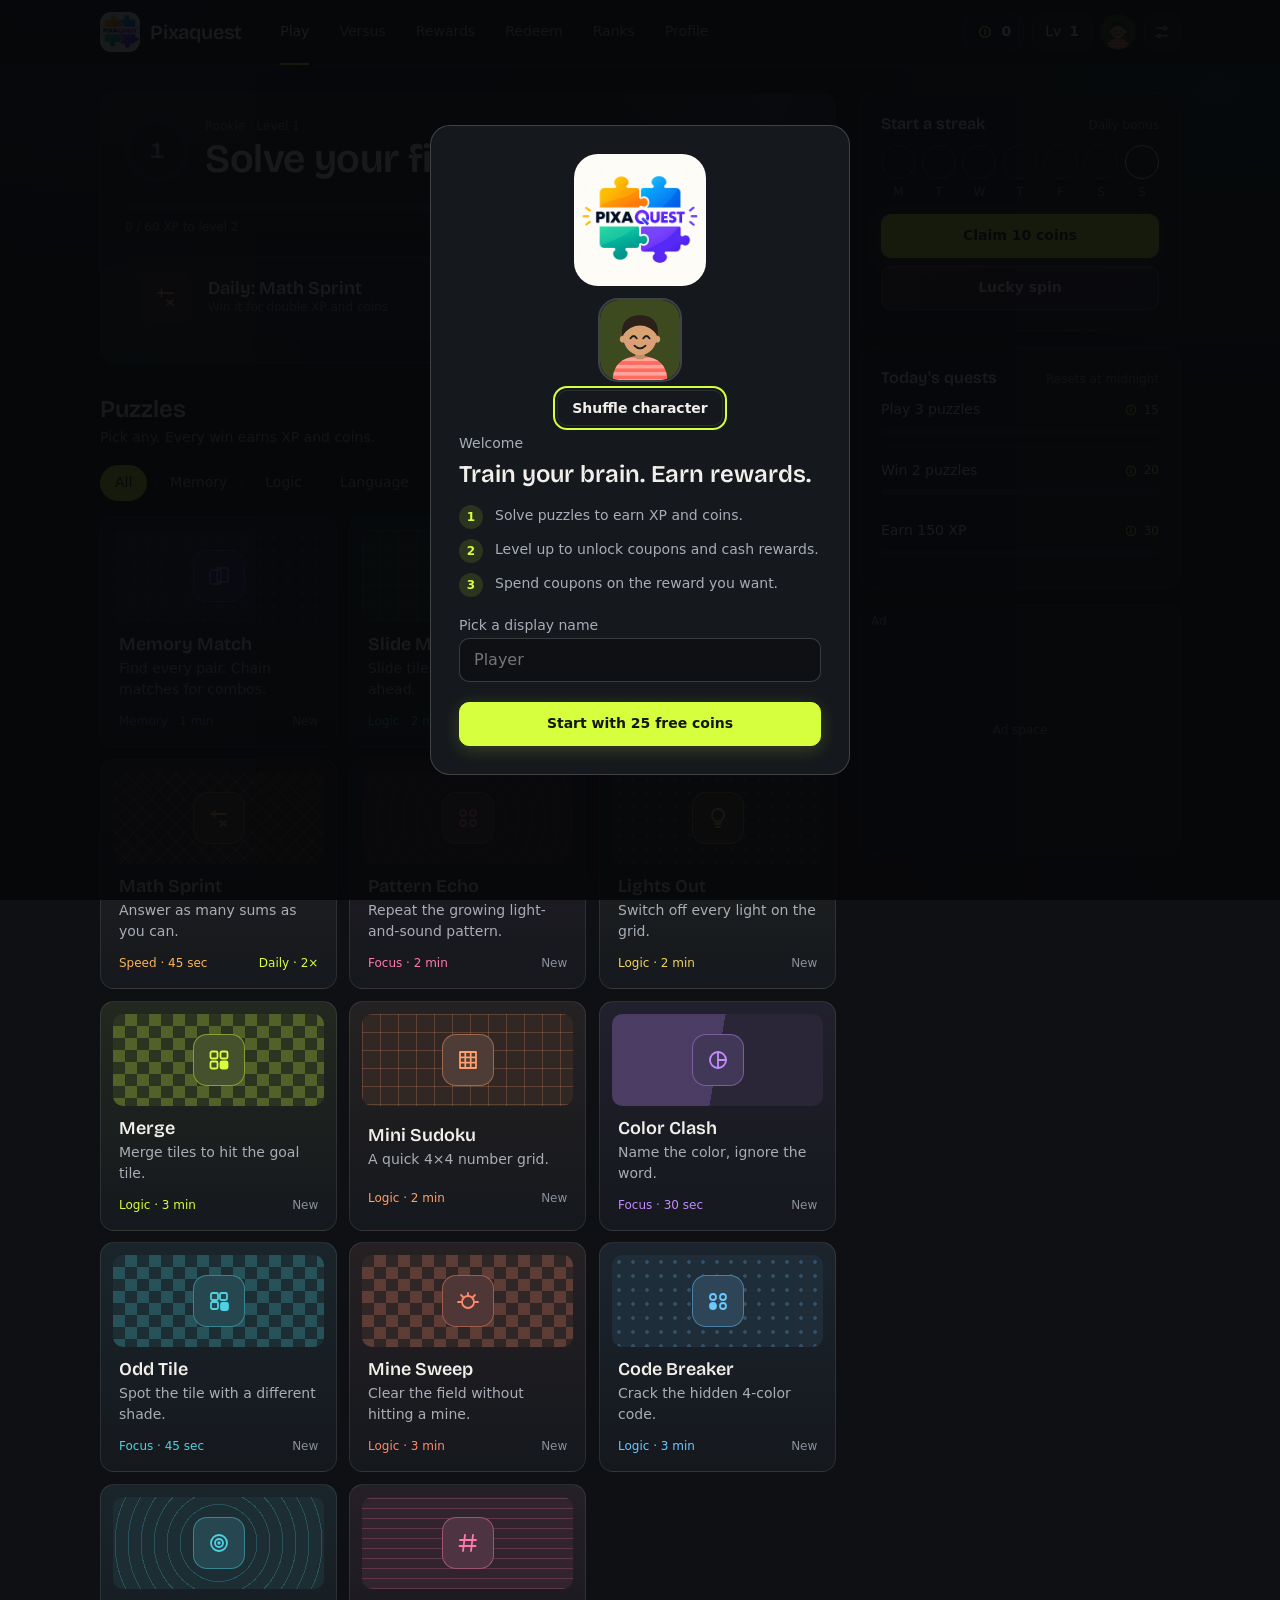
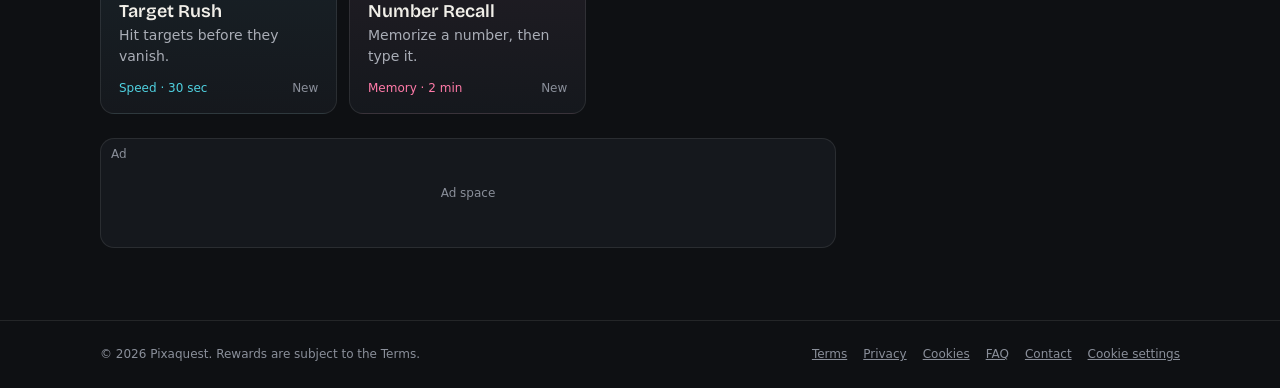
==== index.html @ 8b9768e3 "2.1 mj - 2" ====
<!doctype html>
<html lang="en">
<head>
<meta charset="utf-8">
<meta name="viewport" content="width=device-width, initial-scale=1, viewport-fit=cover">
<title>Pixaquest – Solve Puzzles, Rank Up, Earn Rewards</title>
<meta name="description" content="Six brain-sharpening puzzle games. Build a streak, climb the ranks, unlock coupons and cash milestones. Free to play.">
<meta name="theme-color" content="#0e1013">
<meta property="og:title" content="Pixaquest – Solve Puzzles, Rank Up, Earn Rewards">
<meta property="og:description" content="Daily puzzles that sharpen your mind. Level up and unlock coupons and cash milestones.">
<meta property="og:type" content="website">
<meta property="og:image" content="assets/logo-full.png">
<meta name="twitter:card" content="summary_large_image">
<link rel="icon" type="image/png" sizes="48x48" href="assets/favicon-48.png">
<link rel="apple-touch-icon" href="assets/apple-touch-icon.png">
<link rel="manifest" href="manifest.webmanifest">
<link rel="preconnect" href="https://fonts.googleapis.com">
<link rel="preconnect" href="https://fonts.gstatic.com" crossorigin>
<link rel="stylesheet" href="https://fonts.googleapis.com/css2?family=Bricolage+Grotesque:opsz,wght@12..96,500;12..96,600&display=swap">
<link rel="stylesheet" href="styles.css">
</head>
<body>
<a class="skip" href="#main">Skip to content</a>

<div class="ad rail rail-l" data-ad="rail"></div>
<div class="ad rail rail-r" data-ad="rail"></div>

<header class="top">
  <div class="wrap top-in">
    <a class="logo" href="#play" aria-label="Pixaquest home">
      <img class="logo-img" src="assets/logo-mark.png" width="40" height="40" alt="" decoding="async">
      <span>Pixaquest</span>
    </a>
    <nav class="tabs" id="tabs" aria-label="Main">
      <button data-view="play" class="on"><svg class="ic" viewBox="0 0 24 24" fill="none" stroke="currentColor" stroke-width="1.8" stroke-linejoin="round"><path d="M7 5l12 7-12 7z"/></svg>Play</button>
      <button data-view="versus"><svg class="ic" viewBox="0 0 24 24" fill="none" stroke="currentColor" stroke-width="1.8" stroke-linecap="round" stroke-linejoin="round"><path d="M5 4l9 9M19 4l-9 9M13 13l-3 3M11 13l3 3M4 20l4-4M20 20l-4-4"/></svg>Versus</button>
      <button data-view="rewards"><svg class="ic" viewBox="0 0 24 24" fill="none" stroke="currentColor" stroke-width="1.8" stroke-linejoin="round"><rect x="4" y="9" width="16" height="11" rx="2"/><path d="M12 9v11M3 6h18v3H3zM12 6c-2-3-6-2-5 0M12 6c2-3 6-2 5 0"/></svg>Rewards</button>
      <button data-view="redeem"><svg class="ic" viewBox="0 0 24 24" fill="none" stroke="currentColor" stroke-width="1.8" stroke-linejoin="round"><path d="M3 9a2 2 0 002-2V6h14v1a2 2 0 002 2v2a2 2 0 000 2v2a2 2 0 00-2 2v1H5v-1a2 2 0 00-2-2v-2a2 2 0 000-2z"/></svg>Redeem</button>
      <button data-view="ranks"><svg class="ic" viewBox="0 0 24 24" fill="none" stroke="currentColor" stroke-width="1.8" stroke-linejoin="round"><path d="M5 20V12M12 20V5M19 20V9"/></svg>Ranks</button>
      <button data-view="profile"><svg class="ic" viewBox="0 0 24 24" fill="none" stroke="currentColor" stroke-width="1.8" stroke-linejoin="round"><circle cx="12" cy="8" r="4"/><path d="M4 21c1-4 4-6 8-6s7 2 8 6"/></svg>Profile</button>
    </nav>
    <div class="chips">
      <div class="chip" id="chipCoinBox" title="Coins"><svg class="ic" viewBox="0 0 24 24" fill="none" stroke="currentColor" stroke-width="2"><circle cx="12" cy="12" r="8"/><path d="M12 8v8"/></svg><b id="chipCoins">0</b></div>
      <div class="chip" title="Level">Lv <b id="chipLvl">1</b></div>
      <button class="chip avatar-chip" id="avBtn" aria-label="Your character"></button>
      <button class="chip icon" id="setBtn" aria-label="Settings"><svg class="ic" viewBox="0 0 24 24" fill="none" stroke="currentColor" stroke-width="1.8" stroke-linecap="round"><path d="M4 7h10M18 7h2M4 17h2M10 17h10"/><circle cx="16" cy="7" r="2"/><circle cx="8" cy="17" r="2"/></svg></button>
    </div>
  </div>
</header>

<main id="main" class="wrap">

  <section id="view-play" class="view on">
    <div class="layout">
      <div>
        <div class="panel today">
          <div class="today-top">
            <div class="badge" id="lvlBadge">1</div>
            <div><p class="meta" id="heroRank">Rookie</p><h1 id="heroLine">Solve your first puzzle</h1></div>
          </div>
          <div class="bar" aria-label="XP progress"><i id="xpFill"></i></div>
          <div class="bar-meta meta"><span id="xpText"></span><span id="nextMile"></span></div>
          <div class="feat">
            <span class="gi" id="featIcon"></span>
            <div class="feat-t"><b id="featName"></b><span class="meta" id="featNote"></span></div>
            <button class="btn primary lg" id="ctaPlay">Play</button>
          </div>
        </div>

        <h2 class="h2">Puzzles</h2>
        <p class="lead">Pick any. Every win earns XP and coins.</p>
        <div class="filters" id="filters" role="group" aria-label="Filter puzzles"></div>
        <div class="grid" id="gameGrid"></div>
        <div class="ad ad-inline" data-ad="inline"></div>
      </div>

      <aside class="col-side" aria-label="Daily progress">
        <div class="panel" id="bonus"></div>
        <div class="panel" id="quests"></div>
        <div class="ad ad-side" data-ad="side"></div>
      </aside>
    </div>
  </section>

  <section id="view-versus" class="view">
    <div class="vs-hero panel">
      <p class="meta">Multiplayer</p>
      <h1>Duel your friends</h1>
      <p class="sec">Create a room, send the link, and race on the same puzzle. Win rounds, climb the room leaderboard, earn bonus XP and coins.</p>
    </div>
    <div id="vsActive"></div>
    <div class="vs-grid">
      <div class="panel"><h3>Create a room</h3><p class="sec" style="margin-bottom:16px">You become the host. Pick the game, add friends, remove anyone, and start when ready.</p><button class="btn primary" id="vsCreate">Create room</button></div>
      <div class="panel"><h3>Join a room</h3><p class="sec" style="margin-bottom:16px">Got a code or an invite link? Enter the code here.</p>
        <form id="vsJoinF" class="inline-form"><input id="vsCode" maxlength="6" placeholder="ROOM CODE" autocapitalize="characters" autocomplete="off" aria-label="Room code"><button class="btn" type="submit">Join</button></form></div>
    </div>
    <h2 class="h2">Modes</h2>
    <div class="vs-grid">
      <div class="panel"><h3>Duel</h3><p class="sec">One game, same puzzle for everyone. Highest score wins.</p></div>
      <div class="panel"><h3>Trials</h3><p class="sec">Three random games back to back. Points add up, best total wins.</p></div>
    </div>
    <p class="meta" style="margin-top:16px">Up to 6 players per room. Power-ups are disabled so every match is fair. Rooms close when the host leaves.</p>
  </section>

  <section id="view-rewards" class="view">
    <h2 class="h2">Milestone rewards</h2>
    <p class="lead">Reach the level to unlock. Coupons go to your wallet on the Redeem page. Cash rewards are reviewed before payout.</p>
    <div class="panel journey" id="journey"></div>
    <div class="miles track" id="miles"></div>

    <div class="ad ad-inline" data-ad="rewards"></div>
  </section>

  <section id="view-redeem" class="view">
    <h2 class="h2">Redeem</h2>
    <p class="lead">Coupons are worth credits. Spend a coupon on any reward you want. Leftover credit becomes coins.</p>

    <div class="panel promo">
      <h3>Have a code?</h3>
      <form id="promoF" class="inline-form"><input id="promoIn" maxlength="24" placeholder="Enter code" autocapitalize="characters" aria-label="Promo code"><button class="btn primary" type="submit">Apply</button></form>
    </div>

    <h2 class="h2">My coupons</h2>
    <div class="miles" id="wallet"></div>

    <h2 class="h2">Choose a reward</h2>
    <p class="lead">Pick a reward, then pay with any coupon that covers it.</p>
    <div class="store" id="catalog"></div>

    <h2 class="h2">Turn coins into coupons</h2>
    <p class="lead">Bigger packs give bonus credit.</p>
    <div class="store" id="store"></div>
    <div class="ad ad-inline" data-ad="rewards"></div>
  </section>

  <section id="view-ranks" class="view">
    <h2 class="h2">This week</h2>
    <p class="lead">Resets every Monday. Sample players shown until live ranks launch.</p>
    <ol class="board" id="board"></ol>
    <h2 class="h2">Rank ladder</h2>
    <div class="ladder" id="ladder"></div>
  </section>

  <section id="view-profile" class="view">
    <h2 class="h2">Profile</h2>
    <div class="panel field">
      <label for="nameIn">Display name</label>
      <input id="nameIn" maxlength="16" autocomplete="nickname">
      <div class="stats" id="profStats"></div>
    </div>
    <h2 class="h2" id="char">Your character</h2>
    <div class="panel" id="charEditor"></div>
    <h2 class="h2">Achievements</h2>
    <div class="ach" id="ach"></div>
    <h2 class="h2">Activity</h2>
    <div class="panel" id="claims"></div>
    <h2 class="h2">Best scores</h2>
    <div class="panel" id="bests"></div>
    <p style="margin-top:24px"><button class="btn ghost danger sm" id="resetBtn">Reset all progress</button></p>
  </section>
</main>

<footer class="foot">
  <div class="wrap">
    <span>© <span id="yr"></span> Pixaquest. Rewards are subject to the Terms.</span>
    <nav class="flinks" aria-label="Legal"><a href="terms.html">Terms</a><a href="privacy.html">Privacy</a><a href="privacy.html#cookies">Cookies</a><a href="faq.html">FAQ</a><a href="faq.html#contact">Contact</a><button class="link" id="cookieBtn">Cookie settings</button></nav>
  </div>
</footer>

<div class="overlay vs-ov" id="vsOv" hidden></div>

<div class="overlay" id="gameOv" hidden>
  <div class="ad gside gside-l" data-ad="gameside"></div><div class="ad gside gside-r" data-ad="gameside"></div>
  <div class="game-shell" role="dialog" aria-modal="true" aria-labelledby="gameTitle">
    <div class="game-bar">
      <h2 id="gameTitle"></h2>
      <div class="game-hud" id="gameHud"></div>
      <button class="x" id="gameClose" aria-label="Quit game"><svg class="ic" viewBox="0 0 24 24" fill="none" stroke="currentColor" stroke-width="2" stroke-linecap="round"><path d="M6 6l12 12M18 6L6 18"/></svg></button>
    </div>
    <div class="vsbar" id="vsbar" hidden></div>
    <div class="combo" id="combo" hidden><b></b><span><i></i></span></div>
    <div class="stage" id="stage"></div>
    <div class="powers" id="powers"></div>
    <div class="ad ad-game" data-ad="game"></div>
  </div>
</div>

<div class="overlay" id="modalOv" hidden>
  <div class="modal" role="dialog" aria-modal="true" id="modal"></div>
</div>

<div id="toasts" aria-live="polite"></div>
<canvas id="fx" aria-hidden="true"></canvas>

<script src="games.js" defer></script>
<script src="avatar.js" defer></script>
<script src="versus.js" defer></script>
<script src="app.js" defer></script>
</body>
</html>
---- styles.css ----
:root{
  color-scheme:dark;
  --bg:#0e1013;--s1:#15181d;--s2:#1c2027;--s3:#232832;
  --line:rgba(255,255,255,.09);--line2:rgba(255,255,255,.18);
  --tx:#f1efe9;--tx2:#a9adb6;--tx3:#8a8f9a;
  --ac:#d6ff3d;--ac-ink:#14170a;--ac-dim:rgba(214,255,61,.12);
  --bad:#ff6b5e;
  --f-ui:system-ui,-apple-system,"Segoe UI",Roboto,sans-serif;
  --f-disp:"Bricolage Grotesque",var(--f-ui);
  --r:14px;--rs:10px;
  --ease:cubic-bezier(.22,.8,.24,1);
}
*{box-sizing:border-box;margin:0}
html{scroll-behavior:smooth}
body{background:var(--bg);color:var(--tx);font:400 1rem/1.55 var(--f-ui);min-height:100vh;-webkit-tap-highlight-color:transparent;touch-action:manipulation;text-rendering:optimizeLegibility}
button{font:inherit;color:inherit;cursor:pointer;border:0;background:none;touch-action:manipulation}
input,select{font:inherit;color:inherit}
h1,h2,h3{font-family:var(--f-disp);font-weight:600;line-height:1.2}
.wrap{max-width:1120px;margin:0 auto;padding:0 20px}
.meta{font-size:.75rem;line-height:1.4;color:var(--tx3)}
.sec{font-size:.875rem;color:var(--tx2)}
.ic{width:24px;height:24px;flex:none}
.skip{position:absolute;left:-999px}.skip:focus{left:8px;top:8px;background:#fff;color:#000;padding:8px;z-index:99}
:focus-visible{outline:2px solid var(--ac);outline-offset:2px}

/* header */
.top{position:sticky;top:0;z-index:20;background:var(--bg);border-bottom:1px solid var(--line)}
.top-in{display:flex;align-items:center;gap:24px;height:64px}
.logo{display:flex;align-items:center;gap:10px;font:600 1.25rem var(--f-disp);color:var(--tx);text-decoration:none}
.logo svg{width:28px;height:28px}
.tabs{display:flex;gap:2px;flex:1}
.tabs button{position:relative;padding:0 14px;height:64px;color:var(--tx2);font-weight:500;font-size:.875rem}
.tabs button:hover{color:var(--tx)}
.tabs button.on{color:var(--tx)}
.tabs button.on:after{content:"";position:absolute;left:14px;right:14px;bottom:-1px;height:2px;background:var(--ac)}
.tabs .ic{display:none}
.chips{display:flex;gap:8px}
.chip{display:flex;align-items:center;gap:8px;height:36px;padding:0 12px;border:1px solid var(--line);border-radius:var(--rs);font-size:.875rem;font-weight:500;font-variant-numeric:tabular-nums;background:var(--s1)}
.chip .ic{width:16px;height:16px;color:var(--ac)}
.chip.bump{animation:bump .4s var(--ease)}
@keyframes bump{40%{transform:scale(1.12)}}

/* views */
.view{display:none;padding:28px 0 72px}
.view.on{display:block;animation:in .3s var(--ease)}
@keyframes in{from{opacity:0;transform:translateY(6px)}}
.layout{display:grid;grid-template-columns:minmax(0,1fr) 320px;gap:24px;align-items:start}
.col-side{display:grid;gap:16px;position:sticky;top:84px}
.h2{font-size:1.5rem;margin:32px 0 4px}
.h2:first-child{margin-top:0}
.lead{color:var(--tx2);font-size:.875rem;margin-bottom:16px}

/* panels */
.panel{background:var(--s1);border:1px solid var(--line);border-radius:var(--r);padding:20px}
.panel h3{font-size:1rem;margin-bottom:12px;display:flex;justify-content:space-between;align-items:baseline}
.panel h3 span{font:400 .75rem var(--f-ui);color:var(--tx3)}

.today{padding:24px}
.today-top{display:flex;gap:16px;align-items:center;margin-bottom:20px}
.badge{display:grid;place-items:center;width:56px;height:56px;border-radius:50%;border:2px solid var(--ac);font:600 1.5rem var(--f-disp);color:var(--ac);flex:none;font-variant-numeric:tabular-nums}
.today h1{font-size:clamp(1.5rem,3.4vw,2rem);letter-spacing:-.01em}
.bar{height:8px;border-radius:99px;background:var(--s3);overflow:hidden}
.bar i{display:block;height:100%;width:0;background:var(--ac);border-radius:99px;transition:width .7s var(--ease)}
.bar-meta{display:flex;justify-content:space-between;gap:12px;margin:8px 0 20px;flex-wrap:wrap}
.today-cta{display:flex;align-items:center;gap:16px;flex-wrap:wrap}

/* buttons: solid only */
.btn{display:inline-flex;align-items:center;justify-content:center;gap:8px;min-height:44px;padding:0 20px;border-radius:var(--rs);font-weight:600;font-size:.875rem;background:var(--s3);border:1px solid var(--line2);transition:transform .12s var(--ease),background .15s,border-color .15s}
.btn:hover{background:#2b313d}
.btn:active{transform:scale(.97)}
.btn.primary{background:var(--ac);color:var(--ac-ink);border-color:var(--ac)}
.btn.primary:hover{background:#e3ff73}
.btn.lg{min-height:52px;padding:0 28px;font-size:1rem}
.btn.sm{min-height:36px;padding:0 14px}
.btn.ghost{background:transparent;border-color:var(--line)}
.btn.ghost:hover{background:var(--s2)}
.btn.danger{color:var(--bad)}
.btn.block{width:100%}
.btn[disabled]{opacity:.4;cursor:not-allowed;transform:none}
.link{color:var(--tx3);text-decoration:underline;padding:4px;font-size:.75rem}

/* game grid */
.grid{display:grid;grid-template-columns:repeat(auto-fill,minmax(230px,1fr));gap:12px}
.gcard{text-align:left;background:var(--s1);border:1px solid var(--line);border-radius:var(--r);padding:16px;display:grid;gap:14px;transition:border-color .15s,transform .15s var(--ease),background .15s;content-visibility:auto;contain-intrinsic-size:150px}
.gcard:hover{border-color:var(--line2);background:var(--s2);transform:translateY(-2px)}
.gcard:active{transform:scale(.98)}
.gi{width:44px;height:44px;border-radius:12px;display:grid;place-items:center;color:var(--c);background:color-mix(in srgb,var(--c) 14%,transparent)}
.gcard h3{font-size:1.125rem}
.gcard p{color:var(--tx2);font-size:.875rem;margin-top:2px}
.gfoot{display:flex;justify-content:space-between;align-items:center}
.gfoot .daily-t{color:var(--ac);font-weight:500}

/* side widgets */
.week{display:grid;grid-template-columns:repeat(7,1fr);gap:6px;margin:12px 0}
.wd{display:grid;gap:4px;justify-items:center;font-size:.75rem;color:var(--tx3)}
.wd i{display:block;width:100%;aspect-ratio:1;max-width:34px;border-radius:50%;border:1px solid var(--line2)}
.wd.on i{background:var(--ac);border-color:var(--ac)}
.wd.now i{border-color:var(--tx)}
.quest{display:grid;gap:8px;padding:12px 0;border-top:1px solid var(--line)}
.quest:first-of-type{border-top:0;padding-top:0}
.q-top{display:flex;justify-content:space-between;gap:8px;align-items:center;font-size:.875rem}
.q-top b{font-weight:500}
.q-r{display:flex;align-items:center;gap:6px;color:var(--ac);font-size:.75rem;font-variant-numeric:tabular-nums}
.q-r .ic{width:14px;height:14px}
.bar.thin{height:6px}

/* ads */
.ad{border:1px solid var(--line);border-radius:var(--r);display:grid;place-items:center;color:var(--tx3);font-size:.75rem;background:var(--s1);position:relative;overflow:hidden;text-align:center;padding:18px 8px}
.ad:before{content:"Ad";position:absolute;top:6px;left:10px;font-size:.75rem;color:var(--tx3)}
.ad-inline{min-height:110px;margin:24px 0 0}
.ad-side{min-height:250px}
.ad-game{min-height:56px;margin-top:12px;padding:8px}

/* rewards */
.miles{border:1px solid var(--line);border-radius:var(--r);background:var(--s1);overflow:hidden}
.mile{display:flex;align-items:center;gap:16px;padding:16px 20px;border-top:1px solid var(--line)}
.mile:first-child{border-top:0}
.mile .mi{flex:none;width:44px;height:44px;border-radius:12px;display:grid;place-items:center;background:var(--s3);color:var(--tx2)}
.mile.cash .mi{color:var(--ac);background:var(--ac-dim)}
.mile .mt{flex:1;min-width:0}.mile .mt b{display:block;font-weight:500}.mile .mt span{color:var(--tx3);font-size:.875rem}
.mile.claimable{background:var(--ac-dim)}
.mile.claimable .mt span{color:var(--ac)}
.mile.locked .mi,.mile.locked b{opacity:.55}
.mile .lv{font-size:.75rem;color:var(--tx3);font-variant-numeric:tabular-nums;white-space:nowrap}
.store{display:grid;grid-template-columns:repeat(auto-fill,minmax(220px,1fr));gap:12px}
.deal{background:var(--s1);border:1px solid var(--line);border-radius:var(--r);padding:16px;display:grid;gap:4px}
.deal .big{font:600 1.25rem var(--f-disp);margin-bottom:12px}
.coin-t{display:inline-flex;align-items:center;gap:6px}
.coin-t .ic{width:16px;height:16px}

/* ranks */
.board{list-style:none;padding:0;border:1px solid var(--line);border-radius:var(--r);background:var(--s1);overflow:hidden}
.board li{display:flex;align-items:center;gap:16px;padding:12px 20px;border-top:1px solid var(--line)}
.board li:first-child{border-top:0}
.board li.me{background:var(--ac-dim)}
.board .pos{width:32px;color:var(--tx3);font-variant-numeric:tabular-nums}
.board li:nth-child(-n+3) .pos{color:var(--ac);font-weight:600}
.board .nm{flex:1;font-weight:500}.board .xp{color:var(--tx2);font-size:.875rem;font-variant-numeric:tabular-nums}
.ladder{display:grid;grid-template-columns:repeat(auto-fill,minmax(150px,1fr));gap:12px}
.rung{background:var(--s1);border:1px solid var(--line);border-radius:var(--r);padding:14px 16px}
.rung b{display:block;font-weight:500}.rung.cur{border-color:var(--ac)}.rung.past{opacity:.6}
.rung.cur b{color:var(--ac)}

/* profile */
.field label{display:block;font-size:.875rem;color:var(--tx2);margin-bottom:6px}
.field input,.modal form input,.modal form select{background:var(--bg);border:1px solid var(--line2);border-radius:var(--rs);padding:0 14px;height:44px;width:100%;max-width:340px}
.modal form input,.modal form select{max-width:none}
.stats{display:grid;grid-template-columns:repeat(auto-fit,minmax(120px,1fr));gap:12px;margin-top:20px}
.stats div{border:1px solid var(--line);border-radius:var(--rs);padding:12px 14px}
.stats b{display:block;font:600 1.5rem var(--f-disp);font-variant-numeric:tabular-nums}.stats span{font-size:.75rem;color:var(--tx3)}
.row{display:flex;justify-content:space-between;gap:12px;padding:10px 0;border-top:1px solid var(--line);font-size:.875rem}
.row:first-child{border-top:0}
code.cp{background:var(--bg);border:1px solid var(--line2);padding:4px 10px;border-radius:8px;color:var(--ac);letter-spacing:.06em;font-size:.875rem}

.foot{border-top:1px solid var(--line);padding:24px 0;color:var(--tx3);font-size:.75rem}
.foot .wrap{display:flex;justify-content:space-between;flex-wrap:wrap;gap:8px}

/* overlays: opaque scrim, no blur */
.overlay{position:fixed;inset:0;z-index:50;background:rgba(6,7,9,.92);display:grid;place-items:center;padding:16px;overflow:auto;animation:in .2s}
.overlay[hidden]{display:none}
.game-shell{width:100%;max-width:520px;background:var(--s1);border:1px solid var(--line2);border-radius:20px;padding:16px;margin:auto}
.game-bar{display:flex;align-items:center;gap:12px;margin-bottom:12px}
.game-bar h2{font-size:1.125rem;flex:none}
.game-hud{flex:1;display:flex;gap:6px;justify-content:flex-end;flex-wrap:wrap}
.hud{border:1px solid var(--line);padding:2px 10px;border-radius:8px;font-size:.75rem;font-variant-numeric:tabular-nums;color:var(--tx2)}
.hud.low{color:var(--bad);border-color:var(--bad)}
.x{width:40px;height:40px;border-radius:var(--rs);border:1px solid var(--line);flex:none;display:grid;place-items:center;color:var(--tx2)}
.x:hover{background:var(--s2);color:var(--tx)}
.stage{min-height:340px;display:grid;place-items:center;padding:8px 0;align-content:center}
.modal{width:100%;max-width:420px;background:var(--s1);border:1px solid var(--line2);border-radius:20px;padding:28px;margin:auto;animation:pop .3s var(--ease)}
@keyframes pop{from{transform:translateY(12px) scale(.97);opacity:0}}
.modal h2{font-size:1.5rem;margin-bottom:4px}
.modal p{color:var(--tx2);font-size:.875rem;margin:6px 0}
.modal .acts{display:grid;gap:8px;margin-top:20px}
.modal form{display:grid;gap:10px}
.modal .legal{max-height:55vh;overflow:auto}
.res-xp{font:600 3.5rem/1 var(--f-disp);color:var(--ac);margin:8px 0 2px;letter-spacing:-.02em;font-variant-numeric:tabular-nums}
.res-rows{border:1px solid var(--line);border-radius:var(--rs);margin:16px 0;overflow:hidden}
.res-rows div{display:flex;justify-content:space-between;padding:10px 14px;border-top:1px solid var(--line);font-size:.875rem}
.res-rows div:first-child{border-top:0}
.res-rows b{font-weight:600;font-variant-numeric:tabular-nums}
.lvup{border:1px solid var(--ac);background:var(--ac-dim);border-radius:var(--rs);padding:12px 14px;margin-bottom:12px;color:var(--ac);font-weight:500;font-size:.875rem}
.countdown{font:600 3rem var(--f-disp);color:var(--ac)}
.adfake{height:140px;border-radius:var(--rs);border:1px dashed var(--line2);display:grid;place-items:center;color:var(--tx3);font-size:.875rem;margin:14px 0}

#toasts{position:fixed;left:50%;top:76px;transform:translateX(-50%);z-index:90;display:grid;gap:8px;width:min(92vw,380px);pointer-events:none}
.toast{background:var(--s3);border:1px solid var(--line2);padding:10px 16px;border-radius:var(--rs);font-size:.875rem;animation:pop .25s var(--ease),out .3s 2.8s forwards}
@keyframes out{to{opacity:0;transform:translateY(-8px)}}
#fx{position:fixed;inset:0;pointer-events:none;z-index:100;width:100%;height:100%}

/* in-game */
.board-g{display:grid;gap:8px;width:min(100%,380px)}
.mem{grid-template-columns:repeat(4,1fr)}
.card3d{aspect-ratio:1;perspective:600px}
.card3d button{width:100%;height:100%;position:relative;transform-style:preserve-3d;transition:transform .35s var(--ease);border-radius:12px}
.card3d.flip button,.card3d.done button{transform:rotateY(180deg)}
.card3d span{position:absolute;inset:0;display:grid;place-items:center;border-radius:12px;backface-visibility:hidden;font-size:clamp(26px,8vw,38px)}
.card3d .f{background:var(--s3);border:1px solid var(--line2)}
.card3d .b{transform:rotateY(180deg);background:var(--s2);border:1px solid var(--line2)}
.card3d.done .b{border-color:var(--ac);background:var(--ac-dim)}
.slide{grid-template-columns:repeat(3,1fr)}
.tile{aspect-ratio:1;border-radius:14px;font:600 2rem var(--f-disp);background:var(--s3);border:1px solid var(--line2);transition:transform .12s,background .15s}
.tile:hover{background:#2b313d}.tile:active{transform:scale(.94)}
.tile.empty{background:transparent;border:1px dashed var(--line);pointer-events:none}
.tile.ok{background:var(--ac);color:var(--ac-ink);border-color:var(--ac)}
.lights{grid-template-columns:repeat(5,1fr);gap:6px}
.lt{aspect-ratio:1;border-radius:10px;background:var(--s3);border:1px solid var(--line2);transition:background .15s,border-color .15s}
.lt.on{background:var(--ac);border-color:var(--ac)}
.pads{display:grid;grid-template-columns:1fr 1fr;gap:12px;width:min(100%,320px)}
.pad{aspect-ratio:1;border-radius:18px;opacity:.4;transition:opacity .1s,transform .1s;background:var(--c)}
.pad.lit{opacity:1;transform:scale(.96)}
.pad:disabled{cursor:default}
.q{font:600 clamp(2.5rem,10vw,3.5rem) var(--f-disp);text-align:center;margin:8px 0 20px;font-variant-numeric:tabular-nums}
.shake{animation:shake .3s}
@keyframes shake{25%{transform:translateX(-8px)}75%{transform:translateX(8px)}}
.ans{width:180px!important;text-align:center;font-size:1.75rem!important;margin:0 auto;display:block;height:56px!important}
.letters{display:flex;gap:8px;justify-content:center;flex-wrap:wrap;margin:14px 0}
.lett{width:46px;height:54px;border-radius:10px;background:var(--s3);border:1px solid var(--line2);font:600 1.5rem var(--f-disp);text-transform:uppercase}
.lett.slot{background:var(--bg);border-style:dashed;display:grid;place-items:center}
.lett.used{opacity:.25}
.lett.good{background:var(--ac);color:var(--ac-ink);border-color:var(--ac)}
.hint{color:var(--tx3);text-align:center;font-size:.875rem;margin-top:12px}
.center{text-align:center;display:grid;gap:10px;justify-items:center}

@media (max-width:900px){
  .layout{grid-template-columns:1fr}
  .col-side{position:static}
  .ad-side{min-height:100px}
}
@media (max-width:760px){
  .wrap{padding:0 16px}
  body{padding-bottom:calc(64px + env(safe-area-inset-bottom))}
  .top-in{height:56px}
  .tabs{position:fixed;left:0;right:0;bottom:0;z-index:30;background:var(--bg);border-top:1px solid var(--line);padding-bottom:env(safe-area-inset-bottom);justify-content:space-around}
  .tabs button{flex:1;height:64px;display:grid;place-items:center;align-content:center;gap:2px;padding:0;font-size:.75rem}
  .tabs button.on:after{left:30%;right:30%;top:-1px;bottom:auto}
  .tabs .ic{display:block;width:22px;height:22px}
  .view{padding-top:20px}
  .today{padding:20px}
  .grid{grid-template-columns:1fr 1fr;gap:10px}
  .gcard{padding:14px}
  .gcard p{display:none}
  .mile{padding:14px 16px}
  #toasts{top:64px}
}
@media (max-width:380px){.grid{grid-template-columns:1fr}}
@media (prefers-reduced-motion:reduce){*{animation:none!important;transition:none!important}}

/* ---- filters, forms, redeem ---- */
.filters{display:flex;gap:8px;flex-wrap:wrap;margin-bottom:16px}
.filters button{height:36px;padding:0 14px;border-radius:99px;border:1px solid var(--line);font-size:.875rem;font-weight:500;color:var(--tx2)}
.filters button:hover{border-color:var(--line2);color:var(--tx)}
.filters button.on{background:var(--tx);color:var(--bg);border-color:var(--tx)}
.inline-form{display:flex;gap:8px;flex-wrap:wrap}
.inline-form input{flex:1;min-width:180px;max-width:320px;height:44px;padding:0 14px;background:var(--bg);border:1px solid var(--line2);border-radius:var(--rs);text-transform:uppercase;letter-spacing:.06em}
.promo{margin-bottom:8px}
.mile .val{font:600 1rem var(--f-disp);color:var(--ac);white-space:nowrap;font-variant-numeric:tabular-nums}
.mile.used{opacity:.5}
.empty{padding:28px 20px;text-align:center;color:var(--tx2);font-size:.875rem}
.empty b{display:block;color:var(--tx);font-weight:500;margin-bottom:4px}
.deal.off{opacity:.55}
.deal .cost{color:var(--ac);font-weight:600;font-size:.875rem}
.pick{display:grid;gap:8px;margin-top:16px;text-align:left}
.pick button{display:flex;justify-content:space-between;align-items:center;gap:12px;text-align:left;border:1px solid var(--line2);border-radius:var(--rs);padding:12px 14px;background:var(--s2)}
.pick button:hover:not([disabled]){border-color:var(--ac)}
.pick button[disabled]{opacity:.4;cursor:not-allowed}
.pick small{color:var(--tx3);display:block}

/* ---- side ads ---- */
.rail,.gside{display:none;position:fixed;width:160px;height:600px;padding:0;z-index:5}
.gside{z-index:49;top:50%;margin-top:-300px}
.rail{top:84px}
@media (min-width:1500px){
  .rail{display:grid}
  .rail-l{left:calc(50% - 560px - 184px)}.rail-r{left:calc(50% + 560px + 24px)}
}
@media (min-width:1000px){
  .gside{display:grid}
  .gside-l{left:calc(50% - 260px - 184px)}.gside-r{left:calc(50% + 260px + 24px)}
}
@media (min-width:1000px) and (max-height:700px){.gside{height:400px;margin-top:-200px}}

/* ---- 2048 / sudoku / odd tile ---- */
.m2048{grid-template-columns:repeat(4,1fr);background:var(--s2);padding:8px;border-radius:14px;border:1px solid var(--line)}
.mt2{aspect-ratio:1;border-radius:10px;background:var(--s3);display:grid;place-items:center;font:600 clamp(1.125rem,5vw,1.75rem) var(--f-disp);transition:background .1s}
.sdk{grid-template-columns:repeat(4,1fr);gap:4px;width:min(100%,300px)}
.sc{aspect-ratio:1;border-radius:10px;background:var(--s3);border:1px solid var(--line2);font:600 1.5rem var(--f-disp)}
.sc.fx{background:var(--s1);color:var(--tx2)}
.sc.sel{border-color:var(--ac);background:var(--ac-dim)}
.sc.bad{color:var(--bad);border-color:var(--bad)}
.sdk-pad{display:flex;gap:8px;margin-top:16px;flex-wrap:wrap;justify-content:center}
.sdk-pad .btn{min-width:48px;padding:0 14px}
.ot{aspect-ratio:1;border-radius:8px;border:0;transition:transform .1s}
.ot:active{transform:scale(.92)}

/* ---- consent banner ---- */
.consent{position:fixed;left:16px;right:16px;bottom:16px;z-index:80;max-width:560px;margin:0 auto;background:var(--s2);border:1px solid var(--line2);border-radius:var(--r);padding:16px;display:grid;gap:12px;font-size:.875rem;color:var(--tx2);animation:pop .3s var(--ease)}
.consent .acts{display:flex;gap:8px;flex-wrap:wrap}
@media (max-width:760px){.consent{bottom:calc(76px + env(safe-area-inset-bottom))}}
.flinks{display:flex;gap:16px;flex-wrap:wrap;align-items:center}
.flinks a,.flinks .link{color:var(--tx3);font-size:.75rem;text-decoration:underline;padding:0}

/* ---- doc pages ---- */
.doc{max-width:720px;padding-top:40px;padding-bottom:72px}
.doc h1{font-size:2rem;margin-bottom:4px}
.doc h2{font-size:1.25rem;margin:32px 0 8px}
.doc p,.doc li{color:var(--tx2);margin:8px 0}
.doc ul{padding-left:20px}
.doc a{color:var(--ac)}
.doc .meta{margin-bottom:24px}
.doc table{width:100%;border-collapse:collapse;font-size:.875rem;margin:12px 0}
.doc th,.doc td{text-align:left;padding:10px 12px;border:1px solid var(--line);color:var(--tx2)}
.doc th{color:var(--tx);font-weight:500;background:var(--s1)}
.doc details{border:1px solid var(--line);border-radius:var(--rs);padding:12px 16px;margin:8px 0;background:var(--s1)}
.doc summary{cursor:pointer;color:var(--tx);font-weight:500}
.doc .note{border:1px solid var(--line2);background:var(--s1);border-radius:var(--rs);padding:12px 16px;font-size:.875rem}

/* ---- next-level polish ---- */
.chip.icon{width:36px;padding:0;justify-content:center;color:var(--tx2)}
.chip.icon:hover{color:var(--tx);border-color:var(--line2)}
.chip.icon .ic{width:18px;height:18px;color:inherit}
.feat{display:flex;align-items:center;gap:16px;padding:14px;border:1px solid var(--line);border-radius:var(--r);background:var(--s2);flex-wrap:wrap}
.feat .gi{width:52px;height:52px}
.feat-t{flex:1;min-width:140px;display:grid}
.feat-t b{font:600 1.125rem var(--f-disp)}
.journey{margin-bottom:12px}
.journey .bar-meta{margin:8px 0 0}
.journey b{font:600 1.125rem var(--f-disp)}
.track .mile{position:relative}
.track .node{width:14px;height:14px;border-radius:50%;border:2px solid var(--line2);flex:none;background:var(--bg);z-index:1}
.track .mile.done .node{background:var(--ac);border-color:var(--ac)}
.track .mile.claimable .node{border-color:var(--ac);box-shadow:0 0 0 4px var(--ac-dim)}
.track .mile:not(:last-child)::after{content:"";position:absolute;left:26px;top:calc(50% + 9px);height:calc(100% - 18px);width:2px;background:var(--line)}
.track .mile.done::after{background:var(--ac)!important}
.ach{display:grid;grid-template-columns:repeat(auto-fill,minmax(170px,1fr));gap:12px}
.ach div{border:1px solid var(--line);border-radius:var(--r);padding:14px 16px;background:var(--s1)}
.ach b{display:block;font-weight:500}
.ach span{font-size:.75rem;color:var(--tx3)}
.ach .got{border-color:var(--ac)}
.ach .got b{color:var(--ac)}
.ach .lock{opacity:.55}
.cd{font:600 7rem/1 var(--f-disp);color:var(--ac);text-align:center;min-height:200px;display:grid;place-items:center}
.cd.pulse{animation:cdp .55s var(--ease)}
@keyframes cdp{from{transform:scale(1.6);opacity:0}to{transform:scale(1);opacity:1}}
.stars{display:flex;gap:6px;justify-content:center;margin:4px 0 8px}
.stars svg{width:28px;height:28px;color:var(--line2)}
.stars svg.on{color:var(--ac);animation:starp .4s var(--ease) both}
.stars svg:nth-child(2).on{animation-delay:.15s}.stars svg:nth-child(3).on{animation-delay:.3s}
@keyframes starp{from{transform:scale(0) rotate(-40deg)}to{transform:none}}
.tag-best{display:inline-block;color:var(--ac-ink);background:var(--ac);font-size:.75rem;font-weight:600;padding:2px 8px;border-radius:99px;margin-left:8px;vertical-align:middle}
.lu-badge{display:grid;place-items:center;width:120px;height:120px;margin:0 auto 12px;border-radius:50%;border:3px solid var(--ac);font:600 3.5rem var(--f-disp);color:var(--ac);animation:pop .5s var(--ease)}
.modal.c{text-align:center}
.sw{width:46px;height:26px;border-radius:99px;background:var(--s3);border:1px solid var(--line2);position:relative;flex:none;transition:background .15s}
.sw:after{content:"";position:absolute;top:2px;left:2px;width:20px;height:20px;border-radius:50%;background:var(--tx2);transition:transform .15s var(--ease),background .15s}
.sw.on{background:var(--ac);border-color:var(--ac)}
.sw.on:after{transform:translateX(20px);background:var(--ac-ink)}
.setrow{display:flex;justify-content:space-between;align-items:center;gap:12px;padding:14px 0;border-top:1px solid var(--line)}
.setrow:first-of-type{border-top:0}
.setrow small{display:block;color:var(--tx3)}
.welcome ul{list-style:none;padding:0;margin:16px 0;display:grid;gap:10px}
.welcome li{display:flex;gap:12px;align-items:flex-start;color:var(--tx2);font-size:.875rem}
.welcome li b{flex:none;width:24px;height:24px;border-radius:50%;background:var(--ac-dim);color:var(--ac);display:grid;place-items:center;font-size:.75rem}
.welcome input{width:100%;height:44px;padding:0 14px;background:var(--bg);border:1px solid var(--line2);border-radius:var(--rs)}

/* ---- aesthetic pass ---- */
@property --p{syntax:'<number>';initial-value:0;inherits:false}
.badge{--p:0;position:relative;width:64px;height:64px;border:0;background:conic-gradient(var(--ac) calc(var(--p)*1%),var(--s3) 0);transition:--p .8s var(--ease)}
.badge:before{content:"";z-index:-1;position:absolute;inset:5px;border-radius:50%;background:var(--s1)}
.badge{isolation:isolate}
.badge{font-size:1.5rem}
.badge::after{content:none}
.today{background:linear-gradient(180deg,color-mix(in srgb,var(--ac) 5%,var(--s1)),var(--s1) 55%)}
.today h1{font-size:clamp(1.75rem,4vw,2.5rem)}
.gcard{padding:12px 12px 16px;gap:12px}
.gcard>span:not(.art){padding:0 6px}
.art{display:grid;place-items:center;height:92px;border-radius:10px;position:relative;overflow:hidden;background-color:color-mix(in srgb,var(--c) 12%,var(--s1));--pc:color-mix(in srgb,var(--c) 22%,transparent)}
.art .gi{width:52px;height:52px;border-radius:14px;background:color-mix(in srgb,var(--c) 22%,var(--s2));border:1px solid color-mix(in srgb,var(--c) 45%,transparent);transition:transform .25s var(--ease)}
.gcard:hover .art .gi{transform:scale(1.1) rotate(-4deg)}
.art-dots{background-image:radial-gradient(var(--pc) 1.6px,transparent 2px);background-size:14px 14px}
.art-grid{background-image:linear-gradient(var(--pc) 1px,transparent 1px),linear-gradient(90deg,var(--pc) 1px,transparent 1px);background-size:18px 18px}
.art-stripes{background-image:repeating-linear-gradient(-45deg,var(--pc) 0 2px,transparent 2px 12px)}
.art-cross{background-image:repeating-linear-gradient(45deg,var(--pc) 0 1px,transparent 1px 12px),repeating-linear-gradient(-45deg,var(--pc) 0 1px,transparent 1px 12px)}
.art-rings{background-image:repeating-radial-gradient(circle at 50% 50%,transparent 0 12px,var(--pc) 12px 13px)}
.art-check{background-image:conic-gradient(var(--pc) 25%,transparent 0 50%,var(--pc) 0 75%,transparent 0);background-size:24px 24px}
.art-lines{background-image:repeating-linear-gradient(0deg,var(--pc) 0 1px,transparent 1px 10px)}
.art-split{background-image:linear-gradient(100deg,var(--pc) 50%,transparent 50%)}
.game-shell{border-color:color-mix(in srgb,var(--c,#d6ff3d) 35%,var(--line2));background:linear-gradient(180deg,color-mix(in srgb,var(--c,#d6ff3d) 8%,var(--s1)),var(--s1) 40%)}
.game-bar h2{font-size:1.25rem}
.ftx{position:fixed;z-index:110;pointer-events:none;font:600 1.125rem var(--f-disp);color:var(--ac);translate:-50% -50%;animation:fl .9s var(--ease) forwards;text-shadow:0 1px 8px rgba(0,0,0,.6)}
@keyframes fl{from{opacity:1;transform:translateY(0) scale(.8)}20%{transform:translateY(-8px) scale(1.15)}to{opacity:0;transform:translateY(-48px) scale(1)}}
::view-transition-old(root),::view-transition-new(root){animation-duration:.18s}

/* slide board */
.slide-board{position:relative;width:min(100%,360px);aspect-ratio:1}
.tile2{position:absolute;left:0;top:0;width:33.333%;height:33.333%;padding:4px;translate:calc(var(--x,0)*100%) calc(var(--y,0)*100%);transition:translate .16s var(--ease)}
.tile2 i{display:grid;place-items:center;width:100%;height:100%;border-radius:14px;font:600 2rem var(--f-disp);font-style:normal;background:hsl(var(--h) 38% 28%);border:1px solid hsl(var(--h) 45% 45%);transition:background .2s}
.tile2:active i{transform:scale(.94)}
.tile2.ok i{background:var(--ac);color:var(--ac-ink);border-color:var(--ac)}
.mt2.pp{animation:pp .2s var(--ease)}
@keyframes pp{from{transform:scale(.6)}60%{transform:scale(1.1)}}

/* mine sweep */
.sweep{grid-template-columns:repeat(8,1fr);gap:3px;width:min(100%,340px)}
.mc{aspect-ratio:1;border-radius:6px;background:var(--s3);border:1px solid var(--line2);font:600 1rem var(--f-disp);color:var(--tx)}
.mc:hover:not(.open){background:#2b313d}
.mc.open{background:var(--s1);border-color:var(--line)}
.mc.boom{background:var(--bad);color:#fff}
.mc[data-n="1"]{color:#5aa9ff}.mc[data-n="2"]{color:#3dd6a5}.mc[data-n="3"]{color:#ff6b5e}.mc[data-n="4"]{color:#c28bff}.mc[data-n="5"]{color:#ffb454}.mc[data-n="6"],.mc[data-n="7"],.mc[data-n="8"]{color:#f2d45c}

/* code breaker */
.cb-board{display:grid;gap:6px;width:min(100%,320px)}
.cb-row{display:flex;gap:10px;align-items:center;padding:5px 8px;border-radius:12px;border:1px solid transparent}
.cb-row.cur{border-color:var(--line2);background:var(--s2)}
.cb-dot{width:34px;height:34px;border-radius:50%;flex:none;border:1px solid var(--line2)}
.cb-dot.slot{background:var(--bg);border-style:dashed}.cb-dot.slot.f{border-style:solid}
.cb-dot.ghost{background:var(--s2);border-color:var(--line)}
.cb-pal{display:flex;gap:10px;margin-top:14px;flex-wrap:wrap;justify-content:center}
.cb-dot.pick{width:42px;height:42px;transition:transform .12s}.cb-dot.pick:hover{transform:scale(1.1)}.cb-dot.pick:active{transform:scale(.92)}
.pegs{margin-left:auto;display:grid;grid-template-columns:repeat(2,12px);gap:4px}
.pegs i{width:12px;height:12px;border-radius:50%;border:1px solid var(--line2)}
.pegs i.ex{background:var(--ac);border-color:var(--ac)}.pegs i.pa{border-color:var(--ac)}

/* target rush */
.arena{position:relative;width:min(100%,380px);aspect-ratio:1;background:var(--s2);border:1px solid var(--line);border-radius:14px;overflow:hidden;touch-action:manipulation;cursor:crosshair}
.tg{position:absolute;border-radius:50%;background:#4fd1e0;border:0;animation:tgin .15s var(--ease)}
.tg i{position:absolute;inset:0;border:3px solid #fff;border-radius:50%;animation:ring var(--d) linear forwards;pointer-events:none}
@keyframes ring{from{transform:scale(2.2);opacity:.15}to{transform:scale(1);opacity:.9}}
@keyframes tgin{from{transform:scale(0)}}
@media (max-width:760px){.art{height:72px}.art .gi{width:44px;height:44px}.gcard>span:not(.art){padding:0 4px}}

/* ---- colour + crazy interactive pass ---- */
:root{--pink:#ff7aa8;--blue:#5aa9ff;--violet:#8b7bff;--orange:#ffb454;--teal:#3dd6a5;--red:#ff6b5e}
body{background:radial-gradient(900px 500px at 8% -5%,rgba(139,123,255,.16),transparent 60%),radial-gradient(800px 500px at 95% 10%,rgba(61,214,165,.12),transparent 60%),radial-gradient(900px 600px at 50% 105%,rgba(255,122,168,.10),transparent 60%),var(--bg);background-attachment:fixed}
.top{background:rgba(14,16,19,.96)}
.badge{background:conic-gradient(var(--rc,var(--ac)) calc(var(--p)*1%),var(--s3) 0);color:var(--rc,var(--ac))}
.today{position:relative;overflow:hidden}
.today:before,.today:after{content:"";position:absolute;width:360px;height:360px;border-radius:50%;pointer-events:none;opacity:.5;animation:drift 14s ease-in-out infinite alternate}
.today:before{right:-120px;top:-160px;background:radial-gradient(circle,rgba(139,123,255,.35),transparent 65%)}
.today:after{left:-140px;bottom:-200px;background:radial-gradient(circle,rgba(61,214,165,.28),transparent 65%);animation-delay:-6s}
.today>*{position:relative;z-index:1}
@keyframes drift{to{transform:translate(40px,30px) scale(1.15)}}
.bar i{background:linear-gradient(90deg,var(--teal),var(--ac))}
.quest:nth-of-type(1) .bar i{background:var(--blue)}.quest:nth-of-type(2) .bar i{background:var(--pink)}.quest:nth-of-type(3) .bar i{background:var(--orange)}
.wd.on i{background:var(--ac)}
.gcard{background:linear-gradient(180deg,color-mix(in srgb,var(--c) 7%,var(--s1)),var(--s1))}
.gcard:hover{border-color:var(--c);box-shadow:0 8px 28px color-mix(in srgb,var(--c) 22%,transparent)}
.gcard .gfoot span:first-child{color:var(--c)}
.filters button.on{background:var(--ac);color:var(--ac-ink);border-color:var(--ac)}
.rung{border-left:3px solid var(--rc,var(--line))}
.rung.cur{background:color-mix(in srgb,var(--rc) 10%,var(--s1));border-color:var(--rc)}
.rung.cur b{color:var(--rc)}
.mile.coupon .mi{color:var(--orange);background:rgba(255,180,84,.12)}
.mile.coins .mi{color:#f2d45c;background:rgba(242,212,92,.12)}
.mile.cash .mi{color:var(--teal);background:rgba(61,214,165,.14)}
.btn.primary{box-shadow:0 4px 18px rgba(214,255,61,.18)}
.spinbtn{margin-top:8px;background:linear-gradient(90deg,rgba(255,122,168,.18),rgba(139,123,255,.18));border-color:rgba(255,122,168,.4)}
.spinbtn[disabled]{background:var(--s3)}

/* in-game chrome */
.combo{display:flex;align-items:center;gap:10px;margin:0 auto 6px;max-width:380px;color:hsl(var(--h,90) 85% 62%)}
.combo[hidden]{display:none}
.combo b{font:600 .875rem var(--f-disp);white-space:nowrap}
.combo span{flex:1;height:6px;border-radius:99px;background:var(--s3);overflow:hidden}
.combo i{display:block;height:100%;background:currentColor;border-radius:99px;transition:width .25s var(--ease)}
.combo.hit b{animation:chit .3s var(--ease)}
@keyframes chit{from{transform:scale(1.4)}}
.powers{display:flex;gap:8px;flex-wrap:wrap;justify-content:center;margin-top:12px}
.powers:empty{display:none}
.pw{display:flex;gap:8px;align-items:center;height:36px;padding:0 12px;border-radius:99px;border:1px solid var(--line2);background:var(--s2);font-size:.75rem;font-weight:500}
.pw b{color:var(--ac);font-weight:600;padding-left:8px;border-left:1px solid var(--line2)}
.pw:hover{border-color:var(--ac)}.pw:active{transform:scale(.95)}
.flash{position:absolute;inset:0;border-radius:inherit;pointer-events:none;opacity:0;animation:fl2 .5s ease-out;z-index:3}
@keyframes fl2{0%{opacity:.45}100%{opacity:0}}
.game-shell{position:relative;overflow:hidden}
.hint-pulse,.tile2.hint i,.lt.hint,.ot.hint{animation:hp .5s ease-in-out infinite alternate}
.tile2.hint i{outline:3px solid var(--ac)}
.lt.hint{outline:3px solid var(--ac);outline-offset:1px}
.ot.hint{outline:3px solid #fff;outline-offset:2px}
@keyframes hp{to{transform:scale(1.08)}}

/* difficulty chips + wheel */
.diff{display:grid;grid-template-columns:repeat(3,1fr);gap:8px;margin:16px 0 8px}
.dch{display:grid;gap:2px;padding:10px 6px;border:1px solid var(--line2);border-radius:var(--rs);background:var(--s2);text-align:center}
.dch b{font-weight:600}.dch span{font-size:.75rem;color:var(--tx3)}
.dch.on{border-color:var(--ac);background:var(--ac-dim)}.dch.on span{color:var(--ac)}
.wheel-wrap{position:relative;width:260px;height:260px;margin:18px auto 8px}
.wheel{position:absolute;inset:0;border-radius:50%;border:4px solid var(--s3)}
.wheel span{position:absolute;left:50%;top:50%;font:600 .875rem var(--f-disp);color:#14170a;transform:translate(-50%,-50%) rotate(var(--a)) translateY(-92px)}
.pointer{position:absolute;left:50%;top:-8px;width:0;height:0;margin-left:-11px;border-left:11px solid transparent;border-right:11px solid transparent;border-top:20px solid var(--tx);z-index:2}

/* logo */
.logo-img{width:40px;height:40px;border-radius:11px;display:block;object-fit:cover;background:#fffdf7}
.logo{gap:10px}
.logo span{letter-spacing:-.01em}
.welcome .wlogo{display:block;width:132px;height:132px;margin:0 auto 12px;border-radius:24px;background:#fffdf7;object-fit:cover}
.foot .flogo{width:24px;height:24px;border-radius:7px;vertical-align:middle;margin-right:8px}

/* ---- avatars ---- */
.avsvg{display:block;border-radius:24%}
.chip.avatar-chip{padding:0;width:36px;justify-content:center;overflow:hidden;border-radius:50%}
.chip.avatar-chip:hover{border-color:var(--ac)}
.chip.avatar-chip .avsvg{width:100%;height:100%;border-radius:0}
.lav,.vsav{flex:none;display:block;line-height:0}
.board li .lav{width:36px}
.obav{display:flex;justify-content:center;margin:4px 0 8px}
.obav .avsvg{border:2px solid var(--line2)}
.avedit{display:grid;grid-template-columns:200px 1fr;gap:24px;align-items:start}
.avbig{display:grid;gap:12px;justify-items:center;position:sticky;top:84px}
.avbig .avsvg{border:2px solid var(--line2);max-width:100%;height:auto}
.avctl{display:grid;gap:16px}
.avg h4{font:500 .75rem var(--f-ui);color:var(--tx3);margin-bottom:8px;text-transform:uppercase;letter-spacing:.06em}
.avrow{display:flex;flex-wrap:wrap;gap:8px}
.avopt{position:relative;width:52px;height:52px;border-radius:12px;border:2px solid var(--line);background:var(--s2);display:grid;place-items:center;overflow:hidden;transition:border-color .15s,transform .12s}
.avopt .avsvg{width:44px;height:44px}
.avopt:hover:not([disabled]){border-color:var(--line2);transform:translateY(-1px)}
.avopt.on{border-color:var(--ac);box-shadow:0 0 0 2px var(--ac-dim)}
.avopt[disabled]{cursor:not-allowed}
.avopt[disabled]>:not(.lk){opacity:.35}
.avopt .lk{position:absolute;inset:0;display:grid;place-items:center;align-content:center;color:var(--tx);font-size:.75rem;gap:0}
.avopt .lk i{font-style:normal;font-size:.75rem;line-height:1}
.sw2{width:30px;height:30px;border-radius:50%;display:block;border:2px solid rgba(255,255,255,.15)}
@media (max-width:760px){.avedit{grid-template-columns:1fr}.avbig{position:static}}

/* ---- versus ---- */
.vs-hero{margin-bottom:16px;background:linear-gradient(180deg,color-mix(in srgb,var(--pink) 8%,var(--s1)),var(--s1))}
.vs-hero h1{font-size:clamp(1.75rem,4vw,2.5rem);margin:4px 0 8px}
.vs-grid{display:grid;grid-template-columns:repeat(auto-fit,minmax(260px,1fr));gap:16px;margin:16px 0}
.vsban{display:flex;justify-content:space-between;align-items:center;gap:12px;margin-bottom:16px;border-color:var(--ac)}
.vs-ov{z-index:45}
.vs-shell{width:100%;max-width:560px;background:var(--s1);border:1px solid var(--line2);border-radius:20px;padding:20px;margin:auto}
.vs-head{display:flex;justify-content:space-between;align-items:flex-start;gap:12px;flex-wrap:wrap;margin-bottom:12px}
.vs-head h2{font-size:1.5rem}
.vscode{font-family:var(--f-disp);color:var(--ac);letter-spacing:.12em}
.vs-actions{display:flex;gap:8px;flex-wrap:wrap}
.vslink{margin-bottom:16px;overflow:hidden}
.vslink code{display:block;font-size:.75rem;color:var(--tx2);background:var(--bg);border:1px solid var(--line);border-radius:var(--rs);padding:8px 12px;overflow-x:auto;white-space:nowrap}
.vsplayers{list-style:none;padding:0;display:grid;gap:8px;margin-bottom:16px}
.vsp{display:flex;align-items:center;gap:12px;padding:10px 12px;border:1px solid var(--line);border-radius:var(--r);background:var(--s2)}
.vsp.me{border-color:var(--ac)}
.vsp.empty{border-style:dashed;background:transparent;opacity:.7}
.vsp .nm{flex:1;display:grid;font-weight:500;min-width:0}
.vsp .nm small,.vsr .nm small{font-weight:400;font-size:.75rem;color:var(--tx3)}
.vsp .nm em{font-style:normal;font-size:.75rem;color:var(--ac-ink);background:var(--ac);border-radius:99px;padding:0 8px;margin-left:8px}
.vsp .nm em.you{background:var(--s3);color:var(--tx2)}
.vsav.ph{width:56px;height:56px;border-radius:14px;border:2px dashed var(--line2)}
.vsc{margin-bottom:16px}
.vsseg{display:grid;grid-template-columns:1fr 1fr;gap:8px;margin-bottom:12px}
.vsseg button{display:grid;gap:0;padding:10px;border:1px solid var(--line2);border-radius:var(--rs);background:var(--s2);font-weight:600}
.vsseg button small{font-weight:400;color:var(--tx3);font-size:.75rem}
.vsseg button.on{border-color:var(--ac);background:var(--ac-dim)}
.vsseg button[disabled]:not(.on){opacity:.5}
.vsrow{display:flex;justify-content:space-between;align-items:center;gap:12px;padding:10px 0;border-top:1px solid var(--line);font-size:.875rem;flex-wrap:wrap}
.vsrow>span:first-child{color:var(--tx2)}
.vsrow select{height:40px;border-radius:var(--rs);background:var(--bg);border:1px solid var(--line2);padding:0 12px;min-width:160px}
.vsgames{display:flex;gap:8px;flex-wrap:wrap;align-items:center;justify-content:flex-end}
.vsgames b{font-weight:500;background:var(--s3);padding:2px 10px;border-radius:99px;font-size:.75rem}
.vsdiff{display:flex;gap:6px}
.vsdiff button{height:34px;padding:0 12px;border-radius:99px;border:1px solid var(--line2);font-size:.75rem;font-weight:500}
.vsdiff button.on{background:var(--ac);color:var(--ac-ink);border-color:var(--ac)}
.vsdiff button[disabled]:not(.on){opacity:.5}
.vsrows{list-style:none;padding:0;border:1px solid var(--line);border-radius:var(--r);margin:16px 0;overflow:hidden;text-align:left}
.vsr{display:flex;align-items:center;gap:12px;padding:10px 14px;border-top:1px solid var(--line)}
.vsr:first-child{border-top:0;background:var(--ac-dim)}
.vsr.me{box-shadow:inset 3px 0 0 var(--ac)}
.vsr .pos{width:18px;color:var(--tx3);font-variant-numeric:tabular-nums}
.vsr .nm{flex:1;display:grid;font-weight:500;min-width:0}
.vsr .sc{font:600 1.125rem var(--f-disp);font-variant-numeric:tabular-nums}
.vsr .pt{display:grid;text-align:right;color:var(--ac);font-weight:600;min-width:52px}
.vsr .pt small{font-weight:400;color:var(--tx3);font-size:.75rem}
.vsbar{display:flex;gap:8px;overflow-x:auto;margin-bottom:10px;padding-bottom:2px}
.vsbar[hidden]{display:none}
.vsb{display:grid;grid-template-columns:auto 1fr;grid-template-rows:auto auto;column-gap:8px;align-items:center;padding:6px 10px;border:1px solid var(--line);border-radius:12px;background:var(--s2);min-width:112px;flex:none}
.vsb .vsav{grid-row:1/3}
.vsb .nm{font-size:.75rem;font-weight:500;white-space:nowrap;max-width:90px;overflow:hidden;text-overflow:ellipsis}
.vsb small{font-size:.75rem;color:var(--tx3);white-space:nowrap}
.vsb.me{border-color:var(--ac)}
.vsb.done small{color:var(--ac)}
.board .lav+.nm{margin-left:0}
.vsp .nrow{display:flex;gap:6px;align-items:center;flex-wrap:wrap}.vsp .nm em{margin-left:0}
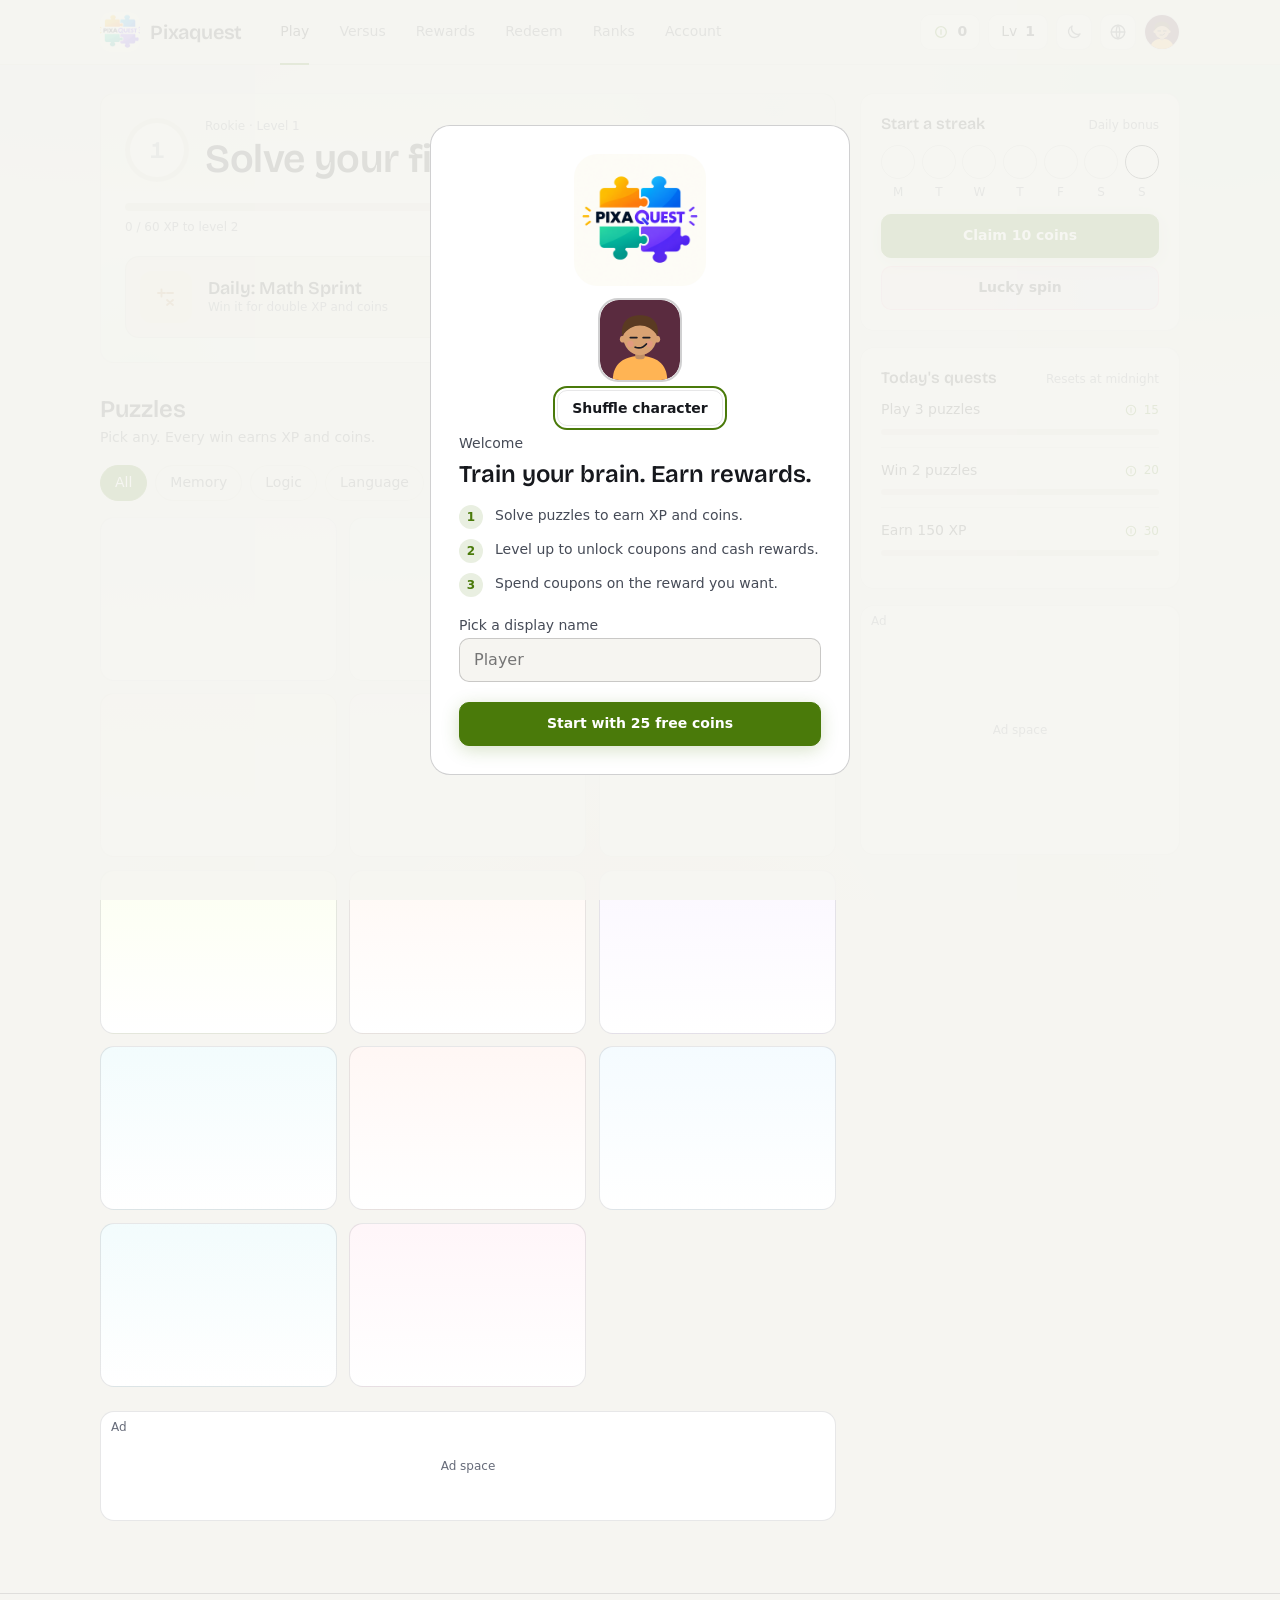
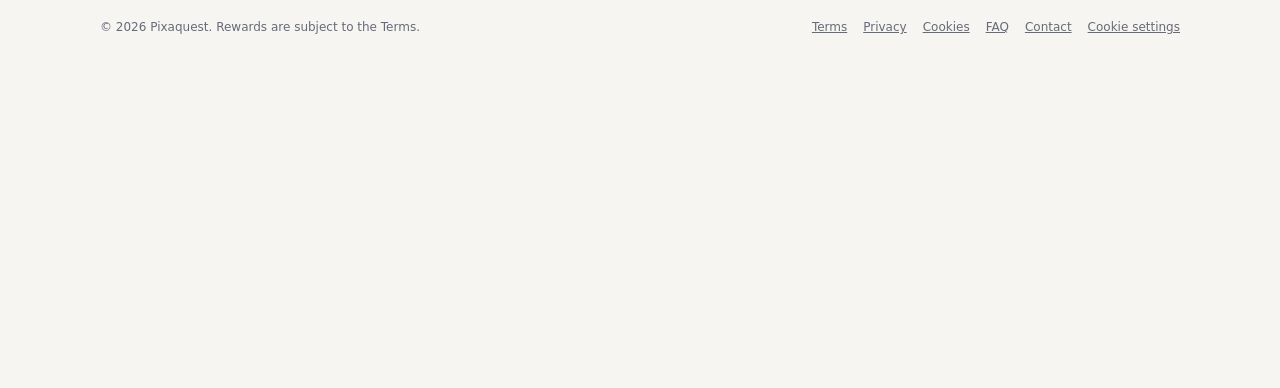
==== commit b040f6f3: "2.1 mj - 4" ====
--- a/index.html
+++ b/index.html
@@ -5,6 +5,7 @@
 <meta name="viewport" content="width=device-width, initial-scale=1, viewport-fit=cover">
 <title>Pixaquest – Solve Puzzles, Rank Up, Earn Rewards</title>
 <meta name="description" content="Six brain-sharpening puzzle games. Build a streak, climb the ranks, unlock coupons and cash milestones. Free to play.">
+<meta name="color-scheme" content="dark light">
 <meta name="theme-color" content="#0e1013">
 <meta property="og:title" content="Pixaquest – Solve Puzzles, Rank Up, Earn Rewards">
 <meta property="og:description" content="Daily puzzles that sharpen your mind. Level up and unlock coupons and cash milestones.">
@@ -18,32 +19,37 @@
 <link rel="preconnect" href="https://fonts.gstatic.com" crossorigin>
 <link rel="stylesheet" href="https://fonts.googleapis.com/css2?family=Bricolage+Grotesque:opsz,wght@12..96,500;12..96,600&display=swap">
 <link rel="stylesheet" href="styles.css">
+<script src="theme.js"></script>
 </head>
 <body>
-<a class="skip" href="#main">Skip to content</a>
+<a class="skip" href="#main" data-i18n="skip">Skip to content</a>
 
 <div class="ad rail rail-l" data-ad="rail"></div>
 <div class="ad rail rail-r" data-ad="rail"></div>
 
 <header class="top">
   <div class="wrap top-in">
-    <a class="logo" href="#play" aria-label="Pixaquest home">
+    <a class="logo" href="#play" aria-label="Pixaquest">
       <img class="logo-img" src="assets/logo-mark.png" width="40" height="40" alt="" decoding="async">
       <span>Pixaquest</span>
     </a>
-    <nav class="tabs" id="tabs" aria-label="Main">
-      <button data-view="play" class="on"><svg class="ic" viewBox="0 0 24 24" fill="none" stroke="currentColor" stroke-width="1.8" stroke-linejoin="round"><path d="M7 5l12 7-12 7z"/></svg>Play</button>
-      <button data-view="versus"><svg class="ic" viewBox="0 0 24 24" fill="none" stroke="currentColor" stroke-width="1.8" stroke-linecap="round" stroke-linejoin="round"><path d="M5 4l9 9M19 4l-9 9M13 13l-3 3M11 13l3 3M4 20l4-4M20 20l-4-4"/></svg>Versus</button>
-      <button data-view="rewards"><svg class="ic" viewBox="0 0 24 24" fill="none" stroke="currentColor" stroke-width="1.8" stroke-linejoin="round"><rect x="4" y="9" width="16" height="11" rx="2"/><path d="M12 9v11M3 6h18v3H3zM12 6c-2-3-6-2-5 0M12 6c2-3 6-2 5 0"/></svg>Rewards</button>
-      <button data-view="redeem"><svg class="ic" viewBox="0 0 24 24" fill="none" stroke="currentColor" stroke-width="1.8" stroke-linejoin="round"><path d="M3 9a2 2 0 002-2V6h14v1a2 2 0 002 2v2a2 2 0 000 2v2a2 2 0 00-2 2v1H5v-1a2 2 0 00-2-2v-2a2 2 0 000-2z"/></svg>Redeem</button>
-      <button data-view="ranks"><svg class="ic" viewBox="0 0 24 24" fill="none" stroke="currentColor" stroke-width="1.8" stroke-linejoin="round"><path d="M5 20V12M12 20V5M19 20V9"/></svg>Ranks</button>
-      <button data-view="profile"><svg class="ic" viewBox="0 0 24 24" fill="none" stroke="currentColor" stroke-width="1.8" stroke-linejoin="round"><circle cx="12" cy="8" r="4"/><path d="M4 21c1-4 4-6 8-6s7 2 8 6"/></svg>Profile</button>
+    <nav class="tabs" id="tabs" aria-label="Main" data-i18n-attr="aria-label:nav.main">
+      <button data-view="play" class="on"><svg class="ic" viewBox="0 0 24 24" fill="none" stroke="currentColor" stroke-width="1.8" stroke-linejoin="round"><path d="M7 5l12 7-12 7z"/></svg><span data-i18n="nav.play">Play</span></button>
+      <button data-view="versus"><svg class="ic" viewBox="0 0 24 24" fill="none" stroke="currentColor" stroke-width="1.8" stroke-linecap="round" stroke-linejoin="round"><path d="M5 4l9 9M19 4l-9 9M13 13l-3 3M11 13l3 3M4 20l4-4M20 20l-4-4"/></svg><span data-i18n="nav.versus">Versus</span></button>
+      <button data-view="rewards"><svg class="ic" viewBox="0 0 24 24" fill="none" stroke="currentColor" stroke-width="1.8" stroke-linejoin="round"><rect x="4" y="9" width="16" height="11" rx="2"/><path d="M12 9v11M3 6h18v3H3zM12 6c-2-3-6-2-5 0M12 6c2-3 6-2 5 0"/></svg><span data-i18n="nav.rewards">Rewards</span></button>
+      <button data-view="redeem"><svg class="ic" viewBox="0 0 24 24" fill="none" stroke="currentColor" stroke-width="1.8" stroke-linejoin="round"><path d="M3 9a2 2 0 002-2V6h14v1a2 2 0 002 2v2a2 2 0 000 2v2a2 2 0 00-2 2v1H5v-1a2 2 0 00-2-2v-2a2 2 0 000-2z"/></svg><span data-i18n="nav.redeem">Redeem</span></button>
+      <button data-view="ranks"><svg class="ic" viewBox="0 0 24 24" fill="none" stroke="currentColor" stroke-width="1.8" stroke-linejoin="round"><path d="M5 20V12M12 20V5M19 20V9"/></svg><span data-i18n="nav.ranks">Ranks</span></button>
+      <button data-view="profile"><svg class="ic" viewBox="0 0 24 24" fill="none" stroke="currentColor" stroke-width="1.8" stroke-linejoin="round"><circle cx="12" cy="8" r="4"/><path d="M4 21c1-4 4-6 8-6s7 2 8 6"/></svg><span data-i18n="nav.account">Account</span></button>
     </nav>
     <div class="chips">
-      <div class="chip" id="chipCoinBox" title="Coins"><svg class="ic" viewBox="0 0 24 24" fill="none" stroke="currentColor" stroke-width="2"><circle cx="12" cy="12" r="8"/><path d="M12 8v8"/></svg><b id="chipCoins">0</b></div>
-      <div class="chip" title="Level">Lv <b id="chipLvl">1</b></div>
-      <button class="chip avatar-chip" id="avBtn" aria-label="Your character"></button>
-      <button class="chip icon" id="setBtn" aria-label="Settings"><svg class="ic" viewBox="0 0 24 24" fill="none" stroke="currentColor" stroke-width="1.8" stroke-linecap="round"><path d="M4 7h10M18 7h2M4 17h2M10 17h10"/><circle cx="16" cy="7" r="2"/><circle cx="8" cy="17" r="2"/></svg></button>
+      <div class="chip" id="chipCoinBox" data-i18n-attr="title:chip.coins" title="Coins"><svg class="ic" viewBox="0 0 24 24" fill="none" stroke="currentColor" stroke-width="2"><circle cx="12" cy="12" r="8"/><path d="M12 8v8"/></svg><b id="chipCoins">0</b></div>
+      <div class="chip chip-lvl" data-i18n-attr="title:chip.level" title="Level"><span data-i18n="chip.lv">Lv</span> <b id="chipLvl">1</b></div>
+      <button class="chip icon" id="themeBtn" aria-label="Theme" data-i18n-attr="aria-label:theme.toggle;title:theme.toggle">
+        <svg class="ic ic-sun" viewBox="0 0 24 24" fill="none" stroke="currentColor" stroke-width="1.8" stroke-linecap="round"><circle cx="12" cy="12" r="4"/><path d="M12 3v2M12 19v2M3 12h2M19 12h2M5.6 5.6L7 7M17 17l1.4 1.4M5.6 18.4L7 17M17 7l1.4-1.4"/></svg>
+        <svg class="ic ic-moon" viewBox="0 0 24 24" fill="none" stroke="currentColor" stroke-width="1.8" stroke-linecap="round" stroke-linejoin="round"><path d="M20 14.5A8 8 0 019.5 4 8 8 0 1020 14.5z"/></svg>
+      </button>
+      <button class="chip icon" id="langBtn" aria-label="Language" data-i18n-attr="aria-label:lang.title;title:lang.title"><svg class="ic" viewBox="0 0 24 24" fill="none" stroke="currentColor" stroke-width="1.8" stroke-linecap="round" stroke-linejoin="round"><circle cx="12" cy="12" r="9"/><path d="M3 12h18M12 3c3 3 3 15 0 18M12 3c-3 3-3 15 0 18"/></svg></button>
+      <button class="chip avatar-chip" id="avBtn" aria-label="Account" data-i18n-attr="aria-label:nav.account"></button>
     </div>
   </div>
 </header>
@@ -58,23 +64,23 @@
             <div class="badge" id="lvlBadge">1</div>
             <div><p class="meta" id="heroRank">Rookie</p><h1 id="heroLine">Solve your first puzzle</h1></div>
           </div>
-          <div class="bar" aria-label="XP progress"><i id="xpFill"></i></div>
+          <div class="bar" role="img" aria-label="XP" data-i18n-attr="aria-label:xp.progress"><i id="xpFill"></i></div>
           <div class="bar-meta meta"><span id="xpText"></span><span id="nextMile"></span></div>
           <div class="feat">
             <span class="gi" id="featIcon"></span>
             <div class="feat-t"><b id="featName"></b><span class="meta" id="featNote"></span></div>
-            <button class="btn primary lg" id="ctaPlay">Play</button>
+            <button class="btn primary lg" id="ctaPlay" data-i18n="play">Play</button>
           </div>
         </div>
 
-        <h2 class="h2">Puzzles</h2>
-        <p class="lead">Pick any. Every win earns XP and coins.</p>
-        <div class="filters" id="filters" role="group" aria-label="Filter puzzles"></div>
+        <h2 class="h2" data-i18n="play.puzzles">Puzzles</h2>
+        <p class="lead" data-i18n="play.lead">Pick any. Every win earns XP and coins.</p>
+        <div class="filters" id="filters" role="group" aria-label="Filter puzzles" data-i18n-attr="aria-label:play.filter"></div>
         <div class="grid" id="gameGrid"></div>
         <div class="ad ad-inline" data-ad="inline"></div>
       </div>
 
-      <aside class="col-side" aria-label="Daily progress">
+      <aside class="col-side" aria-label="Daily progress" data-i18n-attr="aria-label:play.daily">
         <div class="panel" id="bonus"></div>
         <div class="panel" id="quests"></div>
         <div class="ad ad-side" data-ad="side"></div>
@@ -84,27 +90,27 @@
 
   <section id="view-versus" class="view">
     <div class="vs-hero panel">
-      <p class="meta">Multiplayer</p>
-      <h1>Duel your friends</h1>
-      <p class="sec">Create a room, send the link, and race on the same puzzle. Win rounds, climb the room leaderboard, earn bonus XP and coins.</p>
+      <p class="meta" data-i18n="vs.kicker">Multiplayer</p>
+      <h1 data-i18n="vs.title">Duel your friends</h1>
+      <p class="sec" data-i18n="vs.intro">Create a room, send the link, and race on the same puzzle. Win rounds, climb the room leaderboard, earn bonus XP and coins.</p>
     </div>
     <div id="vsActive"></div>
     <div class="vs-grid">
-      <div class="panel"><h3>Create a room</h3><p class="sec" style="margin-bottom:16px">You become the host. Pick the game, add friends, remove anyone, and start when ready.</p><button class="btn primary" id="vsCreate">Create room</button></div>
-      <div class="panel"><h3>Join a room</h3><p class="sec" style="margin-bottom:16px">Got a code or an invite link? Enter the code here.</p>
-        <form id="vsJoinF" class="inline-form"><input id="vsCode" maxlength="6" placeholder="ROOM CODE" autocapitalize="characters" autocomplete="off" aria-label="Room code"><button class="btn" type="submit">Join</button></form></div>
+      <div class="panel"><h3 data-i18n="vs.create.t">Create a room</h3><p class="sec" style="margin-bottom:16px" data-i18n="vs.create.d">You become the host. Pick the game, add friends, remove anyone, and start when ready.</p><button class="btn primary" id="vsCreate" data-i18n="vs.create.b">Create room</button></div>
+      <div class="panel"><h3 data-i18n="vs.join.t">Join a room</h3><p class="sec" style="margin-bottom:16px" data-i18n="vs.join.d">Got a code or an invite link? Enter the code here.</p>
+        <form id="vsJoinF" class="inline-form"><input id="vsCode" maxlength="6" placeholder="ROOM CODE" autocapitalize="characters" autocomplete="off" aria-label="Room code" data-i18n-attr="placeholder:vs.join.ph;aria-label:vs.join.aria"><button class="btn" type="submit" data-i18n="vs.join.b">Join</button></form></div>
     </div>
-    <h2 class="h2">Modes</h2>
+    <h2 class="h2" data-i18n="vs.modes">Modes</h2>
     <div class="vs-grid">
-      <div class="panel"><h3>Duel</h3><p class="sec">One game, same puzzle for everyone. Highest score wins.</p></div>
-      <div class="panel"><h3>Trials</h3><p class="sec">Three random games back to back. Points add up, best total wins.</p></div>
+      <div class="panel"><h3 data-i18n="vs.duel">Duel</h3><p class="sec" data-i18n="vs.duel.d">One game, same puzzle for everyone. Highest score wins.</p></div>
+      <div class="panel"><h3 data-i18n="vs.trials">Trials</h3><p class="sec" data-i18n="vs.trials.d">Three random games back to back. Points add up, best total wins.</p></div>
     </div>
-    <p class="meta" style="margin-top:16px">Up to 6 players per room. Power-ups are disabled so every match is fair. Rooms close when the host leaves.</p>
+    <p class="meta" style="margin-top:16px" data-i18n="vs.note">Up to 6 players per room. Power-ups are disabled so every match is fair. Rooms close when the host leaves.</p>
   </section>
 
   <section id="view-rewards" class="view">
-    <h2 class="h2">Milestone rewards</h2>
-    <p class="lead">Reach the level to unlock. Coupons go to your wallet on the Redeem page. Cash rewards are reviewed before payout.</p>
+    <h2 class="h2" data-i18n="rw.title">Milestone rewards</h2>
+    <p class="lead" data-i18n="rw.lead">Reach the level to unlock. Coupons go to your wallet on the Redeem page. Cash rewards are reviewed before payout.</p>
     <div class="panel journey" id="journey"></div>
     <div class="miles track" id="miles"></div>
 
@@ -112,58 +118,44 @@
   </section>
 
   <section id="view-redeem" class="view">
-    <h2 class="h2">Redeem</h2>
-    <p class="lead">Coupons are worth credits. Spend a coupon on any reward you want. Leftover credit becomes coins.</p>
+    <h2 class="h2" data-i18n="rd.title">Redeem</h2>
+    <p class="lead" data-i18n="rd.lead">Coupons are worth credits. Spend a coupon on any reward you want. Leftover credit becomes coins.</p>
 
     <div class="panel promo">
-      <h3>Have a code?</h3>
-      <form id="promoF" class="inline-form"><input id="promoIn" maxlength="24" placeholder="Enter code" autocapitalize="characters" aria-label="Promo code"><button class="btn primary" type="submit">Apply</button></form>
+      <h3 data-i18n="rd.promo">Have a code?</h3>
+      <form id="promoF" class="inline-form"><input id="promoIn" maxlength="24" placeholder="Enter code" autocapitalize="characters" aria-label="Promo code" data-i18n-attr="placeholder:rd.promo.ph;aria-label:rd.promo.aria"><button class="btn primary" type="submit" data-i18n="rd.apply">Apply</button></form>
     </div>
 
-    <h2 class="h2">My coupons</h2>
+    <h2 class="h2" data-i18n="rd.wallet">My coupons</h2>
     <div class="miles" id="wallet"></div>
 
-    <h2 class="h2">Choose a reward</h2>
-    <p class="lead">Pick a reward, then pay with any coupon that covers it.</p>
+    <h2 class="h2" data-i18n="rd.choose">Choose a reward</h2>
+    <p class="lead" data-i18n="rd.choose.d">Pick a reward, then pay with any coupon that covers it.</p>
     <div class="store" id="catalog"></div>
 
-    <h2 class="h2">Turn coins into coupons</h2>
-    <p class="lead">Bigger packs give bonus credit.</p>
+    <h2 class="h2" data-i18n="rd.packs">Turn coins into coupons</h2>
+    <p class="lead" data-i18n="rd.packs.d">Bigger packs give bonus credit.</p>
     <div class="store" id="store"></div>
     <div class="ad ad-inline" data-ad="rewards"></div>
   </section>
 
   <section id="view-ranks" class="view">
-    <h2 class="h2">This week</h2>
-    <p class="lead">Resets every Monday. Sample players shown until live ranks launch.</p>
+    <h2 class="h2" data-i18n="rk.week">This week</h2>
+    <p class="lead" data-i18n="rk.lead">Resets every Monday. Sample players shown until live ranks launch.</p>
     <ol class="board" id="board"></ol>
-    <h2 class="h2">Rank ladder</h2>
+    <h2 class="h2" data-i18n="rk.ladder">Rank ladder</h2>
     <div class="ladder" id="ladder"></div>
   </section>
 
   <section id="view-profile" class="view">
-    <h2 class="h2">Profile</h2>
-    <div class="panel field">
-      <label for="nameIn">Display name</label>
-      <input id="nameIn" maxlength="16" autocomplete="nickname">
-      <div class="stats" id="profStats"></div>
-    </div>
-    <h2 class="h2" id="char">Your character</h2>
-    <div class="panel" id="charEditor"></div>
-    <h2 class="h2">Achievements</h2>
-    <div class="ach" id="ach"></div>
-    <h2 class="h2">Activity</h2>
-    <div class="panel" id="claims"></div>
-    <h2 class="h2">Best scores</h2>
-    <div class="panel" id="bests"></div>
-    <p style="margin-top:24px"><button class="btn ghost danger sm" id="resetBtn">Reset all progress</button></p>
+    <div id="acct"></div>
   </section>
 </main>
 
 <footer class="foot">
   <div class="wrap">
-    <span>© <span id="yr"></span> Pixaquest. Rewards are subject to the Terms.</span>
-    <nav class="flinks" aria-label="Legal"><a href="terms.html">Terms</a><a href="privacy.html">Privacy</a><a href="privacy.html#cookies">Cookies</a><a href="faq.html">FAQ</a><a href="faq.html#contact">Contact</a><button class="link" id="cookieBtn">Cookie settings</button></nav>
+    <span>© <span id="yr"></span> Pixaquest. <span data-i18n="foot.rewards">Rewards are subject to the Terms.</span></span>
+    <nav class="flinks" aria-label="Legal" data-i18n-attr="aria-label:foot.legal"><a href="terms.html" data-i18n="foot.terms">Terms</a><a href="privacy.html" data-i18n="foot.privacy">Privacy</a><a href="privacy.html#cookies" data-i18n="foot.cookies">Cookies</a><a href="faq.html" data-i18n="foot.faq">FAQ</a><a href="faq.html#contact" data-i18n="foot.contact">Contact</a><button class="link" id="cookieBtn" data-i18n="foot.cookieset">Cookie settings</button></nav>
   </div>
 </footer>
 
@@ -175,7 +167,7 @@
     <div class="game-bar">
       <h2 id="gameTitle"></h2>
       <div class="game-hud" id="gameHud"></div>
-      <button class="x" id="gameClose" aria-label="Quit game"><svg class="ic" viewBox="0 0 24 24" fill="none" stroke="currentColor" stroke-width="2" stroke-linecap="round"><path d="M6 6l12 12M18 6L6 18"/></svg></button>
+      <button class="x" id="gameClose" aria-label="Quit game" data-i18n-attr="aria-label:game.quit"><svg class="ic" viewBox="0 0 24 24" fill="none" stroke="currentColor" stroke-width="2" stroke-linecap="round"><path d="M6 6l12 12M18 6L6 18"/></svg></button>
     </div>
     <div class="vsbar" id="vsbar" hidden></div>
     <div class="combo" id="combo" hidden><b></b><span><i></i></span></div>
@@ -192,6 +184,7 @@
 <div id="toasts" aria-live="polite"></div>
 <canvas id="fx" aria-hidden="true"></canvas>
 
+<script src="i18n.js"></script>
 <script src="games.js" defer></script>
 <script src="avatar.js" defer></script>
 <script src="versus.js" defer></script>
--- a/styles.css
+++ b/styles.css
@@ -5,10 +5,23 @@
   --tx:#f1efe9;--tx2:#a9adb6;--tx3:#8a8f9a;
   --ac:#d6ff3d;--ac-ink:#14170a;--ac-dim:rgba(214,255,61,.12);
   --bad:#ff6b5e;
+  --hov:#2b313d;--top:rgba(14,16,19,.96);--scrim:rgba(6,7,9,.92);--glow:rgba(214,255,61,.18);--shadow:0 12px 40px rgba(0,0,0,.45);
+  --g1:rgba(139,123,255,.16);--g2:rgba(61,214,165,.12);--g3:rgba(255,122,168,.10);--o1:rgba(139,123,255,.35);--o2:rgba(61,214,165,.28);
   --f-ui:system-ui,-apple-system,"Segoe UI",Roboto,sans-serif;
   --f-disp:"Bricolage Grotesque",var(--f-ui);
   --r:14px;--rs:10px;
   --ease:cubic-bezier(.22,.8,.24,1);
+}
+/* ---- light theme (resolved by theme.js into <html data-theme>) ---- */
+:root[data-theme=light]{
+  color-scheme:light;
+  --bg:#f6f5f1;--s1:#ffffff;--s2:#f1efe9;--s3:#e5e2d9;
+  --line:rgba(22,24,29,.1);--line2:rgba(22,24,29,.2);
+  --tx:#16181d;--tx2:#464b57;--tx3:#666b79;
+  --ac:#4a7a0a;--ac-ink:#ffffff;--ac-dim:rgba(74,122,10,.12);
+  --bad:#d6382b;
+  --hov:#dcd8cc;--top:rgba(246,245,241,.94);--scrim:rgba(246,245,241,.9);--glow:rgba(74,122,10,.22);--shadow:0 12px 40px rgba(40,36,20,.16);
+  --g1:rgba(139,123,255,.14);--g2:rgba(61,214,165,.12);--g3:rgba(255,122,168,.1);--o1:rgba(139,123,255,.2);--o2:rgba(61,214,165,.18);
 }
 *{box-sizing:border-box;margin:0}
 html{scroll-behavior:smooth}
@@ -66,7 +79,7 @@
 
 /* buttons: solid only */
 .btn{display:inline-flex;align-items:center;justify-content:center;gap:8px;min-height:44px;padding:0 20px;border-radius:var(--rs);font-weight:600;font-size:.875rem;background:var(--s3);border:1px solid var(--line2);transition:transform .12s var(--ease),background .15s,border-color .15s}
-.btn:hover{background:#2b313d}
+.btn:hover{background:var(--hov)}
 .btn:active{transform:scale(.97)}
 .btn.primary{background:var(--ac);color:var(--ac-ink);border-color:var(--ac)}
 .btn.primary:hover{background:#e3ff73}
@@ -81,10 +94,10 @@
 
 /* game grid */
 .grid{display:grid;grid-template-columns:repeat(auto-fill,minmax(230px,1fr));gap:12px}
-.gcard{text-align:left;background:var(--s1);border:1px solid var(--line);border-radius:var(--r);padding:16px;display:grid;gap:14px;transition:border-color .15s,transform .15s var(--ease),background .15s;content-visibility:auto;contain-intrinsic-size:150px}
+.gcard{text-align:start;background:var(--s1);border:1px solid var(--line);border-radius:var(--r);padding:16px;display:grid;gap:14px;transition:border-color .15s,transform .15s var(--ease),background .15s;content-visibility:auto;contain-intrinsic-size:150px}
 .gcard:hover{border-color:var(--line2);background:var(--s2);transform:translateY(-2px)}
 .gcard:active{transform:scale(.98)}
-.gi{width:44px;height:44px;border-radius:12px;display:grid;place-items:center;color:var(--c);background:color-mix(in srgb,var(--c) 14%,transparent)}
+.gi{width:44px;height:44px;border-radius:12px;display:grid;place-items:center;color:color-mix(in srgb,var(--c) 70%,var(--tx));background:color-mix(in srgb,var(--c) 14%,transparent)}
 .gcard h3{font-size:1.125rem}
 .gcard p{color:var(--tx2);font-size:.875rem;margin-top:2px}
 .gfoot{display:flex;justify-content:space-between;align-items:center}
@@ -106,7 +119,7 @@
 
 /* ads */
 .ad{border:1px solid var(--line);border-radius:var(--r);display:grid;place-items:center;color:var(--tx3);font-size:.75rem;background:var(--s1);position:relative;overflow:hidden;text-align:center;padding:18px 8px}
-.ad:before{content:"Ad";position:absolute;top:6px;left:10px;font-size:.75rem;color:var(--tx3)}
+.ad:before{content:"Ad";position:absolute;top:6px;inset-inline-start:10px;font-size:.75rem;color:var(--tx3)}
 .ad-inline{min-height:110px;margin:24px 0 0}
 .ad-side{min-height:250px}
 .ad-game{min-height:56px;margin-top:12px;padding:8px}
@@ -156,7 +169,7 @@
 .foot .wrap{display:flex;justify-content:space-between;flex-wrap:wrap;gap:8px}
 
 /* overlays: opaque scrim, no blur */
-.overlay{position:fixed;inset:0;z-index:50;background:rgba(6,7,9,.92);display:grid;place-items:center;padding:16px;overflow:auto;animation:in .2s}
+.overlay{position:fixed;inset:0;z-index:50;background:var(--scrim);display:grid;place-items:center;padding:16px;overflow:auto;animation:in .2s}
 .overlay[hidden]{display:none}
 .game-shell{width:100%;max-width:520px;background:var(--s1);border:1px solid var(--line2);border-radius:20px;padding:16px;margin:auto}
 .game-bar{display:flex;align-items:center;gap:12px;margin-bottom:12px}
@@ -200,7 +213,7 @@
 .card3d.done .b{border-color:var(--ac);background:var(--ac-dim)}
 .slide{grid-template-columns:repeat(3,1fr)}
 .tile{aspect-ratio:1;border-radius:14px;font:600 2rem var(--f-disp);background:var(--s3);border:1px solid var(--line2);transition:transform .12s,background .15s}
-.tile:hover{background:#2b313d}.tile:active{transform:scale(.94)}
+.tile:hover{background:var(--hov)}.tile:active{transform:scale(.94)}
 .tile.empty{background:transparent;border:1px dashed var(--line);pointer-events:none}
 .tile.ok{background:var(--ac);color:var(--ac-ink);border-color:var(--ac)}
 .lights{grid-template-columns:repeat(5,1fr);gap:6px}
@@ -260,8 +273,8 @@
 .empty b{display:block;color:var(--tx);font-weight:500;margin-bottom:4px}
 .deal.off{opacity:.55}
 .deal .cost{color:var(--ac);font-weight:600;font-size:.875rem}
-.pick{display:grid;gap:8px;margin-top:16px;text-align:left}
-.pick button{display:flex;justify-content:space-between;align-items:center;gap:12px;text-align:left;border:1px solid var(--line2);border-radius:var(--rs);padding:12px 14px;background:var(--s2)}
+.pick{display:grid;gap:8px;margin-top:16px;text-align:start}
+.pick button{display:flex;justify-content:space-between;align-items:center;gap:12px;text-align:start;border:1px solid var(--line2);border-radius:var(--rs);padding:12px 14px;background:var(--s2)}
 .pick button:hover:not([disabled]){border-color:var(--ac)}
 .pick button[disabled]{opacity:.4;cursor:not-allowed}
 .pick small{color:var(--tx3);display:block}
@@ -305,11 +318,11 @@
 .doc h1{font-size:2rem;margin-bottom:4px}
 .doc h2{font-size:1.25rem;margin:32px 0 8px}
 .doc p,.doc li{color:var(--tx2);margin:8px 0}
-.doc ul{padding-left:20px}
+.doc ul{padding-inline-start:20px}
 .doc a{color:var(--ac)}
 .doc .meta{margin-bottom:24px}
 .doc table{width:100%;border-collapse:collapse;font-size:.875rem;margin:12px 0}
-.doc th,.doc td{text-align:left;padding:10px 12px;border:1px solid var(--line);color:var(--tx2)}
+.doc th,.doc td{text-align:start;padding:10px 12px;border:1px solid var(--line);color:var(--tx2)}
 .doc th{color:var(--tx);font-weight:500;background:var(--s1)}
 .doc details{border:1px solid var(--line);border-radius:var(--rs);padding:12px 16px;margin:8px 0;background:var(--s1)}
 .doc summary{cursor:pointer;color:var(--tx);font-weight:500}
@@ -330,7 +343,7 @@
 .track .node{width:14px;height:14px;border-radius:50%;border:2px solid var(--line2);flex:none;background:var(--bg);z-index:1}
 .track .mile.done .node{background:var(--ac);border-color:var(--ac)}
 .track .mile.claimable .node{border-color:var(--ac);box-shadow:0 0 0 4px var(--ac-dim)}
-.track .mile:not(:last-child)::after{content:"";position:absolute;left:26px;top:calc(50% + 9px);height:calc(100% - 18px);width:2px;background:var(--line)}
+.track .mile:not(:last-child)::after{content:"";position:absolute;inset-inline-start:26px;top:calc(50% + 9px);height:calc(100% - 18px);width:2px;background:var(--line)}
 .track .mile.done::after{background:var(--ac)!important}
 .ach{display:grid;grid-template-columns:repeat(auto-fill,minmax(170px,1fr));gap:12px}
 .ach div{border:1px solid var(--line);border-radius:var(--r);padding:14px 16px;background:var(--s1)}
@@ -347,13 +360,13 @@
 .stars svg.on{color:var(--ac);animation:starp .4s var(--ease) both}
 .stars svg:nth-child(2).on{animation-delay:.15s}.stars svg:nth-child(3).on{animation-delay:.3s}
 @keyframes starp{from{transform:scale(0) rotate(-40deg)}to{transform:none}}
-.tag-best{display:inline-block;color:var(--ac-ink);background:var(--ac);font-size:.75rem;font-weight:600;padding:2px 8px;border-radius:99px;margin-left:8px;vertical-align:middle}
+.tag-best{display:inline-block;color:var(--ac-ink);background:var(--ac);font-size:.75rem;font-weight:600;padding:2px 8px;border-radius:99px;margin-inline-start:8px;vertical-align:middle}
 .lu-badge{display:grid;place-items:center;width:120px;height:120px;margin:0 auto 12px;border-radius:50%;border:3px solid var(--ac);font:600 3.5rem var(--f-disp);color:var(--ac);animation:pop .5s var(--ease)}
 .modal.c{text-align:center}
 .sw{width:46px;height:26px;border-radius:99px;background:var(--s3);border:1px solid var(--line2);position:relative;flex:none;transition:background .15s}
-.sw:after{content:"";position:absolute;top:2px;left:2px;width:20px;height:20px;border-radius:50%;background:var(--tx2);transition:transform .15s var(--ease),background .15s}
+.sw:after{content:"";position:absolute;top:2px;inset-inline-start:2px;width:20px;height:20px;border-radius:50%;background:var(--tx2);transition:transform .15s var(--ease),background .15s}
 .sw.on{background:var(--ac);border-color:var(--ac)}
-.sw.on:after{transform:translateX(20px);background:var(--ac-ink)}
+.sw.on:after{transform:translateX(calc(20px*var(--dir,1)));background:var(--ac-ink)}
 .setrow{display:flex;justify-content:space-between;align-items:center;gap:12px;padding:14px 0;border-top:1px solid var(--line)}
 .setrow:first-of-type{border-top:0}
 .setrow small{display:block;color:var(--tx3)}
@@ -393,7 +406,7 @@
 /* slide board */
 .slide-board{position:relative;width:min(100%,360px);aspect-ratio:1}
 .tile2{position:absolute;left:0;top:0;width:33.333%;height:33.333%;padding:4px;translate:calc(var(--x,0)*100%) calc(var(--y,0)*100%);transition:translate .16s var(--ease)}
-.tile2 i{display:grid;place-items:center;width:100%;height:100%;border-radius:14px;font:600 2rem var(--f-disp);font-style:normal;background:hsl(var(--h) 38% 28%);border:1px solid hsl(var(--h) 45% 45%);transition:background .2s}
+.tile2 i{display:grid;place-items:center;width:100%;height:100%;border-radius:14px;font:600 2rem var(--f-disp);font-style:normal;background:hsl(var(--h) 38% 28%);color:#fff;border:1px solid hsl(var(--h) 45% 45%);transition:background .2s}
 .tile2:active i{transform:scale(.94)}
 .tile2.ok i{background:var(--ac);color:var(--ac-ink);border-color:var(--ac)}
 .mt2.pp{animation:pp .2s var(--ease)}
@@ -402,7 +415,7 @@
 /* mine sweep */
 .sweep{grid-template-columns:repeat(8,1fr);gap:3px;width:min(100%,340px)}
 .mc{aspect-ratio:1;border-radius:6px;background:var(--s3);border:1px solid var(--line2);font:600 1rem var(--f-disp);color:var(--tx)}
-.mc:hover:not(.open){background:#2b313d}
+.mc:hover:not(.open){background:var(--hov)}
 .mc.open{background:var(--s1);border-color:var(--line)}
 .mc.boom{background:var(--bad);color:#fff}
 .mc[data-n="1"]{color:#5aa9ff}.mc[data-n="2"]{color:#3dd6a5}.mc[data-n="3"]{color:#ff6b5e}.mc[data-n="4"]{color:#c28bff}.mc[data-n="5"]{color:#ffb454}.mc[data-n="6"],.mc[data-n="7"],.mc[data-n="8"]{color:#f2d45c}
@@ -416,7 +429,7 @@
 .cb-dot.ghost{background:var(--s2);border-color:var(--line)}
 .cb-pal{display:flex;gap:10px;margin-top:14px;flex-wrap:wrap;justify-content:center}
 .cb-dot.pick{width:42px;height:42px;transition:transform .12s}.cb-dot.pick:hover{transform:scale(1.1)}.cb-dot.pick:active{transform:scale(.92)}
-.pegs{margin-left:auto;display:grid;grid-template-columns:repeat(2,12px);gap:4px}
+.pegs{margin-inline-start:auto;display:grid;grid-template-columns:repeat(2,12px);gap:4px}
 .pegs i{width:12px;height:12px;border-radius:50%;border:1px solid var(--line2)}
 .pegs i.ex{background:var(--ac);border-color:var(--ac)}.pegs i.pa{border-color:var(--ac)}
 
@@ -430,13 +443,13 @@
 
 /* ---- colour + crazy interactive pass ---- */
 :root{--pink:#ff7aa8;--blue:#5aa9ff;--violet:#8b7bff;--orange:#ffb454;--teal:#3dd6a5;--red:#ff6b5e}
-body{background:radial-gradient(900px 500px at 8% -5%,rgba(139,123,255,.16),transparent 60%),radial-gradient(800px 500px at 95% 10%,rgba(61,214,165,.12),transparent 60%),radial-gradient(900px 600px at 50% 105%,rgba(255,122,168,.10),transparent 60%),var(--bg);background-attachment:fixed}
-.top{background:rgba(14,16,19,.96)}
+body{background:radial-gradient(900px 500px at 8% -5%,var(--g1),transparent 60%),radial-gradient(800px 500px at 95% 10%,var(--g2),transparent 60%),radial-gradient(900px 600px at 50% 105%,var(--g3),transparent 60%),var(--bg);background-attachment:fixed}
+.top{background:var(--top)}
 .badge{background:conic-gradient(var(--rc,var(--ac)) calc(var(--p)*1%),var(--s3) 0);color:var(--rc,var(--ac))}
 .today{position:relative;overflow:hidden}
 .today:before,.today:after{content:"";position:absolute;width:360px;height:360px;border-radius:50%;pointer-events:none;opacity:.5;animation:drift 14s ease-in-out infinite alternate}
-.today:before{right:-120px;top:-160px;background:radial-gradient(circle,rgba(139,123,255,.35),transparent 65%)}
-.today:after{left:-140px;bottom:-200px;background:radial-gradient(circle,rgba(61,214,165,.28),transparent 65%);animation-delay:-6s}
+.today:before{right:-120px;top:-160px;background:radial-gradient(circle,var(--o1),transparent 65%)}
+.today:after{left:-140px;bottom:-200px;background:radial-gradient(circle,var(--o2),transparent 65%);animation-delay:-6s}
 .today>*{position:relative;z-index:1}
 @keyframes drift{to{transform:translate(40px,30px) scale(1.15)}}
 .bar i{background:linear-gradient(90deg,var(--teal),var(--ac))}
@@ -444,15 +457,15 @@
 .wd.on i{background:var(--ac)}
 .gcard{background:linear-gradient(180deg,color-mix(in srgb,var(--c) 7%,var(--s1)),var(--s1))}
 .gcard:hover{border-color:var(--c);box-shadow:0 8px 28px color-mix(in srgb,var(--c) 22%,transparent)}
-.gcard .gfoot span:first-child{color:var(--c)}
+.gcard .gfoot span:first-child{color:color-mix(in srgb,var(--c) 62%,var(--tx))}
 .filters button.on{background:var(--ac);color:var(--ac-ink);border-color:var(--ac)}
-.rung{border-left:3px solid var(--rc,var(--line))}
+.rung{border-inline-start:3px solid var(--rc,var(--line))}
 .rung.cur{background:color-mix(in srgb,var(--rc) 10%,var(--s1));border-color:var(--rc)}
-.rung.cur b{color:var(--rc)}
+.rung.cur b{color:color-mix(in srgb,var(--rc) 72%,var(--tx))}
 .mile.coupon .mi{color:var(--orange);background:rgba(255,180,84,.12)}
 .mile.coins .mi{color:#f2d45c;background:rgba(242,212,92,.12)}
 .mile.cash .mi{color:var(--teal);background:rgba(61,214,165,.14)}
-.btn.primary{box-shadow:0 4px 18px rgba(214,255,61,.18)}
+.btn.primary{box-shadow:0 4px 18px var(--glow)}
 .spinbtn{margin-top:8px;background:linear-gradient(90deg,rgba(255,122,168,.18),rgba(139,123,255,.18));border-color:rgba(255,122,168,.4)}
 .spinbtn[disabled]{background:var(--s3)}
 
@@ -467,7 +480,7 @@
 .powers{display:flex;gap:8px;flex-wrap:wrap;justify-content:center;margin-top:12px}
 .powers:empty{display:none}
 .pw{display:flex;gap:8px;align-items:center;height:36px;padding:0 12px;border-radius:99px;border:1px solid var(--line2);background:var(--s2);font-size:.75rem;font-weight:500}
-.pw b{color:var(--ac);font-weight:600;padding-left:8px;border-left:1px solid var(--line2)}
+.pw b{color:var(--ac);font-weight:600;padding-inline-start:8px;border-inline-start:1px solid var(--line2)}
 .pw:hover{border-color:var(--ac)}.pw:active{transform:scale(.95)}
 .flash{position:absolute;inset:0;border-radius:inherit;pointer-events:none;opacity:0;animation:fl2 .5s ease-out;z-index:3}
 @keyframes fl2{0%{opacity:.45}100%{opacity:0}}
@@ -493,7 +506,7 @@
 .logo{gap:10px}
 .logo span{letter-spacing:-.01em}
 .welcome .wlogo{display:block;width:132px;height:132px;margin:0 auto 12px;border-radius:24px;background:#fffdf7;object-fit:cover}
-.foot .flogo{width:24px;height:24px;border-radius:7px;vertical-align:middle;margin-right:8px}
+.foot .flogo{width:24px;height:24px;border-radius:7px;vertical-align:middle;margin-inline-end:8px}
 
 /* ---- avatars ---- */
 .avsvg{display:block;border-radius:24%}
@@ -518,7 +531,7 @@
 .avopt[disabled]>:not(.lk){opacity:.35}
 .avopt .lk{position:absolute;inset:0;display:grid;place-items:center;align-content:center;color:var(--tx);font-size:.75rem;gap:0}
 .avopt .lk i{font-style:normal;font-size:.75rem;line-height:1}
-.sw2{width:30px;height:30px;border-radius:50%;display:block;border:2px solid rgba(255,255,255,.15)}
+.sw2{width:30px;height:30px;border-radius:50%;display:block;border:2px solid var(--line2)}
 @media (max-width:760px){.avedit{grid-template-columns:1fr}.avbig{position:static}}
 
 /* ---- versus ---- */
@@ -540,7 +553,7 @@
 .vsp.empty{border-style:dashed;background:transparent;opacity:.7}
 .vsp .nm{flex:1;display:grid;font-weight:500;min-width:0}
 .vsp .nm small,.vsr .nm small{font-weight:400;font-size:.75rem;color:var(--tx3)}
-.vsp .nm em{font-style:normal;font-size:.75rem;color:var(--ac-ink);background:var(--ac);border-radius:99px;padding:0 8px;margin-left:8px}
+.vsp .nm em{font-style:normal;font-size:.75rem;color:var(--ac-ink);background:var(--ac);border-radius:99px;padding:0 8px;margin-inline-start:8px}
 .vsp .nm em.you{background:var(--s3);color:var(--tx2)}
 .vsav.ph{width:56px;height:56px;border-radius:14px;border:2px dashed var(--line2)}
 .vsc{margin-bottom:16px}
@@ -558,14 +571,14 @@
 .vsdiff button{height:34px;padding:0 12px;border-radius:99px;border:1px solid var(--line2);font-size:.75rem;font-weight:500}
 .vsdiff button.on{background:var(--ac);color:var(--ac-ink);border-color:var(--ac)}
 .vsdiff button[disabled]:not(.on){opacity:.5}
-.vsrows{list-style:none;padding:0;border:1px solid var(--line);border-radius:var(--r);margin:16px 0;overflow:hidden;text-align:left}
+.vsrows{list-style:none;padding:0;border:1px solid var(--line);border-radius:var(--r);margin:16px 0;overflow:hidden;text-align:start}
 .vsr{display:flex;align-items:center;gap:12px;padding:10px 14px;border-top:1px solid var(--line)}
 .vsr:first-child{border-top:0;background:var(--ac-dim)}
-.vsr.me{box-shadow:inset 3px 0 0 var(--ac)}
+.vsr.me{box-shadow:inset calc(3px*var(--dir,1)) 0 0 var(--ac)}
 .vsr .pos{width:18px;color:var(--tx3);font-variant-numeric:tabular-nums}
 .vsr .nm{flex:1;display:grid;font-weight:500;min-width:0}
 .vsr .sc{font:600 1.125rem var(--f-disp);font-variant-numeric:tabular-nums}
-.vsr .pt{display:grid;text-align:right;color:var(--ac);font-weight:600;min-width:52px}
+.vsr .pt{display:grid;text-align:end;color:var(--ac);font-weight:600;min-width:52px}
 .vsr .pt small{font-weight:400;color:var(--tx3);font-size:.75rem}
 .vsbar{display:flex;gap:8px;overflow-x:auto;margin-bottom:10px;padding-bottom:2px}
 .vsbar[hidden]{display:none}
@@ -575,5 +588,98 @@
 .vsb small{font-size:.75rem;color:var(--tx3);white-space:nowrap}
 .vsb.me{border-color:var(--ac)}
 .vsb.done small{color:var(--ac)}
-.board .lav+.nm{margin-left:0}
-.vsp .nrow{display:flex;gap:6px;align-items:center;flex-wrap:wrap}.vsp .nm em{margin-left:0}
+.board .lav+.nm{margin-inline-start:0}
+.vsp .nrow{display:flex;gap:6px;align-items:center;flex-wrap:wrap}.vsp .nm em{margin-inline-start:0}
+
+/* ---- theme + language polish ---- */
+.ic-moon{display:none}
+:root[data-theme=light] .ic-moon{display:block}
+:root[data-theme=light] .ic-sun{display:none}
+.theme-anim *{transition:background-color .3s,border-color .3s,color .3s,fill .3s,stroke .3s!important}
+:root[data-theme=light] .btn.primary:hover{background:#5b8f12}
+:root[data-theme=light] .mile.coins .mi{color:#8a6d00}
+:root[data-theme=light] .mile.coupon .mi{color:#b36200}
+:root[data-theme=light] .mile.cash .mi{color:#0f8a68}
+:root[data-theme=light] .tg i{border-color:#0b7f8c}
+:root[data-theme=light] .ot.hint{outline-color:#16181d}
+:root[data-theme=light] .ftx{text-shadow:0 1px 6px rgba(255,255,255,.8)}
+:root[dir=rtl]{--dir:-1}
+:root[dir=rtl] .stage{direction:ltr}
+.hint{unicode-bidi:plaintext}
+html[lang=ar] *,html[lang=hi] *,html[lang=ja] *,html[lang=zh] *{letter-spacing:0!important}
+html[lang=ar] .avg h4,html[lang=hi] .avg h4{text-transform:none}
+.chip.icon{cursor:pointer}
+.chip.icon:hover{background:var(--s2)}
+
+/* ---- account ---- */
+.acct-hero{display:grid;grid-template-columns:auto 1fr;gap:28px;align-items:center;padding:28px;background:linear-gradient(135deg,color-mix(in srgb,var(--rc,var(--ac)) 14%,var(--s1)),var(--s1) 62%)}
+.acct-av{position:relative;flex:none;line-height:0;border-radius:30px;border:3px solid var(--rc,var(--ac));box-shadow:0 0 0 5px color-mix(in srgb,var(--rc,var(--ac)) 16%,transparent);transition:transform .25s var(--ease)}
+.acct-av:hover{transform:scale(1.04) rotate(-1.5deg)}
+.acct-av .avsvg{border-radius:26px;width:104px;height:104px}
+.acct-edit{position:absolute;inset-inline-end:-8px;bottom:-8px;width:34px;height:34px;border-radius:50%;background:var(--ac);color:var(--ac-ink);display:grid;place-items:center;border:3px solid var(--s1)}
+.acct-edit .ic{width:16px;height:16px}
+.acct-id{display:grid;gap:8px;min-width:0}
+.acct-name{background:transparent;border:0;border-bottom:2px dashed var(--line2);border-radius:0;font:600 clamp(1.5rem,4vw,2rem)/1.2 var(--f-disp);color:var(--tx);padding:2px 0;width:100%;max-width:420px}
+.acct-name:hover{border-bottom-color:var(--tx3)}
+.acct-name:focus{outline:0;border-bottom:2px solid var(--ac)}
+.acct-sub{display:flex;gap:10px;align-items:center;flex-wrap:wrap}
+.rank-pill{display:inline-flex;align-items:center;height:26px;padding:0 12px;border-radius:99px;background:color-mix(in srgb,var(--rc) 16%,transparent);color:color-mix(in srgb,var(--rc) 70%,var(--tx));font-size:.8125rem;font-weight:600;border:1px solid color-mix(in srgb,var(--rc) 45%,transparent)}
+.acct-hero .bar i{background:var(--rc,var(--ac))}
+.acct-hero .bar-meta{margin:2px 0 0}
+.acct-tabs{display:flex;gap:4px;overflow-x:auto;margin:16px 0;padding:4px;background:var(--s1);border:1px solid var(--line);border-radius:14px;scrollbar-width:none;position:sticky;top:72px;z-index:10}
+.acct-tabs::-webkit-scrollbar{display:none}
+.acct-tabs button{display:flex;align-items:center;justify-content:center;gap:8px;height:40px;padding:0 16px;border-radius:10px;color:var(--tx2);font-weight:500;font-size:.875rem;white-space:nowrap;flex:1 0 auto;transition:background .15s,color .15s}
+.acct-tabs button .ic{width:18px;height:18px}
+.acct-tabs button:hover{color:var(--tx);background:var(--s2)}
+.acct-tabs button.on{background:var(--ac);color:var(--ac-ink)}
+.acct-body{animation:in .25s var(--ease)}
+.acct-body .stats{margin-top:0}
+.stats div{background:var(--s1)}
+.sect-h{display:flex;justify-content:space-between;align-items:baseline;gap:12px;margin:28px 0 12px}
+.acct-body>.sect-h:first-child{margin-top:0}
+.sect-h h3{font-size:1.125rem}
+.acct-body>.sect-h+.bar{margin-bottom:16px}
+.bests{display:grid;grid-template-columns:repeat(auto-fill,minmax(220px,1fr));gap:8px}
+.best{display:flex;align-items:center;gap:12px;padding:10px 12px;border:1px solid var(--line);border-radius:var(--rs);background:var(--s1)}
+.best .gi{width:34px;height:34px;border-radius:10px;flex:none}
+.best .gi .ic{width:18px;height:18px}
+.best .bn{flex:1;min-width:0;font-size:.875rem;overflow:hidden;text-overflow:ellipsis;white-space:nowrap}
+.best b{font:600 1rem var(--f-disp);font-variant-numeric:tabular-nums}
+.set-grid{display:grid;grid-template-columns:repeat(auto-fit,minmax(min(100%,340px),1fr));gap:16px;align-items:start}
+.set-grid .panel>h3{margin-bottom:4px}
+.set-grid .panel>.sec{margin-bottom:14px}
+.themes{display:grid;grid-template-columns:repeat(3,1fr);gap:10px}
+.themeopt{display:grid;gap:8px;padding:8px 8px 10px;border:2px solid var(--line);border-radius:12px;background:var(--s2);text-align:center;font-size:.875rem;transition:border-color .15s,transform .12s var(--ease),box-shadow .15s}
+.themeopt:hover{transform:translateY(-2px);border-color:var(--line2)}
+.themeopt.on{border-color:var(--ac);box-shadow:0 0 0 3px var(--ac-dim)}
+.tp{display:grid;grid-template-columns:1fr 1fr;grid-template-rows:8px 1fr 1fr;gap:4px;height:68px;padding:6px;border-radius:8px;border:1px solid rgba(128,128,128,.3)}
+.tp i{border-radius:3px;background:var(--c2);border:1px solid rgba(128,128,128,.22)}
+.tp i:first-child{grid-column:1/3;background:var(--c3);border:0}
+.tp-light{--c2:#fff;--c3:#4a7a0a;background:#f6f5f1}
+.tp-dark{--c2:#1c2027;--c3:#d6ff3d;background:#0e1013}
+.tp-system{--c2:rgba(128,128,128,.3);--c3:#8aa63a;background:linear-gradient(115deg,#f6f5f1 50%,#0e1013 50%)}
+.langs{display:grid;grid-template-columns:repeat(auto-fill,minmax(132px,1fr));gap:8px}
+.langopt{display:flex;justify-content:space-between;align-items:center;gap:8px;padding:11px 12px;border:1px solid var(--line2);border-radius:10px;background:var(--s2);text-align:start;transition:border-color .15s,background .15s}
+.langopt b{font-weight:500;font-size:.9375rem}
+.langopt small{color:var(--tx3);font-size:.6875rem;letter-spacing:.06em}
+.langopt:hover{border-color:var(--tx3)}
+.langopt.on{border-color:var(--ac);background:var(--ac-dim)}
+.langopt.on small{color:var(--ac)}
+.modal.wide{max-width:560px}
+.modal .langs{margin:16px 0 0}
+.stack{display:grid;gap:8px}
+.danger-zone{display:flex;justify-content:space-between;align-items:center;gap:12px;margin-top:20px;padding-top:16px;border-top:1px solid var(--line);font-size:.875rem}
+.danger-zone small{display:block;color:var(--tx3);font-size:.75rem}
+.set-grid .diff{margin:8px 0 0}
+@media (max-width:760px){
+  .acct-hero{grid-template-columns:1fr;justify-items:center;text-align:center;padding:22px 18px;gap:18px}
+  .acct-id{width:100%;justify-items:center}
+  .acct-name{text-align:center;max-width:none}
+  .acct-sub{justify-content:center}
+  .acct-tabs{top:64px}
+  .acct-tabs button{padding:0 12px}
+  .acct-tabs button span{display:none}
+  .acct-tabs button.on span{display:inline}
+}
+@media (max-width:640px){.chip-lvl{display:none}}
+@media (max-width:480px){.logo span{display:none}.top-in{gap:12px}.chips{margin-inline-start:auto}.themes{gap:6px}}
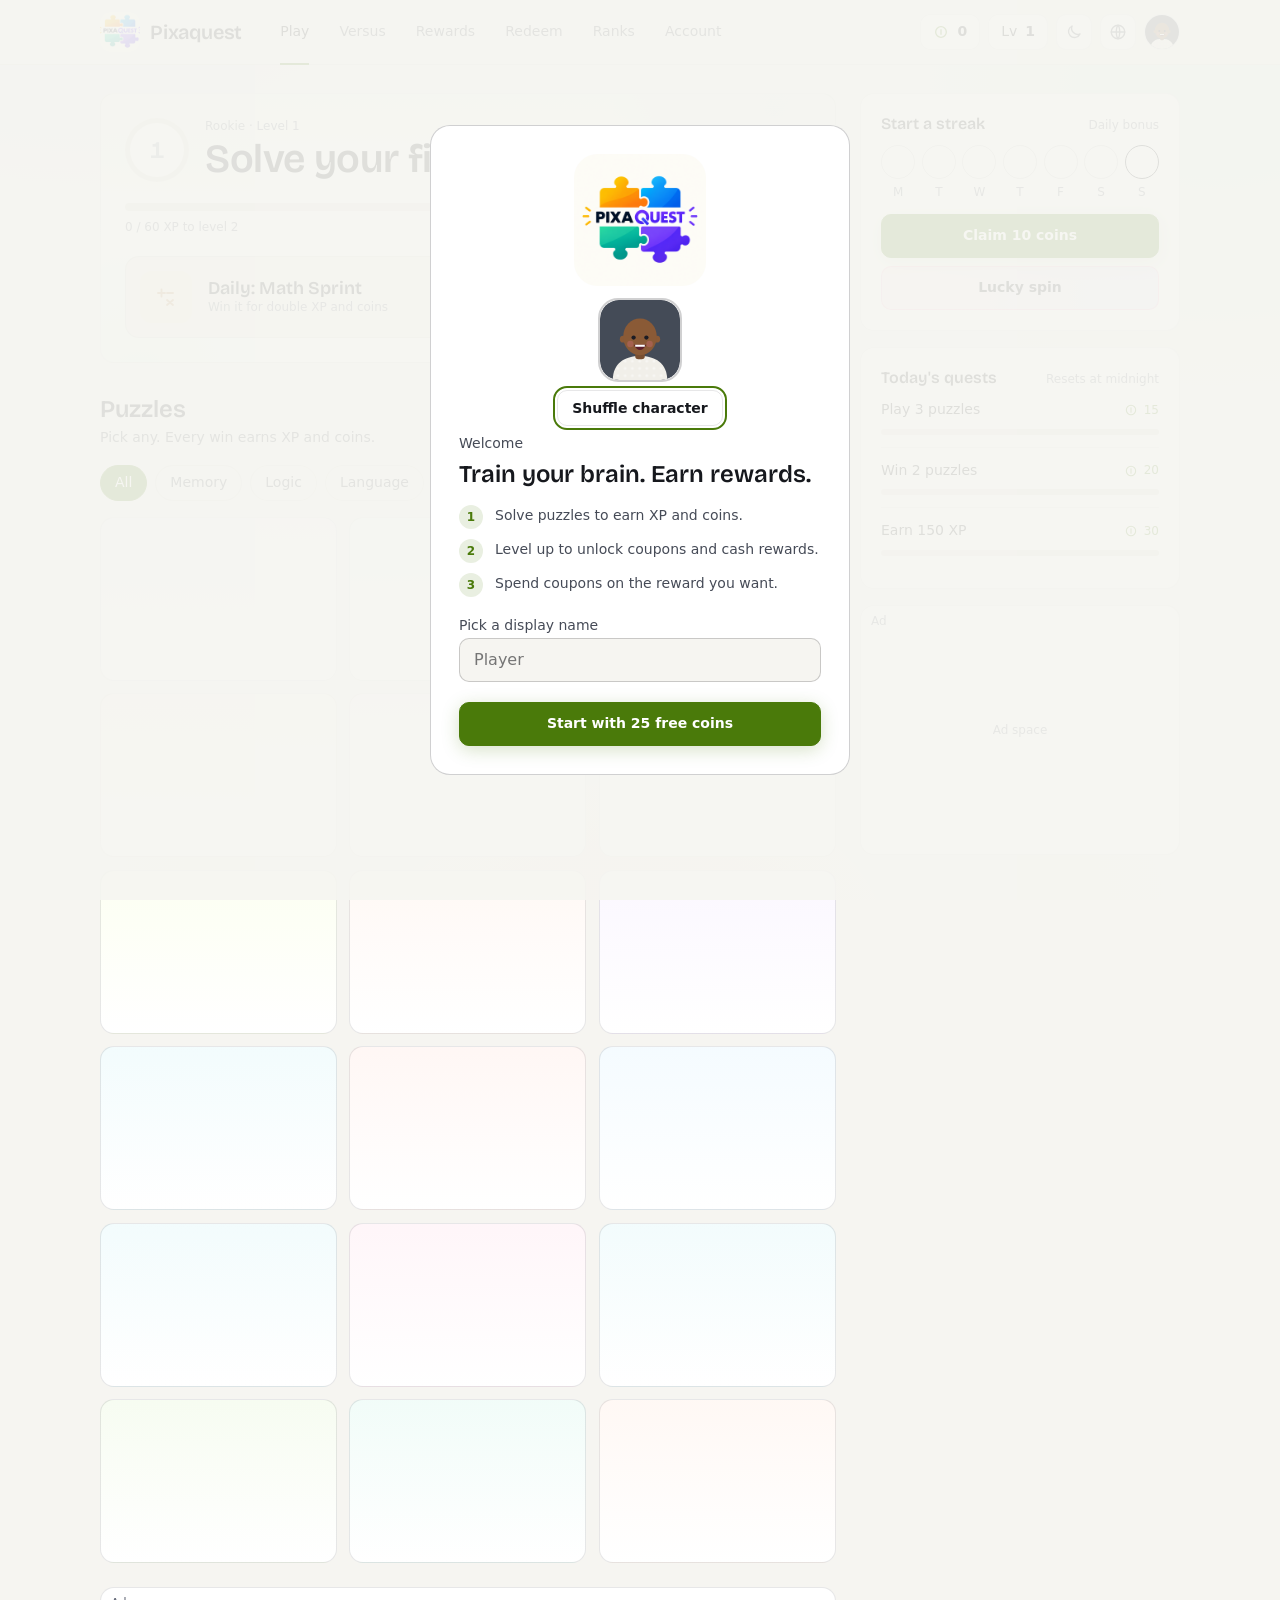
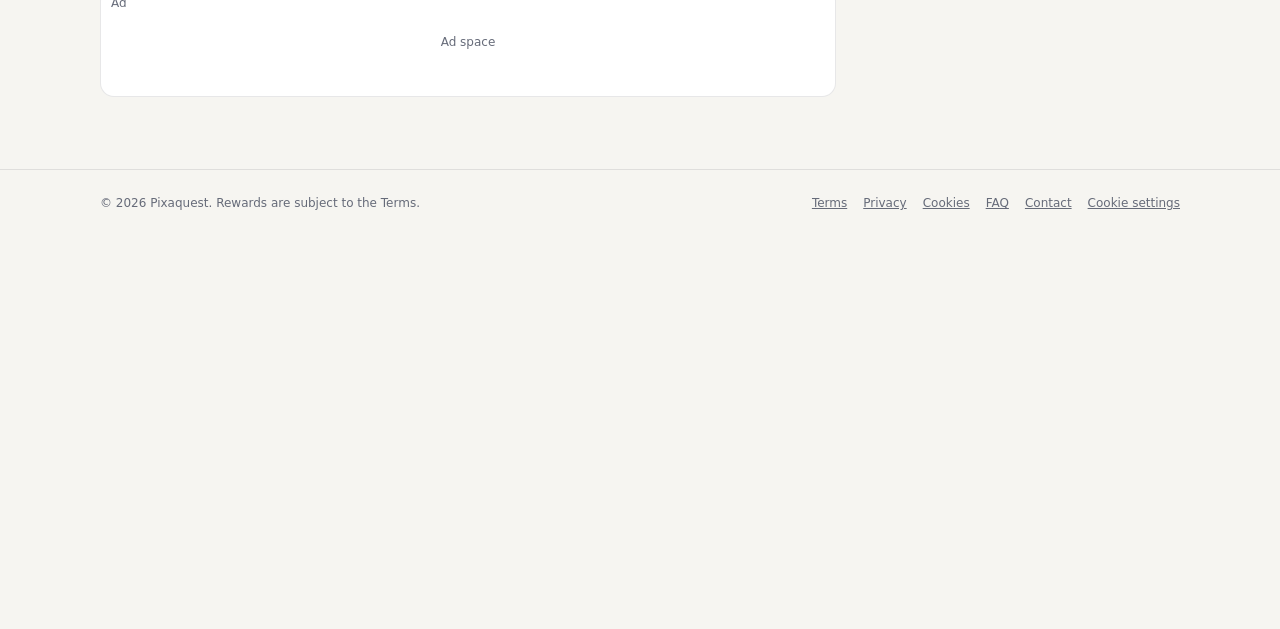
==== commit 20ab589b: "games update" ====
--- a/index.html
+++ b/index.html
@@ -4,7 +4,7 @@
 <meta charset="utf-8">
 <meta name="viewport" content="width=device-width, initial-scale=1, viewport-fit=cover">
 <title>Pixaquest – Solve Puzzles, Rank Up, Earn Rewards</title>
-<meta name="description" content="Six brain-sharpening puzzle games. Build a streak, climb the ranks, unlock coupons and cash milestones. Free to play.">
+<meta name="description" content="Eighteen brain-sharpening puzzle games. Build a streak, climb the ranks, unlock coupons and cash milestones. Free to play.">
 <meta name="color-scheme" content="dark light">
 <meta name="theme-color" content="#0e1013">
 <meta property="og:title" content="Pixaquest – Solve Puzzles, Rank Up, Earn Rewards">
--- a/styles.css
+++ b/styles.css
@@ -683,3 +683,37 @@
 }
 @media (max-width:640px){.chip-lvl{display:none}}
 @media (max-width:480px){.logo span{display:none}.top-in{gap:12px}.chips{margin-inline-start:auto}.themes{gap:6px}}
+
+/* rush bonus/bomb targets, versus warnings */
+.tg.gold{background:#f2d45c;box-shadow:0 0 18px #f2d45c99;animation:tgin .15s var(--ease),glow .5s ease-in-out infinite alternate}
+.tg.bomb{background:#ff6b5e}
+.tg em{position:absolute;inset:0;display:grid;place-items:center;font:700 1.25rem var(--f-disp);font-style:normal;color:#14170a;pointer-events:none}
+@keyframes glow{to{box-shadow:0 0 30px #f2d45ccc}}
+.vswarn{margin:-6px 0 14px;padding:10px 12px;font-size:.8125rem;line-height:1.45;color:var(--tx2);background:var(--s2);border:1px solid var(--line);border-inline-start:3px solid #ffb454;border-radius:var(--rs)}
+
+/* wavelength */
+.wv-ends{display:flex;justify-content:space-between;width:min(100%,420px);margin:0 auto 6px;font:600 .9375rem var(--f-disp);color:var(--tx2)}
+.wv-bar{position:relative;width:min(100%,420px);height:46px;margin:0 auto;border-radius:99px;border:1px solid var(--line);background:linear-gradient(90deg,#5aa9ff,#c28bff,#ff6b5e)}
+.wv-guess,.wv-tgt{position:absolute;top:-6px;bottom:-6px;width:6px;margin-left:-3px;border-radius:99px;background:#fff;box-shadow:0 0 0 2px rgba(0,0,0,.55)}
+.wv-tgt{background:#d6ff3d;width:8px;margin-left:-4px}
+.wv-band{position:absolute;top:0;bottom:0;background:rgba(255,255,255,.28);border-radius:99px}
+.wv-q{margin:18px 0 6px;font-size:clamp(1.75rem,7vw,2.5rem)}
+.wv-range{width:min(100%,420px);margin:6px auto 14px;display:block;accent-color:var(--ac)}
+/* snake */
+.snk{display:block;width:min(100%,380px);aspect-ratio:1;margin:0 auto;border:1px solid var(--line);border-radius:14px;background:#12151b}
+.snk-pad{display:grid;justify-items:center;gap:4px;margin:12px 0 4px}.snk-pad div{display:flex;gap:4px}
+.snk-pad button{width:52px;height:44px;border-radius:12px;border:1px solid var(--line);background:var(--s2);color:var(--tx);font-size:1rem;cursor:pointer}
+.snk-pad button:active{background:var(--s3)}
+@media (hover:hover) and (min-width:900px){.snk-pad{display:none}}
+/* word guess */
+.wd-grid{display:grid;gap:6px;justify-content:center;margin:0 auto}
+.wd-row{display:flex;gap:6px;justify-content:center}
+.wd-t{width:clamp(44px,12vw,56px);aspect-ratio:1;display:grid;place-items:center;border:2px solid var(--line);border-radius:10px;font:700 1.5rem var(--f-disp);text-transform:uppercase;background:var(--s2)}
+.wd-t.f{border-color:var(--tx3)}
+.wd-t.g,.wd-k.g{background:#2f9e75;border-color:#2f9e75;color:#fff}.wd-t.y,.wd-k.y{background:#b8902c;border-color:#b8902c;color:#fff}.wd-t.x,.wd-k.x{background:var(--s3);border-color:var(--s3);color:var(--tx3)}
+.wd-kb{display:grid;gap:6px;margin:0 auto;width:min(100%,460px)}.wd-krow{display:flex;gap:4px;justify-content:center}
+.wd-k{flex:1;min-width:0;height:46px;border-radius:8px;border:1px solid var(--line);background:var(--s2);color:var(--tx);font:600 .9375rem var(--f-disp);text-transform:uppercase;cursor:pointer;padding:0}.wd-k.wide{flex:1.6;font-size:.75rem}
+/* tic-tac-toe */
+.ttt{display:grid;grid-template-columns:repeat(3,1fr);gap:8px;width:min(100%,320px);margin:0 auto}
+.ttt-c{aspect-ratio:1;border-radius:14px;border:1px solid var(--line);background:var(--s2);color:var(--tx);font:700 2.5rem var(--f-disp);cursor:pointer}
+.ttt-c.X{color:#ff9f6b}.ttt-c.O{color:#5aa9ff}.ttt-c.hit{background:var(--ac);color:var(--ac-ink)}.ttt-c.hint{outline:3px solid var(--ac)}
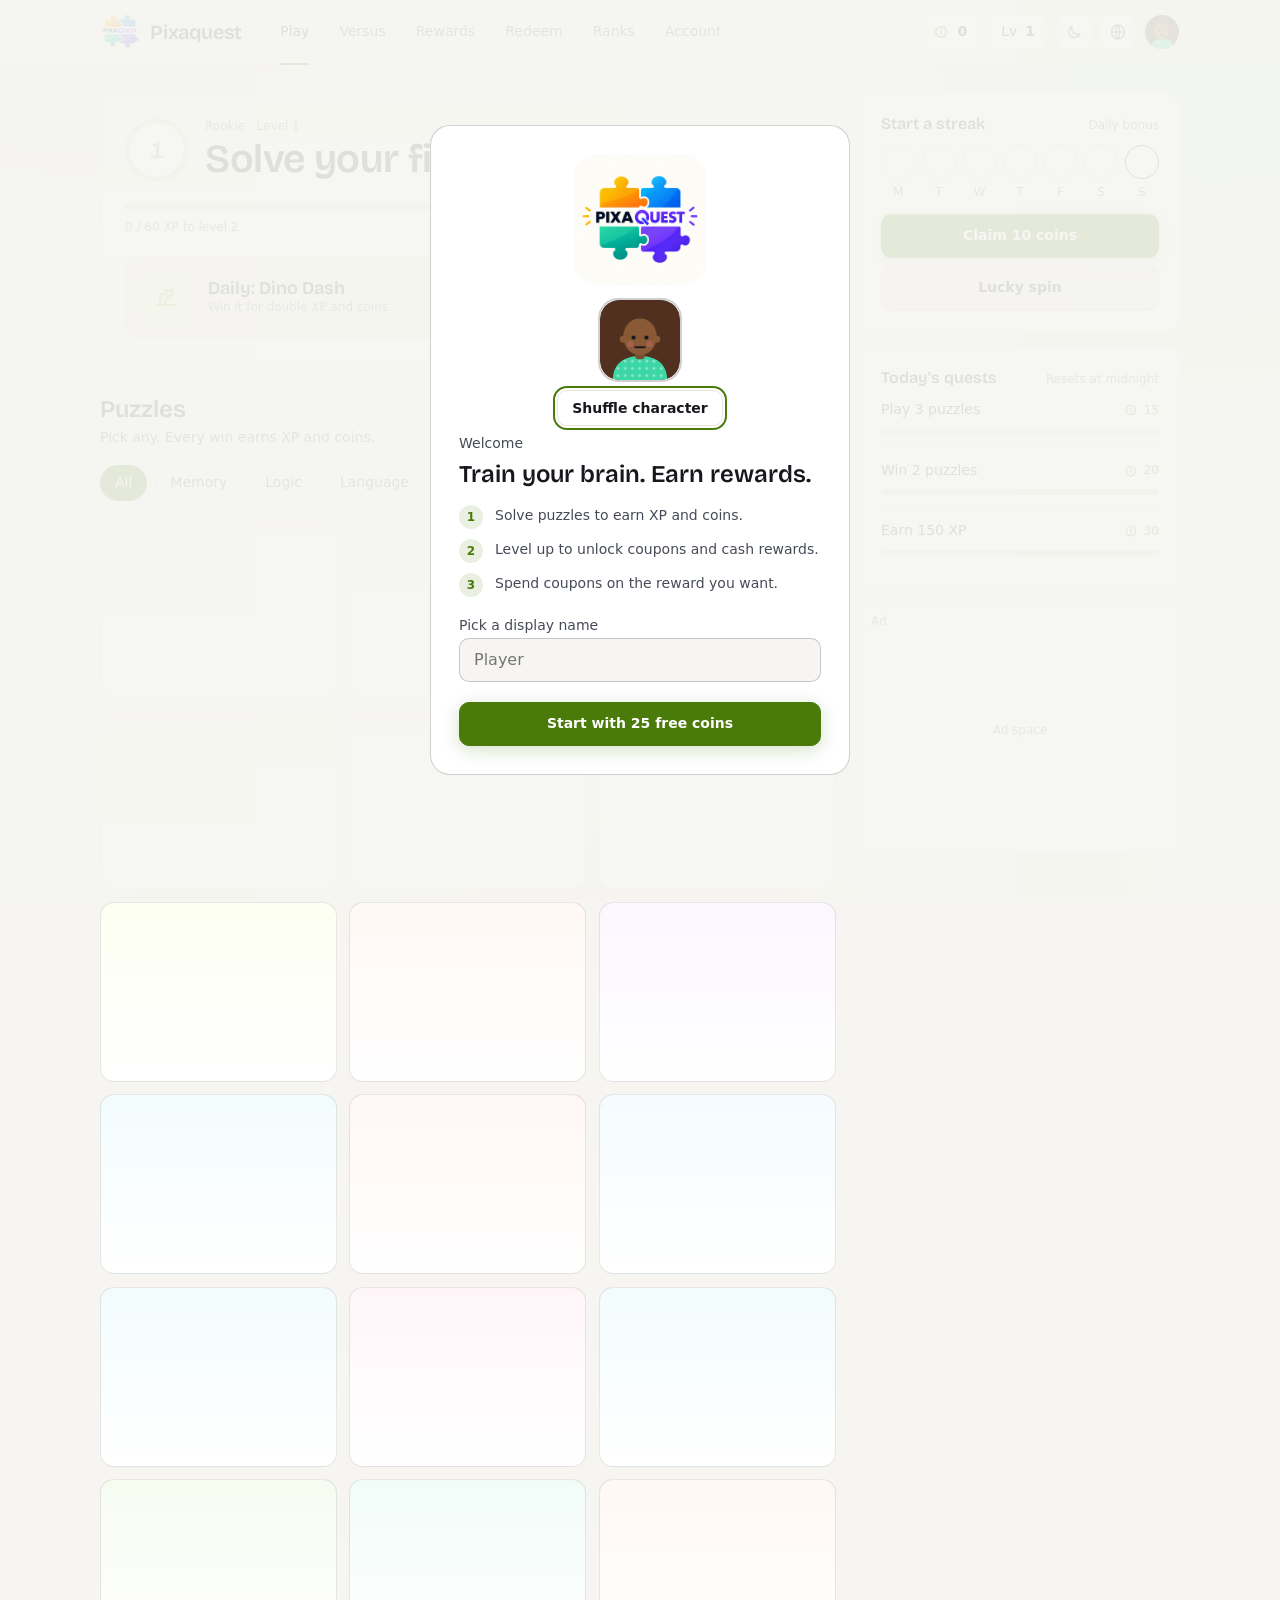
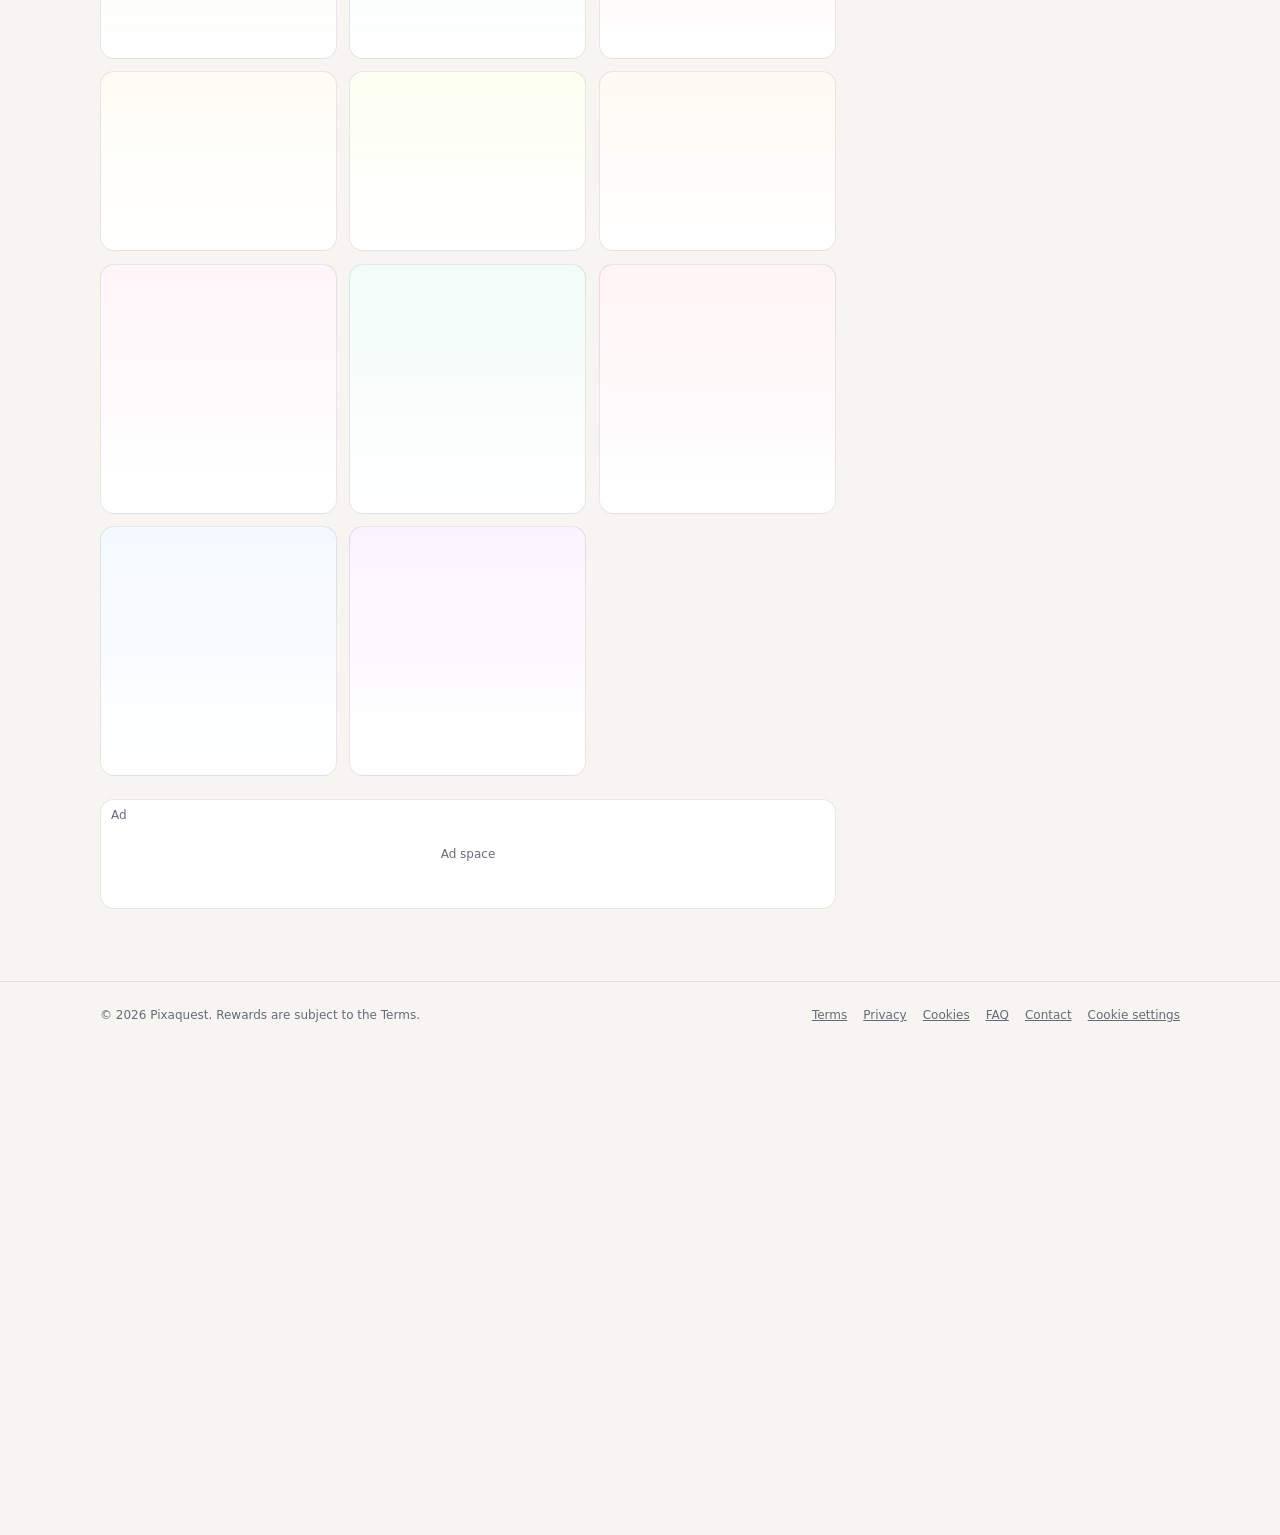
==== commit 48ce8f49: "new games" ====
--- a/index.html
+++ b/index.html
@@ -4,7 +4,7 @@
 <meta charset="utf-8">
 <meta name="viewport" content="width=device-width, initial-scale=1, viewport-fit=cover">
 <title>Pixaquest – Solve Puzzles, Rank Up, Earn Rewards</title>
-<meta name="description" content="Eighteen brain-sharpening puzzle games. Build a streak, climb the ranks, unlock coupons and cash milestones. Free to play.">
+<meta name="description" content="Twenty-six brain-sharpening puzzle games. Build a streak, climb the ranks, unlock coupons and cash milestones. Free to play.">
 <meta name="color-scheme" content="dark light">
 <meta name="theme-color" content="#0e1013">
 <meta property="og:title" content="Pixaquest – Solve Puzzles, Rank Up, Earn Rewards">
--- a/styles.css
+++ b/styles.css
@@ -717,3 +717,23 @@
 .ttt{display:grid;grid-template-columns:repeat(3,1fr);gap:8px;width:min(100%,320px);margin:0 auto}
 .ttt-c{aspect-ratio:1;border-radius:14px;border:1px solid var(--line);background:var(--s2);color:var(--tx);font:700 2.5rem var(--f-disp);cursor:pointer}
 .ttt-c.X{color:#ff9f6b}.ttt-c.O{color:#5aa9ff}.ttt-c.hit{background:var(--ac);color:var(--ac-ink)}.ttt-c.hint{outline:3px solid var(--ac)}
+
+/* viral games */
+.snk.flp,.snk.stk{width:min(100%,340px);aspect-ratio:3/4;cursor:pointer}
+.snk.dino{width:min(100%,480px);aspect-ratio:12/5;cursor:pointer}
+.mole-g{display:grid;grid-template-columns:repeat(3,1fr);gap:10px;width:min(100%,330px);margin:0 auto}
+.mole-h{aspect-ratio:1;border-radius:50%;border:1px solid var(--line);background:radial-gradient(circle at 50% 70%,#2a1f14,var(--s2));font-size:0;cursor:pointer;display:grid;place-items:center;padding:0}
+.mole-h span{font-size:2.5rem;transform:translateY(60%) scale(.4);opacity:0;transition:transform .12s,opacity .12s}
+.mole-h.up span{transform:none;opacity:1}.mole-h.bomb{background:radial-gradient(circle at 50% 70%,#3a1414,var(--s2))}
+.rx{display:grid;place-items:center;width:min(100%,420px);height:260px;margin:0 auto;border-radius:18px;border:1px solid var(--line);font:700 1.5rem var(--f-disp);color:#fff;cursor:pointer;background:var(--s2)}
+.rx.wait{background:#c0392b}.rx.go{background:#2f9e75}.rx.early{background:#b8902c}.rx.idle{color:var(--tx)}
+
+/* banner art */
+.art{height:112px;background-image:none!important}
+.art .bn{position:absolute;inset:0;width:100%;height:100%;font-family:var(--f-disp)}
+.art .gi{position:absolute;inset-inline-start:8px;bottom:8px;width:34px;height:34px;border-radius:10px;background:rgba(14,16,19,.55);backdrop-filter:blur(6px);border:1px solid color-mix(in srgb,var(--c) 55%,transparent);color:#fff;display:grid;place-items:center}
+.art .gi svg{width:18px;height:18px}
+.gcard:hover .art .bn{transform:scale(1.06)}.art .bn{transition:transform .4s var(--ease)}
+@media (max-width:760px){.art{height:88px}}
+.snk.slc,.snk.brk{width:min(100%,340px);aspect-ratio:3/4;cursor:crosshair}
+.snk.blk{width:min(100%,312px);aspect-ratio:312/432}
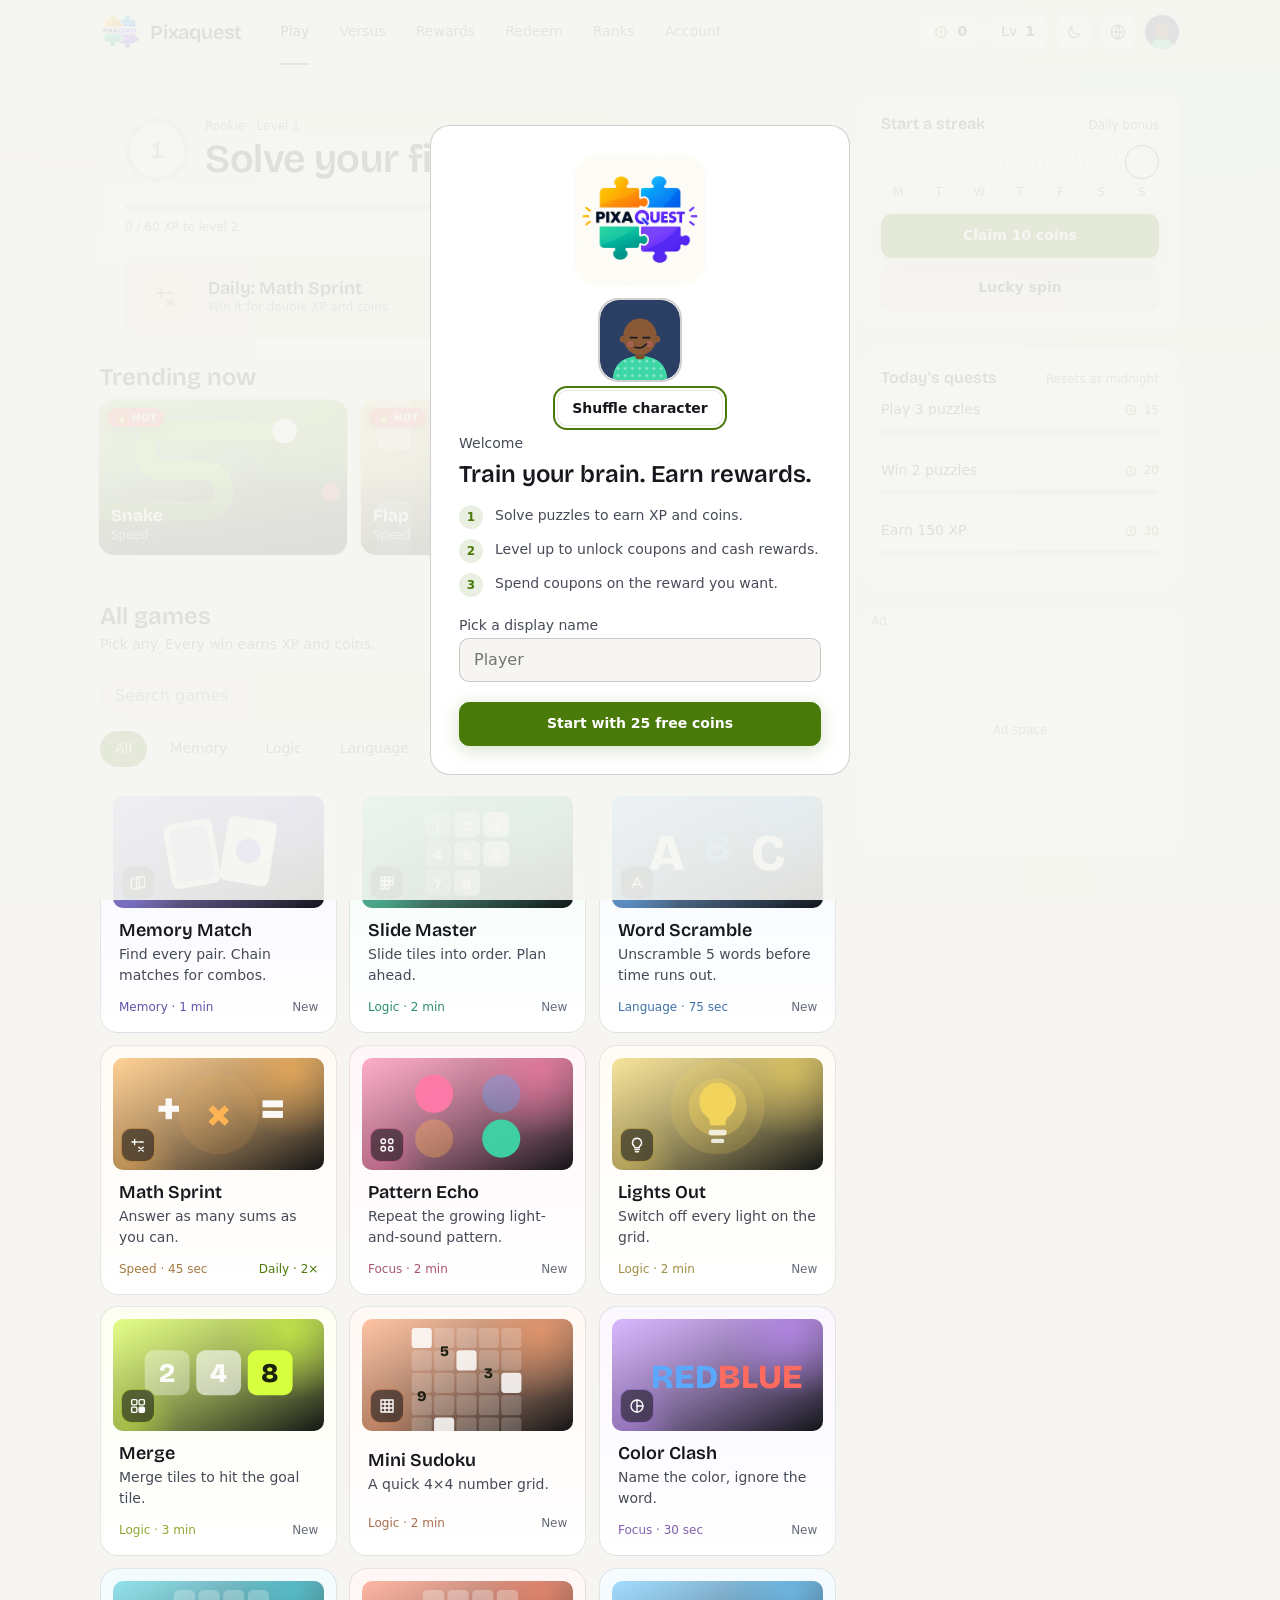
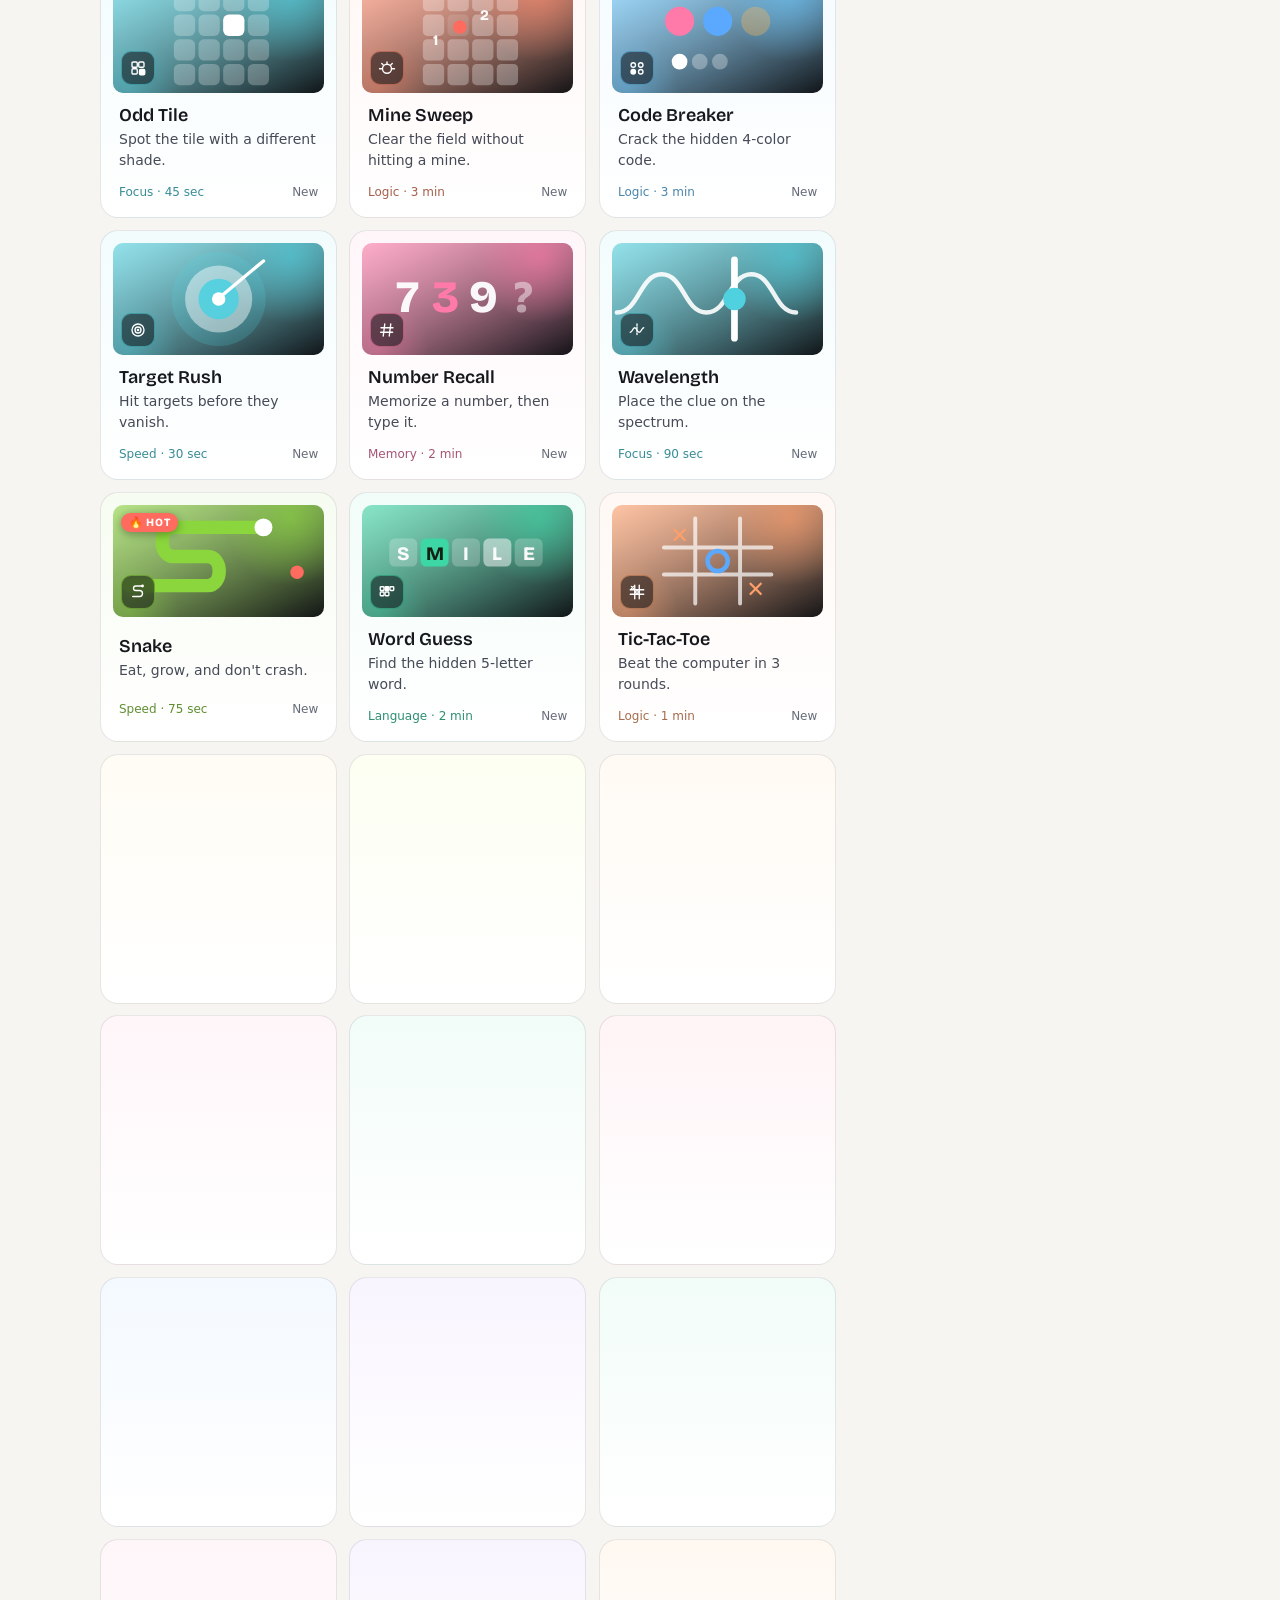
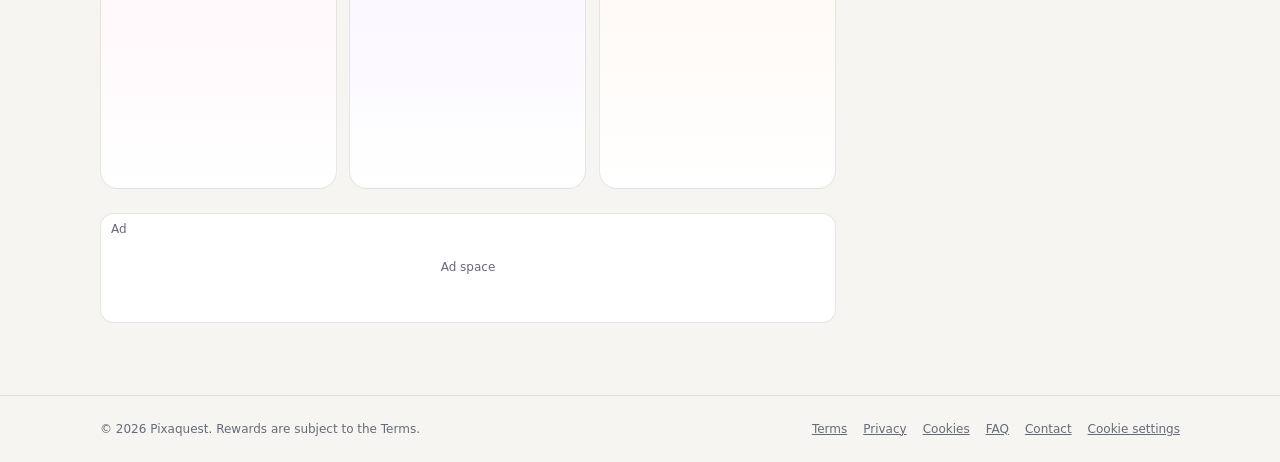
==== commit 24fb949e: "ui ux" ====
--- a/index.html
+++ b/index.html
@@ -4,7 +4,7 @@
 <meta charset="utf-8">
 <meta name="viewport" content="width=device-width, initial-scale=1, viewport-fit=cover">
 <title>Pixaquest – Solve Puzzles, Rank Up, Earn Rewards</title>
-<meta name="description" content="Twenty-six brain-sharpening puzzle games. Build a streak, climb the ranks, unlock coupons and cash milestones. Free to play.">
+<meta name="description" content="Thirty brain-sharpening puzzle games. Build a streak, climb the ranks, unlock coupons and cash milestones. Free to play.">
 <meta name="color-scheme" content="dark light">
 <meta name="theme-color" content="#0e1013">
 <meta property="og:title" content="Pixaquest – Solve Puzzles, Rank Up, Earn Rewards">
@@ -73,8 +73,12 @@
           </div>
         </div>
 
+        <div class="trend-h"><h2 class="h2" data-i18n="play.trend">Trending now</h2></div>
+        <div class="trend" id="trend"></div>
+
         <h2 class="h2" data-i18n="play.puzzles">Puzzles</h2>
         <p class="lead" data-i18n="play.lead">Pick any. Every win earns XP and coins.</p>
+        <input class="gsearch" id="gSearch" type="search" autocomplete="off" placeholder="Search games" aria-label="Search games" data-i18n-attr="placeholder:play.search;aria-label:play.search">
         <div class="filters" id="filters" role="group" aria-label="Filter puzzles" data-i18n-attr="aria-label:play.filter"></div>
         <div class="grid" id="gameGrid"></div>
         <div class="ad ad-inline" data-ad="inline"></div>
--- a/styles.css
+++ b/styles.css
@@ -737,3 +737,24 @@
 @media (max-width:760px){.art{height:88px}}
 .snk.slc,.snk.brk{width:min(100%,340px);aspect-ratio:3/4;cursor:crosshair}
 .snk.blk{width:min(100%,312px);aspect-ratio:312/432}
+
+/* games UI v2 */
+.trend{display:flex;gap:12px;overflow-x:auto;scroll-snap-type:x proximity;padding:4px 2px 14px;margin:0 -2px 8px;scrollbar-width:none}.trend::-webkit-scrollbar{display:none}
+.tcard{position:relative;flex:0 0 clamp(190px,56vw,250px);aspect-ratio:16/10;border-radius:16px;overflow:hidden;border:1px solid color-mix(in srgb,var(--c) 40%,var(--line));padding:0;background:var(--s1);color:#fff;text-align:start;scroll-snap-align:start;cursor:pointer;transition:transform .25s var(--ease),box-shadow .25s}
+.tcard:hover{transform:translateY(-3px);box-shadow:0 12px 32px color-mix(in srgb,var(--c) 35%,transparent)}
+.tcard .art{position:absolute;inset:0;height:100%;border-radius:0}
+.tcard::after{content:"";position:absolute;inset:0;background:linear-gradient(180deg,transparent 45%,rgba(8,10,14,.82))}
+.tname{position:absolute;z-index:2;inset-inline:12px;bottom:10px;display:grid}.tname b{font:700 1.0625rem var(--f-disp)}.tname span{font-size:.75rem;opacity:.75}
+.tplay{position:absolute;z-index:2;inset-inline-end:10px;bottom:10px;width:34px;height:34px;border-radius:50%;display:grid;place-items:center;background:var(--c);color:#14170a;font-size:.8rem;opacity:0;transform:scale(.7);transition:.2s var(--ease)}
+.tcard:hover .tplay,.tcard:focus-visible .tplay,.gcard:hover .tplay{opacity:1;transform:none}
+.art .tplay{bottom:8px;inset-inline-end:8px;width:30px;height:30px}
+.bdg{position:absolute;z-index:3;top:8px;inset-inline-start:8px;font:800 .6875rem var(--f-disp);font-style:normal;letter-spacing:.06em;padding:3px 8px;border-radius:99px;background:#ff6b5e;color:#fff;box-shadow:0 2px 10px rgba(0,0,0,.35)}
+.bdg.new{background:#d6ff3d;color:#14170a}
+.gsearch{width:100%;max-width:360px;margin:0 0 10px;padding:11px 14px;border-radius:99px;border:1px solid var(--line);background:var(--s2);color:var(--tx);font:inherit}
+.gsearch:focus{outline:2px solid var(--ac);outline-offset:1px}
+.gcard{border-radius:18px}.gcard h3{font-family:var(--f-disp)}
+.game-shell{box-shadow:0 30px 80px rgba(0,0,0,.5),0 0 0 1px color-mix(in srgb,var(--c,#d6ff3d) 25%,transparent),0 0 60px color-mix(in srgb,var(--c,#d6ff3d) 14%,transparent)}
+.game-shell::before{content:"";position:absolute;inset:-40% -20% auto;height:70%;background:radial-gradient(closest-side,color-mix(in srgb,var(--c,#d6ff3d) 22%,transparent),transparent);pointer-events:none}
+.snk.hop,.snk.blt,.snk.bub{width:min(100%,340px);aspect-ratio:3/4;cursor:crosshair}
+.snk.road{width:min(100%,360px);aspect-ratio:360/440}
+@media (prefers-reduced-motion:reduce){.tcard,.art .bn{transition:none}}
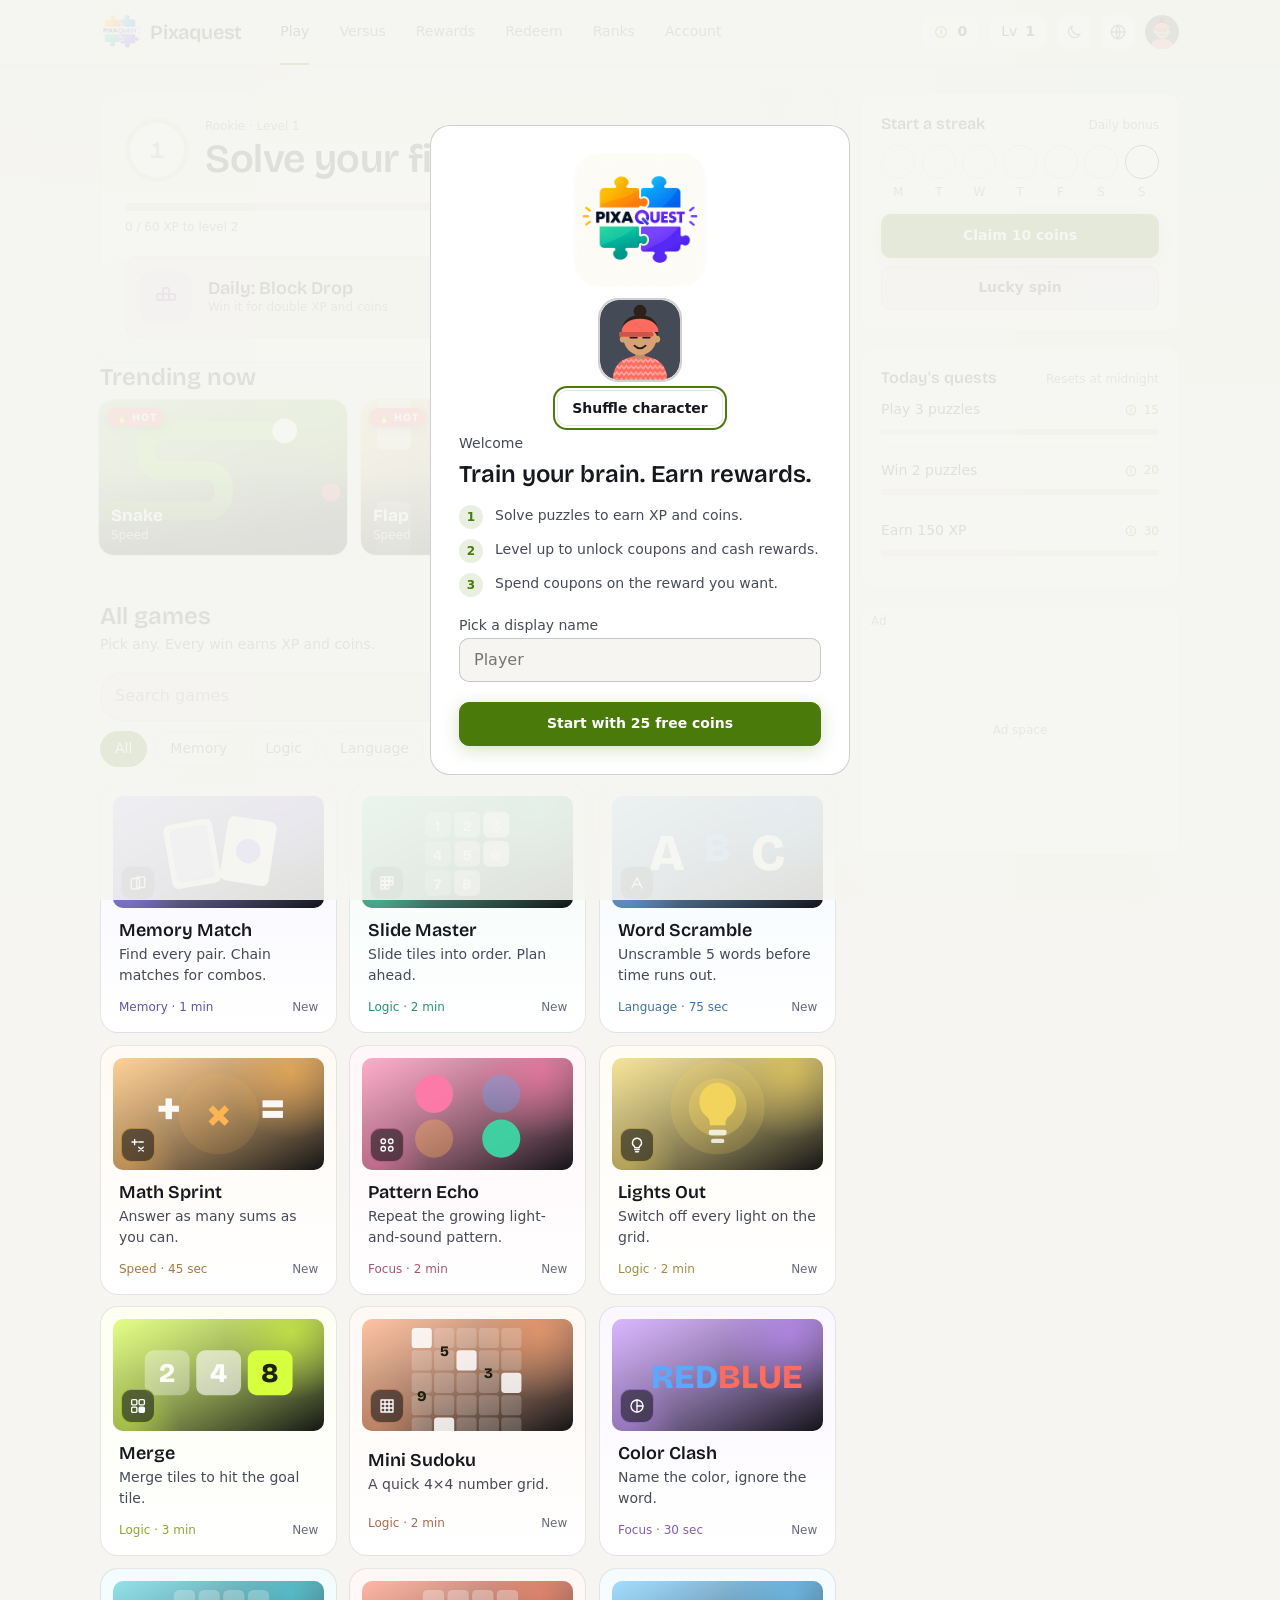
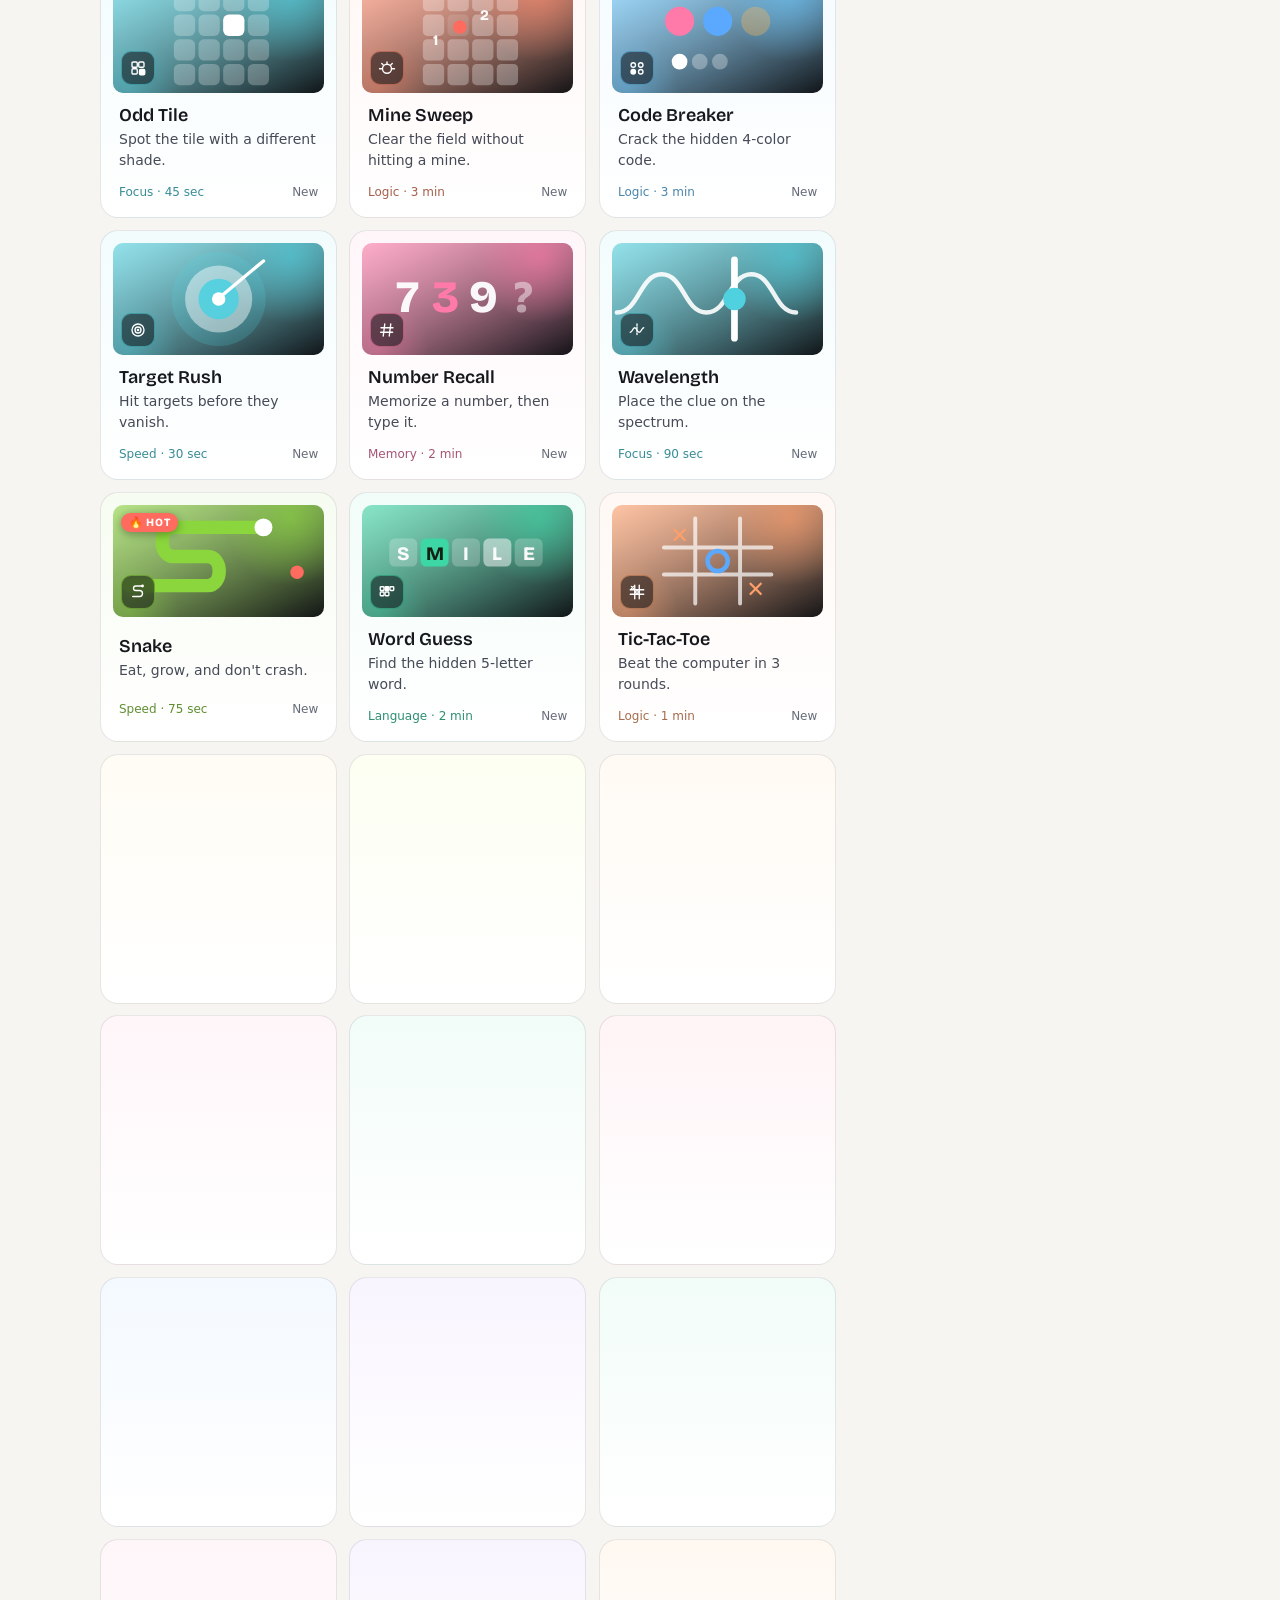
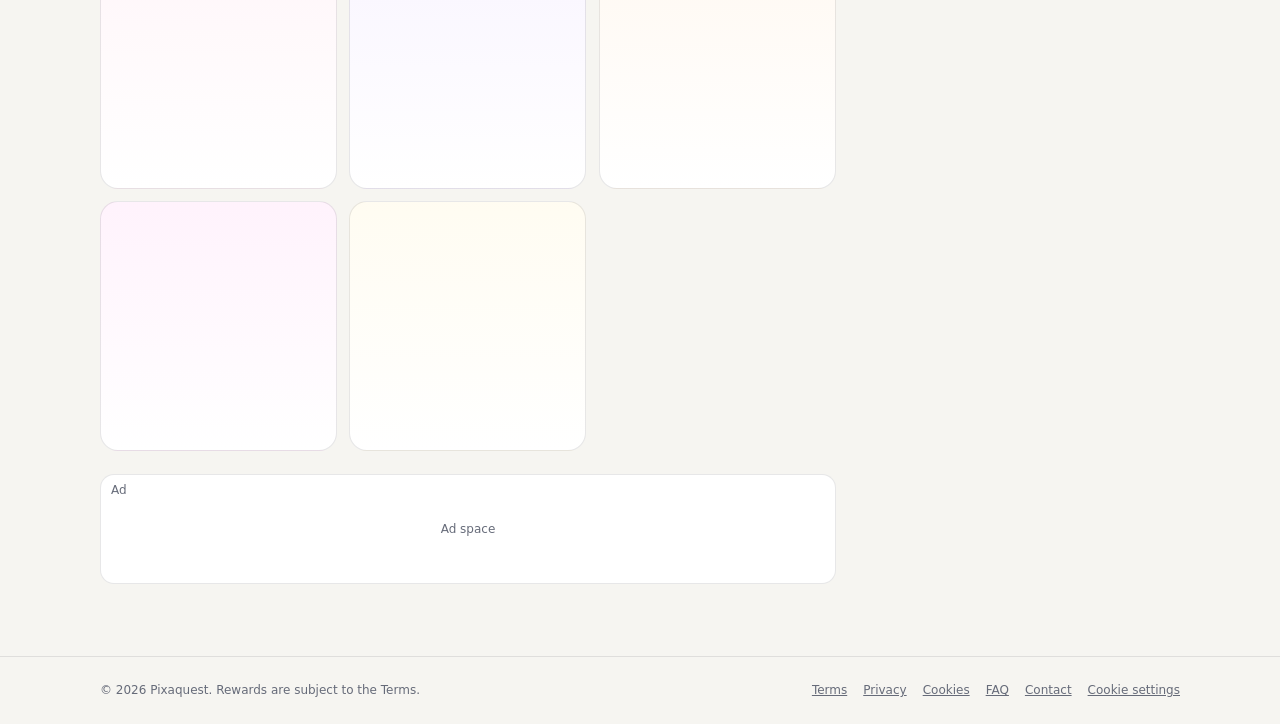
==== commit 411b9080: "games updated" ====
--- a/index.html
+++ b/index.html
@@ -4,7 +4,7 @@
 <meta charset="utf-8">
 <meta name="viewport" content="width=device-width, initial-scale=1, viewport-fit=cover">
 <title>Pixaquest – Solve Puzzles, Rank Up, Earn Rewards</title>
-<meta name="description" content="Thirty brain-sharpening puzzle games. Build a streak, climb the ranks, unlock coupons and cash milestones. Free to play.">
+<meta name="description" content="Thirty-two brain-sharpening puzzle games. Build a streak, climb the ranks, unlock coupons and cash milestones. Free to play.">
 <meta name="color-scheme" content="dark light">
 <meta name="theme-color" content="#0e1013">
 <meta property="og:title" content="Pixaquest – Solve Puzzles, Rank Up, Earn Rewards">
--- a/styles.css
+++ b/styles.css
@@ -758,3 +758,35 @@
 .snk.hop,.snk.blt,.snk.bub{width:min(100%,340px);aspect-ratio:3/4;cursor:crosshair}
 .snk.road{width:min(100%,360px);aspect-ratio:360/440}
 @media (prefers-reduced-motion:reduce){.tcard,.art .bn{transition:none}}
+
+/* ===== game UI v3: immersive glass + neon + depth ===== */
+#gameOv{background:radial-gradient(90% 60% at 50% 0%,color-mix(in srgb,var(--c,#8b7bff) 38%,#07060d),#05040a 70%);perspective:1400px;overflow:auto}
+#gameOv::before,#gameOv::after{content:"";position:fixed;width:60vmax;height:60vmax;border-radius:50%;filter:blur(90px);opacity:.35;pointer-events:none;background:var(--c,#8b7bff);animation:aur 14s ease-in-out infinite alternate}
+#gameOv::before{top:-30vmax;left:-20vmax}#gameOv::after{bottom:-35vmax;right:-25vmax;background:color-mix(in srgb,var(--c,#8b7bff) 50%,#ff4fd8);animation-duration:18s}
+@keyframes aur{to{transform:translate(8vmax,6vmax) scale(1.15)}}
+#gameOv .game-shell{position:relative;z-index:1;max-width:480px;border-radius:28px;padding:16px 16px 18px;background:linear-gradient(160deg,rgba(255,255,255,.09),rgba(255,255,255,.03) 40%,rgba(10,8,20,.55));backdrop-filter:blur(22px) saturate(1.3);-webkit-backdrop-filter:blur(22px) saturate(1.3);border:1px solid rgba(255,255,255,.14);box-shadow:0 40px 90px -20px rgba(0,0,0,.7),0 0 0 1px color-mix(in srgb,var(--c) 30%,transparent),0 0 80px -10px color-mix(in srgb,var(--c) 45%,transparent),inset 0 1px 0 rgba(255,255,255,.22);animation:shellIn .5s var(--ease)}
+@keyframes shellIn{from{opacity:0;transform:translateY(24px) rotateX(10deg) scale(.96)}}
+#gameOv .game-shell::before{display:none}
+#gameOv .game-bar{margin-bottom:14px}
+#gameOv .game-bar h2{font:800 1.25rem var(--f-disp);letter-spacing:-.01em;background:linear-gradient(90deg,#fff,color-mix(in srgb,var(--c) 70%,#fff));-webkit-background-clip:text;background-clip:text;color:transparent}
+#gameOv .hud{padding:5px 12px;border-radius:99px;font:700 .8125rem var(--f-disp);color:#fff;background:rgba(255,255,255,.08);border:1px solid rgba(255,255,255,.16);box-shadow:inset 0 1px 0 rgba(255,255,255,.18),0 4px 14px rgba(0,0,0,.35)}
+#gameOv .hud.low{color:#ff8a80;border-color:#ff6b5e;box-shadow:0 0 16px rgba(255,107,94,.5);animation:lowp .8s infinite alternate}
+@keyframes lowp{to{transform:scale(1.08)}}
+#gameOv .x{border-radius:50%;background:rgba(255,255,255,.08);border-color:rgba(255,255,255,.16);color:#fff}
+#gameOv .stage{min-height:360px}
+#gameOv .cd{font:900 8rem/1 var(--f-disp);color:#fff;text-shadow:0 1px 0 color-mix(in srgb,var(--c) 90%,#000),0 2px 0 color-mix(in srgb,var(--c) 80%,#000),0 3px 0 color-mix(in srgb,var(--c) 70%,#000),0 4px 0 color-mix(in srgb,var(--c) 60%,#000),0 6px 0 color-mix(in srgb,var(--c) 45%,#000),0 14px 28px rgba(0,0,0,.6),0 0 50px var(--c)}
+#gameOv .pw{border-radius:99px;background:rgba(255,255,255,.09);border-color:rgba(255,255,255,.2);color:#fff;box-shadow:inset 0 1px 0 rgba(255,255,255,.22),0 6px 16px rgba(0,0,0,.35);transition:transform .15s var(--ease),box-shadow .15s}
+#gameOv .pw:hover{transform:translateY(-2px);box-shadow:0 10px 24px color-mix(in srgb,var(--c) 40%,transparent),inset 0 1px 0 rgba(255,255,255,.3)}
+#gameOv .pw b{color:#ffd23d}
+.snk,.t3c{border-radius:22px!important;border:1px solid color-mix(in srgb,var(--c,#fff) 45%,rgba(255,255,255,.12))!important;box-shadow:0 24px 48px -12px rgba(0,0,0,.65),0 0 40px -6px color-mix(in srgb,var(--c,#8b7bff) 55%,transparent),inset 0 0 0 1px rgba(255,255,255,.05)}
+.t3c{display:block;margin:0 auto;width:min(100%,340px);aspect-ratio:3/4;background:radial-gradient(120% 90% at 50% 0%,color-mix(in srgb,var(--c,#8b7bff) 50%,#0b0716),#05040c 80%)}
+.t3{display:grid;gap:10px;justify-items:center}
+.t3 .snk-pad{width:100%}
+/* tactile 3D tiles */
+.ttt-c,.wd-t,.wd-k,.mole-h,.ans,.pad,.tile2,.slide-board button,.mem .card3d button{background-image:linear-gradient(180deg,rgba(255,255,255,.14),rgba(255,255,255,0) 55%);box-shadow:inset 0 1px 0 rgba(255,255,255,.25),inset 0 -3px 0 rgba(0,0,0,.28),0 5px 0 rgba(0,0,0,.35),0 10px 18px rgba(0,0,0,.35);transition:transform .12s var(--ease),box-shadow .12s}
+.ttt-c:active,.wd-k:active,.mole-h:active,.ans:active,.pad:active{transform:translateY(4px);box-shadow:inset 0 1px 0 rgba(255,255,255,.2),0 1px 0 rgba(0,0,0,.35)}
+.ttt-c:hover,.ans:hover,.pad:hover{transform:translateY(-2px)}
+.rx{box-shadow:inset 0 2px 0 rgba(255,255,255,.3),inset 0 -8px 0 rgba(0,0,0,.25),0 14px 0 rgba(0,0,0,.35),0 24px 40px rgba(0,0,0,.45);transition:transform .1s}
+.rx:active{transform:translateY(8px)}
+@media (max-width:560px){#gameOv{padding:8px}#gameOv .game-shell{border-radius:22px;padding:12px}#gameOv .cd{font-size:6rem}}
+@media (prefers-reduced-motion:reduce){#gameOv::before,#gameOv::after,#gameOv .game-shell{animation:none}}
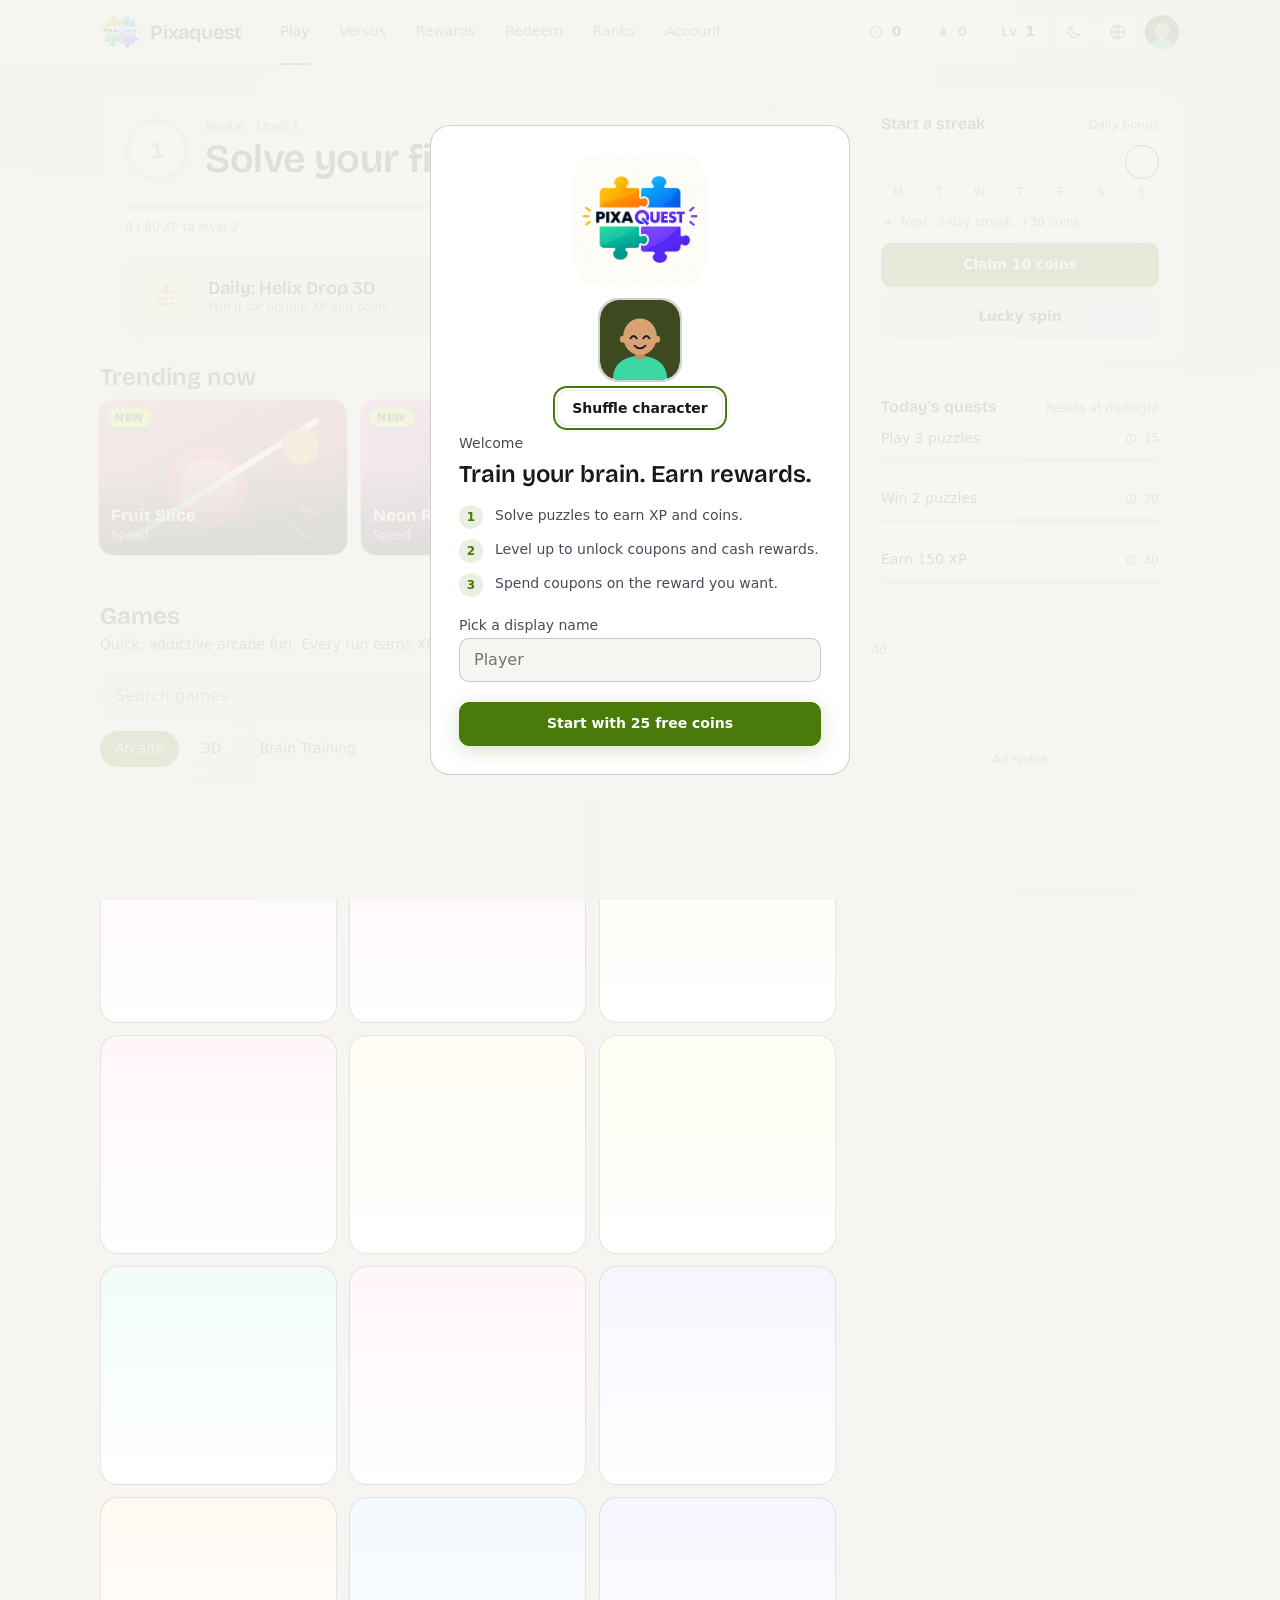
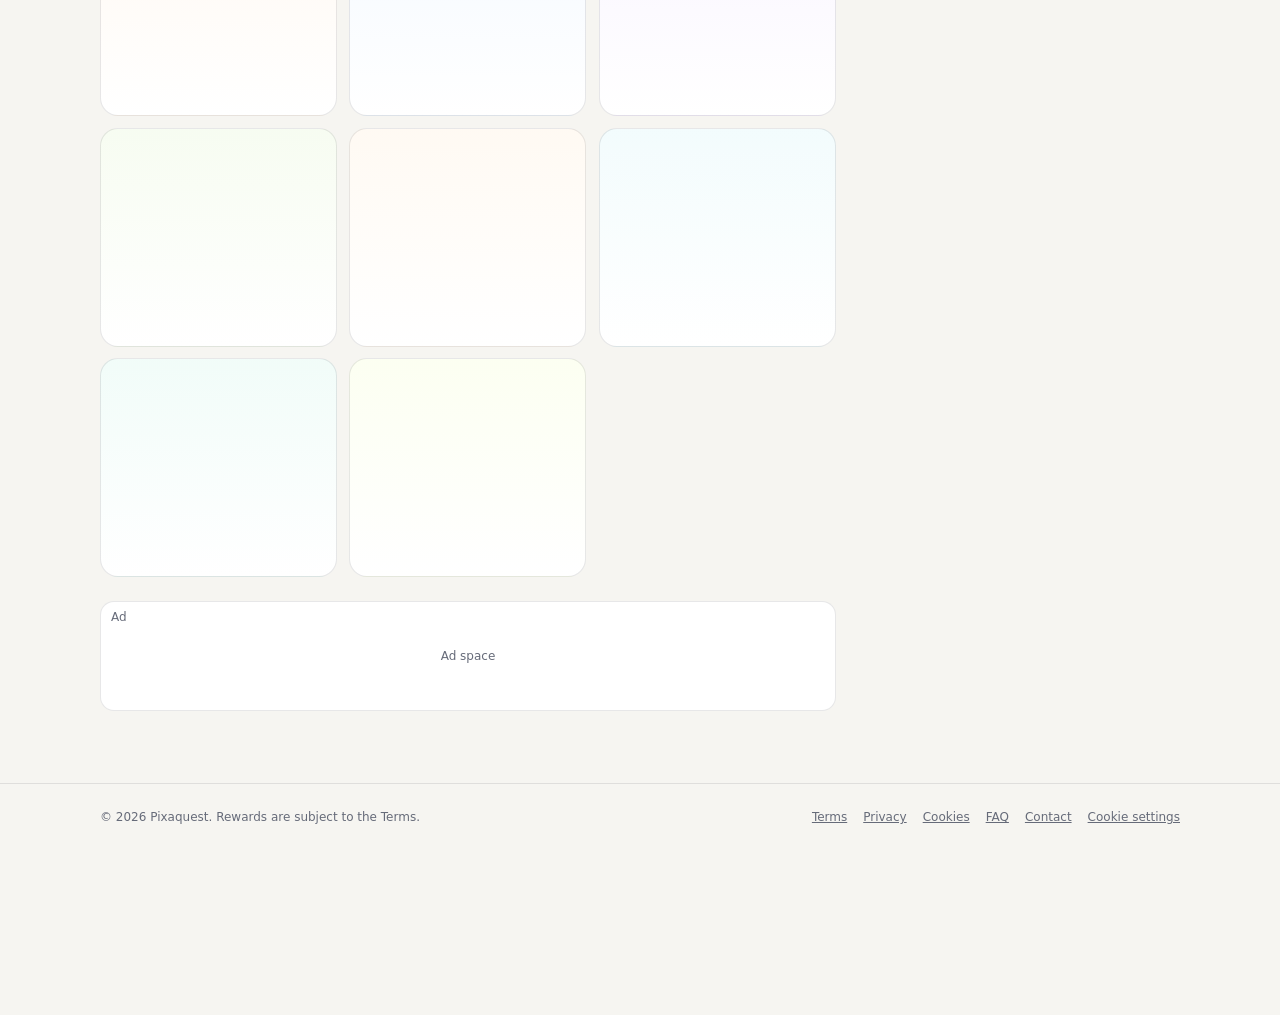
==== commit fb972fa6: "g&u" ====
--- a/index.html
+++ b/index.html
@@ -22,6 +22,7 @@
 <script src="theme.js"></script>
 </head>
 <body>
+<svg width="0" height="0" style="position:absolute" aria-hidden="true"><defs><linearGradient id="fg" x1="0" y1="1" x2="0" y2="0"><stop offset="0" stop-color="#ff5d4a"/><stop offset=".6" stop-color="#ffb454"/><stop offset="1" stop-color="#ffe27a"/></linearGradient><symbol id="flameG" viewBox="0 0 24 24"><path d="M12 2c1 4 5 6 5 11a5 5 0 01-10 0c0-2 1-3 2-4 0 2 1 3 2 3 0-4-1-6 1-10z" fill="url(#fg)"/></symbol></defs></svg>
 <a class="skip" href="#main" data-i18n="skip">Skip to content</a>
 
 <div class="ad rail rail-l" data-ad="rail"></div>
@@ -43,6 +44,7 @@
     </nav>
     <div class="chips">
       <div class="chip" id="chipCoinBox" data-i18n-attr="title:chip.coins" title="Coins"><svg class="ic" viewBox="0 0 24 24" fill="none" stroke="currentColor" stroke-width="2"><circle cx="12" cy="12" r="8"/><path d="M12 8v8"/></svg><b id="chipCoins">0</b></div>
+      <div class="chip chip-streak" id="chipStreak" data-i18n-attr="title:chip.streak" title="Day streak"><svg class="ic flame" viewBox="0 0 24 24" aria-hidden="true"><path d="M12 2c1 4 5 6 5 11a5 5 0 01-10 0c0-2 1-3 2-4 0 2 1 3 2 3 0-4-1-6 1-10z" fill="currentColor"/></svg><b id="chipStreakN">0</b></div>
       <div class="chip chip-lvl" data-i18n-attr="title:chip.level" title="Level"><span data-i18n="chip.lv">Lv</span> <b id="chipLvl">1</b></div>
       <button class="chip icon" id="themeBtn" aria-label="Theme" data-i18n-attr="aria-label:theme.toggle;title:theme.toggle">
         <svg class="ic ic-sun" viewBox="0 0 24 24" fill="none" stroke="currentColor" stroke-width="1.8" stroke-linecap="round"><circle cx="12" cy="12" r="4"/><path d="M12 3v2M12 19v2M3 12h2M19 12h2M5.6 5.6L7 7M17 17l1.4 1.4M5.6 18.4L7 17M17 7l1.4-1.4"/></svg>
@@ -66,6 +68,7 @@
           </div>
           <div class="bar" role="img" aria-label="XP" data-i18n-attr="aria-label:xp.progress"><i id="xpFill"></i></div>
           <div class="bar-meta meta"><span id="xpText"></span><span id="nextMile"></span></div>
+          <div class="risk" id="risk" hidden></div>
           <div class="feat">
             <span class="gi" id="featIcon"></span>
             <div class="feat-t"><b id="featName"></b><span class="meta" id="featNote"></span></div>
@@ -175,6 +178,7 @@
     </div>
     <div class="vsbar" id="vsbar" hidden></div>
     <div class="combo" id="combo" hidden><b></b><span><i></i></span></div>
+    <div class="bigscore" id="bigScore" hidden><small></small><b>0</b></div>
     <div class="stage" id="stage"></div>
     <div class="powers" id="powers"></div>
     <div class="ad ad-game" data-ad="game"></div>
--- a/styles.css
+++ b/styles.css
@@ -236,7 +236,7 @@
 .center{text-align:center;display:grid;gap:10px;justify-items:center}
 
 @media (max-width:900px){
-  .layout{grid-template-columns:1fr}
+  .layout{grid-template-columns:minmax(0,1fr)}
   .col-side{position:static}
   .ad-side{min-height:100px}
 }
@@ -790,3 +790,109 @@
 .rx:active{transform:translateY(8px)}
 @media (max-width:560px){#gameOv{padding:8px}#gameOv .game-shell{border-radius:22px;padding:12px}#gameOv .cd{font-size:6rem}}
 @media (prefers-reduced-motion:reduce){#gameOv::before,#gameOv::after,#gameOv .game-shell{animation:none}}
+
+/* ===== retention + character flair ===== */
+.flame{width:20px;height:20px;flex:none}
+.chip-streak{color:var(--tx3);gap:6px}
+.chip-streak .ic{width:16px;height:16px;color:var(--tx3);transition:color .3s}
+.chip-streak.on{color:var(--tx)}
+.chip-streak.on .ic{color:#ff9a3d;filter:drop-shadow(0 0 6px rgba(255,140,60,.55));animation:flick 2.4s ease-in-out infinite}
+.chip-streak.risk{border-color:#ff9a3d}
+.chip-streak.risk .ic{animation:flick 1s ease-in-out infinite}
+@keyframes flick{0%,100%{transform:scale(1) rotate(-2deg)}50%{transform:scale(1.14) rotate(2deg)}}
+
+.risk{display:flex;align-items:center;gap:12px;margin-bottom:14px;padding:12px 14px;border-radius:var(--r);border:1px solid color-mix(in srgb,#ff9a3d 50%,transparent);background:color-mix(in srgb,#ff9a3d 10%,var(--s1))}
+.risk[hidden]{display:none}
+.risk .flame{width:28px;height:28px;animation:flick 1.2s ease-in-out infinite}
+.risk div{display:grid;flex:1;min-width:0}.risk b{font-weight:600}.risk span{font-size:.8125rem;color:var(--tx2)}
+
+.road{display:flex;align-items:center;gap:6px;margin:0 0 12px}.road .flame{width:14px;height:14px}
+.streak-up{display:flex;align-items:center;justify-content:center;gap:6px}
+.cosm{color:var(--ac);font-weight:500}
+
+/* account overview */
+.ov-grid{display:grid;grid-template-columns:repeat(auto-fit,minmax(280px,1fr));gap:16px;margin-bottom:16px}
+.streak-card .sc-top{display:flex;align-items:center;gap:14px;margin-bottom:6px}
+.streak-card .sc-top .flame{width:44px;height:44px;filter:grayscale(1) opacity(.45)}
+.streak-card.hot .sc-top .flame{filter:drop-shadow(0 0 14px rgba(255,140,60,.6));animation:flick 2.4s ease-in-out infinite}
+.streak-card .sc-top b{display:block;font:600 1.5rem var(--f-disp)}
+.streak-card .bar{margin:4px 0 6px}
+.freeze{display:flex;align-items:center;gap:12px;margin-top:14px;padding-top:14px;border-top:1px solid var(--line)}
+.freeze>span:nth-child(2){flex:1;display:grid;min-width:0}.freeze small{font-size:.75rem;color:var(--tx3)}
+.fz-i{font-size:1.5rem}.fz-have{margin-top:6px}
+.upx{display:flex;align-items:center;gap:10px;padding:10px 0;border-top:1px solid var(--line)}
+.upx:first-of-type{border-top:0}
+.upx b{font-weight:500;flex:1;min-width:0;overflow:hidden;text-overflow:ellipsis;white-space:nowrap}
+.up-k{width:30px;height:30px;border-radius:50%;display:grid;place-items:center;background:var(--s2);font-size:.9rem;flex:none}
+
+/* framed avatar */
+.avf{position:relative;display:inline-block;line-height:0;border-radius:28%;vertical-align:middle}
+.avf .avsvg{position:relative;z-index:1;border-radius:28%;width:var(--sz);height:var(--sz)}
+.avf:not(.fr-none):before{content:"";position:absolute;inset:-4px;border-radius:32%;z-index:0;padding:3px;-webkit-mask:linear-gradient(#000 0 0) content-box,linear-gradient(#000 0 0);-webkit-mask-composite:xor;mask-composite:exclude}
+.fr-neon:before{background:linear-gradient(135deg,#d6ff3d,#3dd6a5);box-shadow:0 0 18px rgba(214,255,61,.55)}
+.fr-neon{filter:drop-shadow(0 0 8px rgba(214,255,61,.45))}
+.fr-aurora:before{background:conic-gradient(from 0deg,#8b7bff,#3dd6a5,#5aa9ff,#ff7aa8,#8b7bff);animation:spin 6s linear infinite}
+.fr-flame:before{background:linear-gradient(0deg,#ff5d4a,#ffb454,#ffe27a);animation:flick 1.6s ease-in-out infinite}
+.fr-flame{filter:drop-shadow(0 0 10px rgba(255,120,60,.5))}
+.fr-gold:before{background:linear-gradient(135deg,#fff2a8,#d9a441 45%,#fff2a8 60%,#b9822a);background-size:200% 200%;animation:sheen 3s linear infinite}
+.fr-gold{filter:drop-shadow(0 0 8px rgba(242,212,92,.45))}
+.fr-glitch:before{background:linear-gradient(90deg,#ff2e93,#00e5ff);animation:glitch 2.2s steps(2) infinite}
+.fr-galaxy:before{background:conic-gradient(from 90deg,#2b2f6a,#8b7bff,#ff7aa8,#5aa9ff,#2b2f6a);animation:spin 9s linear infinite;box-shadow:0 0 22px rgba(139,123,255,.55)}
+.fr-galaxy{filter:drop-shadow(0 0 10px rgba(139,123,255,.5))}
+.avf.mini{width:36px;height:36px;border-radius:30%}.avf.mini:before{inset:0!important;padding:3px!important;border-radius:30%!important}.avf.mini i{position:absolute;inset:7px;border-radius:30%;background:var(--s3)}
+.avf.mini.fr-none{border:2px dashed var(--line2)}
+@keyframes spin{to{transform:rotate(360deg)}}
+@keyframes sheen{to{background-position:200% 0}}
+@keyframes glitch{0%,100%{transform:translate(0)}25%{transform:translate(-2px,1px)}50%{transform:translate(2px,-1px);filter:hue-rotate(40deg)}}
+.avf .pet{position:absolute;z-index:2;inset-inline-end:-10%;bottom:-6%;font-size:calc(var(--sz)*.34);line-height:1;filter:drop-shadow(0 2px 4px rgba(0,0,0,.4));animation:bob 2.6s ease-in-out infinite}
+@keyframes bob{50%{transform:translateY(-6%) rotate(6deg)}}
+.avf.live .avsvg{animation:float 4.5s ease-in-out infinite}
+@keyframes float{50%{transform:translateY(-3%)}}
+.blink{transform-box:fill-box;transform-origin:center}
+.avf.live .blink{animation:blink 5s infinite}
+@keyframes blink{0%,93%,100%{transform:scaleY(1)}96%{transform:scaleY(.1)}}
+.board .pet,.board .avf:before{display:none}.board .avf{filter:none}
+.board .nm small{display:block;font-size:.6875rem;color:var(--tx3);font-weight:400}
+
+.acct-av{border:0!important;box-shadow:none!important;padding:8px;border-radius:36px}
+.acct-av .avf{border-radius:28%}
+.acct-av .avsvg{border-radius:28%!important}
+.title-pill{display:inline-flex;align-items:center;height:26px;padding:0 12px;border-radius:99px;border:1px dashed var(--line2);font-size:.8125rem;color:var(--tx2)}
+
+/* editor */
+.avbig{padding:14px 14px 4px}
+.avbig .avf{margin:6px}
+.avbig.roll .avf{animation:roll .6s var(--ease)}
+@keyframes roll{0%{transform:rotate(0) scale(.85)}60%{transform:rotate(380deg) scale(1.06)}100%{transform:rotate(360deg) scale(1)}}
+.avopt:has(.ttl){width:auto;min-width:52px;padding:0 12px}.avopt .ttl{font-size:.8125rem;white-space:nowrap}
+.avopt .emo{font-size:1.5rem;line-height:1}
+.avopt .lk .fl{font-size:.8rem;line-height:1}
+.dice span{display:inline-block}.dice:hover span{animation:roll .6s var(--ease)}
+
+/* alive micro-interactions */
+.gcard,.tcard{transition:transform .25s var(--ease),border-color .2s,box-shadow .25s}
+@media (hover:hover){.gcard:hover,.tcard:hover{transform:translateY(-3px);box-shadow:0 14px 34px color-mix(in srgb,var(--c,#000) 22%,transparent)}}
+.btn.primary:active{transform:scale(.97)}
+.lu-badge{box-shadow:0 0 0 8px color-mix(in srgb,var(--ac) 12%,transparent),0 0 60px color-mix(in srgb,var(--ac) 35%,transparent)}
+@media (max-width:640px){.chip-streak{padding:0 8px}}
+@media (max-width:1100px){.top-in{gap:14px}.tabs button{padding:0 10px}.tabs button.on:after{left:10px;right:10px}}
+.acct-edit{bottom:auto!important;top:2px}
+.avopt:has(.ttl){display:inline-flex;align-items:center;gap:6px}
+.avopt:has(.ttl) .lk{position:static;inset:auto;display:inline-flex;align-items:center;gap:3px;flex:none}
+.avopt:has(.ttl) .lk svg{width:12px;height:12px}
+@media (max-width:560px){.risk{flex-wrap:wrap}.risk div{flex:1 1 150px}.risk .btn{width:100%}}
+
+/* live score */
+.bigscore{position:relative;text-align:center;margin:-4px 0 8px;display:grid;justify-items:center;line-height:1}
+.bigscore[hidden]{display:none}
+.bigscore small{font:600 .6875rem var(--f-disp);letter-spacing:.14em;text-transform:uppercase;color:rgba(255,255,255,.55)}
+.bigscore b{font:900 clamp(2.5rem,11vw,3.5rem) var(--f-disp);font-variant-numeric:tabular-nums;color:#fff;text-shadow:0 2px 0 color-mix(in srgb,var(--c,#8b7bff) 80%,#000),0 4px 0 color-mix(in srgb,var(--c,#8b7bff) 55%,#000),0 10px 24px rgba(0,0,0,.5),0 0 34px color-mix(in srgb,var(--c,#8b7bff) 70%,transparent)}
+.bigscore.bump b{animation:bsb .3s var(--ease)}
+@keyframes bsb{40%{transform:scale(1.18)}}
+.bigscore i{position:absolute;top:8px;inset-inline-start:calc(50% + 60px);font:800 1.25rem var(--f-disp);font-style:normal;color:#d6ff3d;animation:bsf .9s ease-out forwards;pointer-events:none}
+@keyframes bsf{to{transform:translateY(-34px);opacity:0}}
+.lvups{border:1px solid var(--ac);background:var(--ac-dim);border-radius:var(--r);margin-bottom:14px;overflow:hidden;animation:pop .4s var(--ease)}
+.lvups p{display:flex;align-items:center;justify-content:center;gap:8px;margin:0;padding:10px 14px;color:var(--ac);font-weight:500;font-size:.875rem;text-align:center}
+.lvups p+p{border-top:1px solid color-mix(in srgb,var(--ac) 25%,transparent)}
+.lvups .flame{width:16px;height:16px}
+.chip{white-space:nowrap}
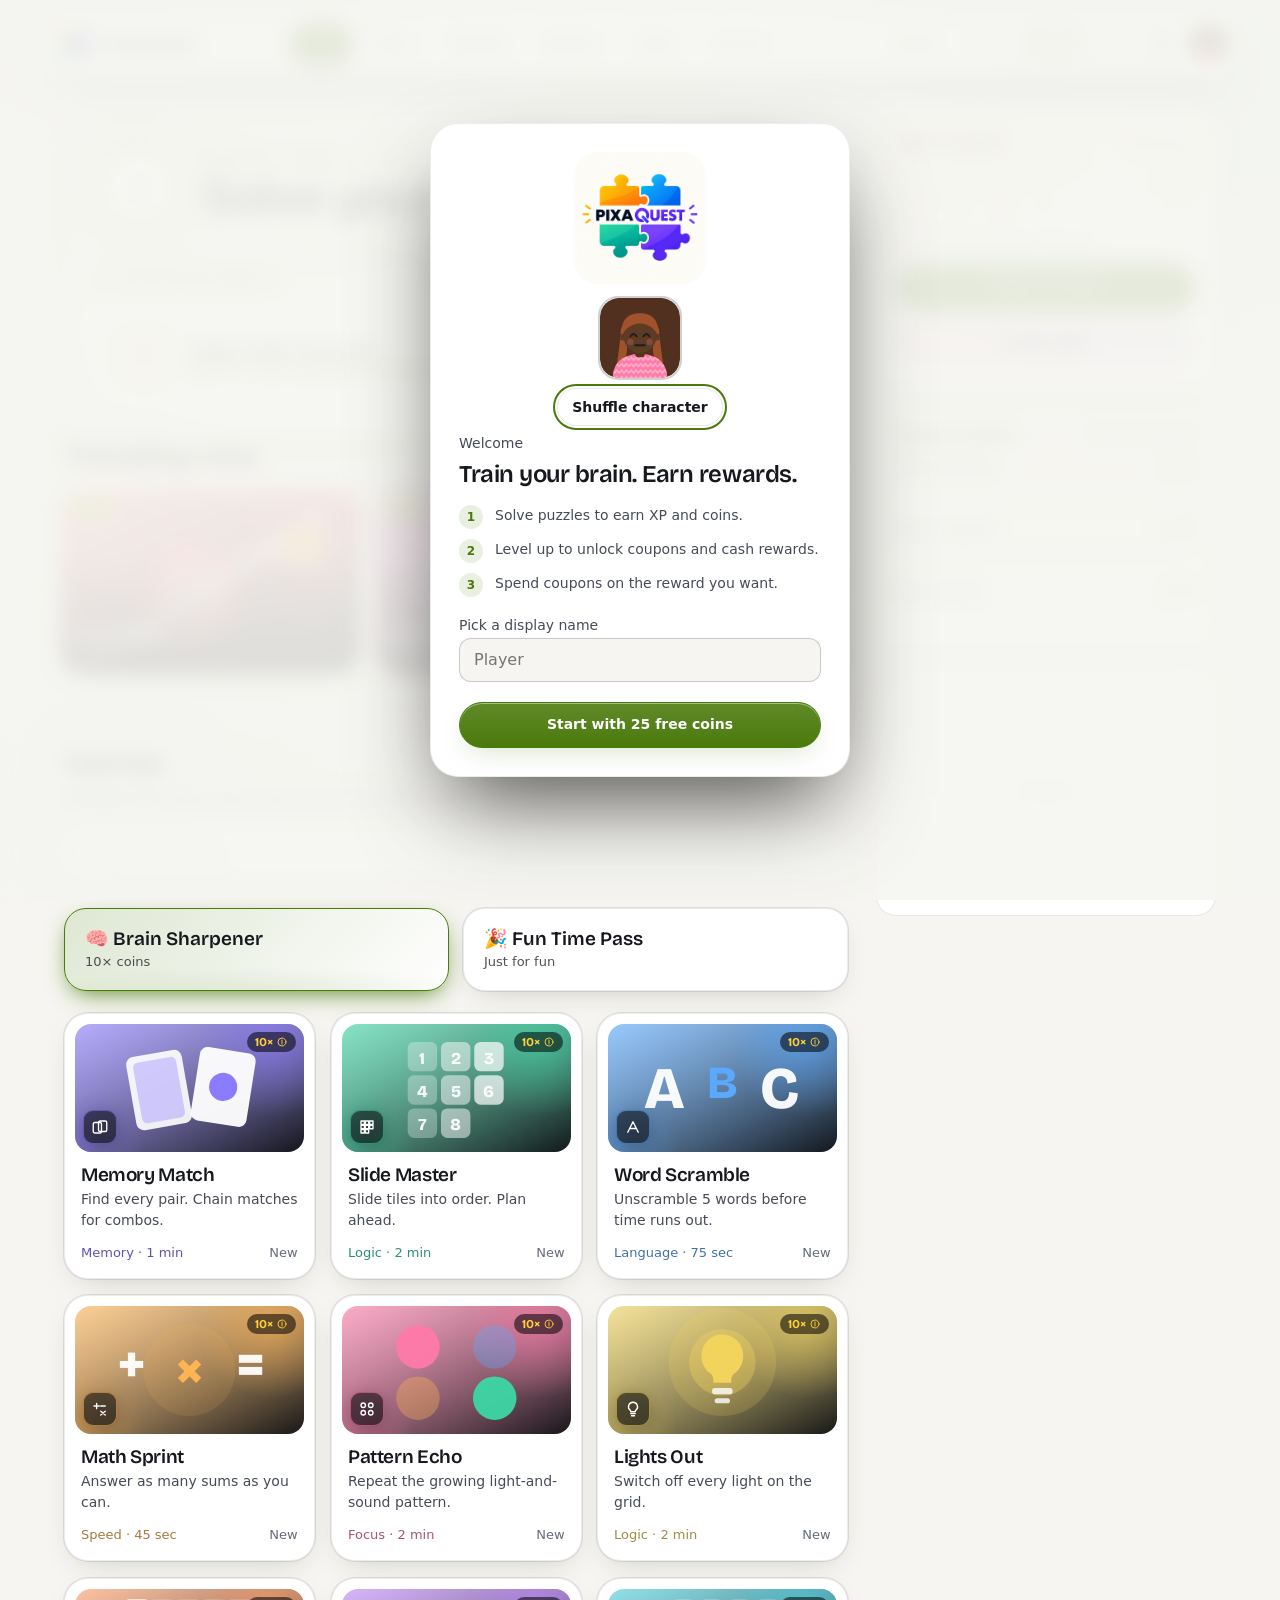
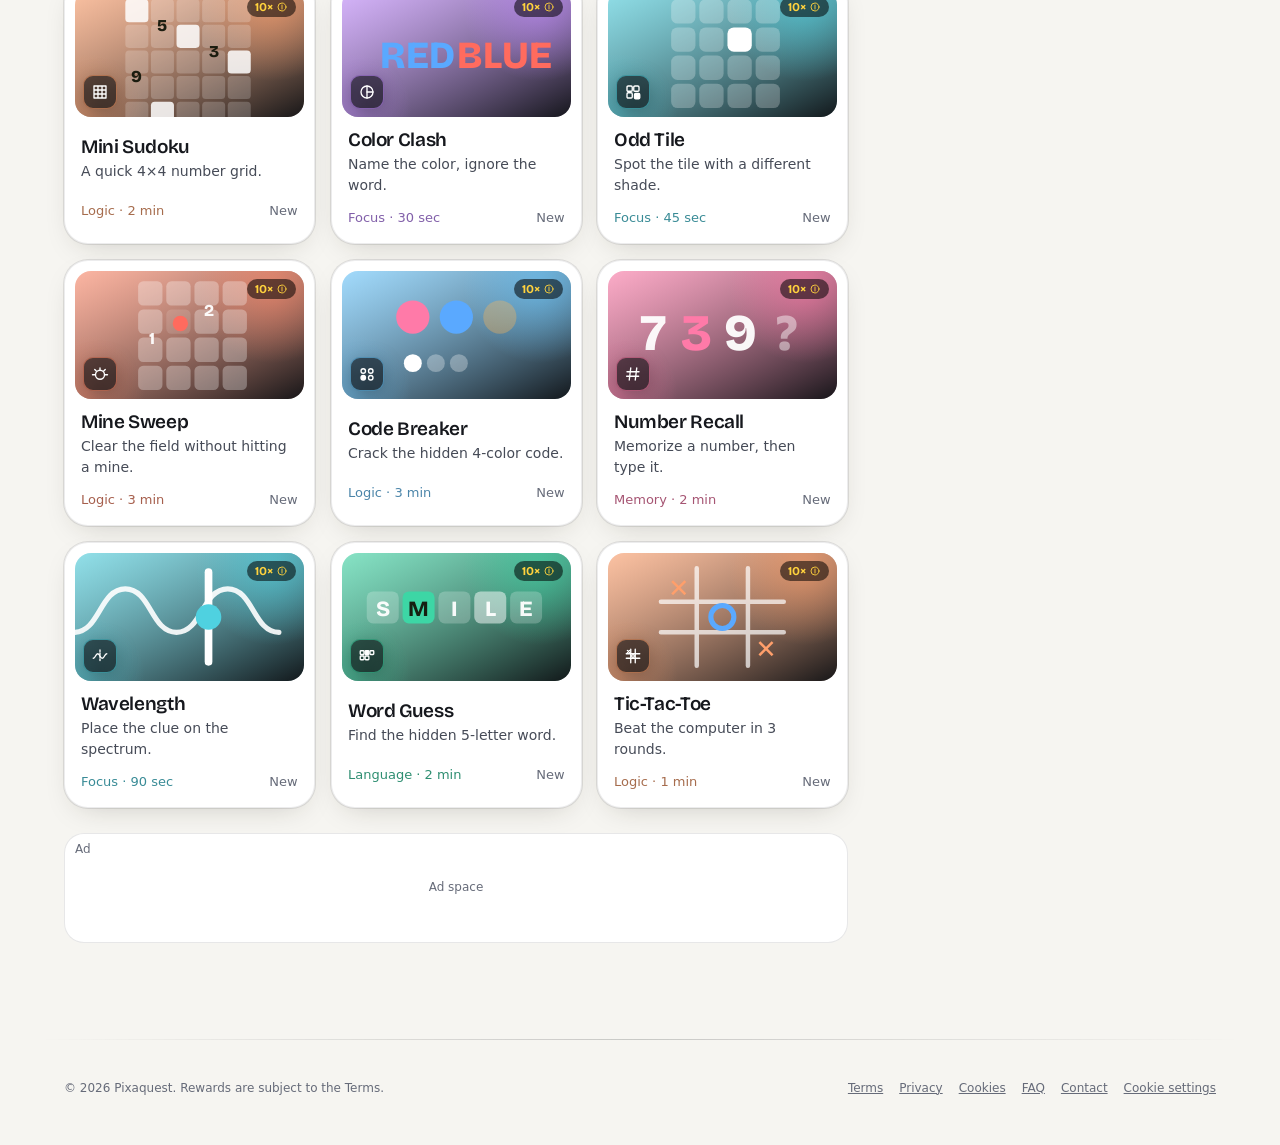
==== commit 2e322b79: "ui ux 3" ====
--- a/index.html
+++ b/index.html
@@ -197,5 +197,6 @@
 <script src="avatar.js" defer></script>
 <script src="versus.js" defer></script>
 <script src="app.js" defer></script>
+<script src="ui.js" defer></script>
 </body>
 </html>
--- a/styles.css
+++ b/styles.css
@@ -896,3 +896,212 @@
 .lvups p+p{border-top:1px solid color-mix(in srgb,var(--ac) 25%,transparent)}
 .lvups .flame{width:16px;height:16px}
 .chip{white-space:nowrap}
+
+/* ---- sections: Brain Sharpener / Fun Time Pass ---- */
+.filters{display:grid;grid-template-columns:1fr 1fr;gap:12px}
+.filters button.sec{height:auto;padding:14px 16px;border-radius:var(--r,16px);display:flex;flex-direction:column;align-items:flex-start;gap:2px;text-align:start;background:var(--s2);transition:transform .15s,border-color .15s,box-shadow .15s}
+.filters button.sec b{font:600 1.0625rem var(--f-disp)}
+.filters button.sec small{font-size:.8125rem;opacity:.75}
+.filters button.sec:hover{transform:translateY(-2px)}
+.filters button.sec.on{box-shadow:0 8px 24px -8px var(--ac)}
+.gcard{transition:transform .18s,box-shadow .18s,border-color .18s}
+.gcard:hover{transform:translateY(-4px);border-color:var(--c);box-shadow:0 14px 30px -14px var(--c)}
+.gcard:active{transform:scale(.98)}
+.gcard .art{position:relative;overflow:hidden}
+.gcard .gi{filter:drop-shadow(0 4px 10px rgba(0,0,0,.45))}
+.cx{position:absolute;top:8px;inset-inline-end:8px;display:inline-flex;align-items:center;gap:3px;padding:3px 8px;border-radius:99px;font:700 .75rem var(--f-disp);font-style:normal;background:rgba(0,0,0,.55);backdrop-filter:blur(6px);color:#ffd23d}
+.cx.arcade{color:#9aa4b2}
+.cx svg{width:12px;height:12px}
+
+/* ---- pre-game card ---- */
+.pre-hero{position:relative;height:120px;margin:-4px -4px 14px;border-radius:14px;overflow:hidden;border:1px solid var(--line2)}
+.pre-art,.pre-art svg{position:absolute;inset:0;width:100%;height:100%}
+.pre-ic{position:absolute;inset-inline-start:12px;bottom:10px;width:44px;height:44px;display:grid;place-items:center;border-radius:12px;background:rgba(0,0,0,.5);backdrop-filter:blur(6px);color:var(--c);border:1px solid rgba(255,255,255,.18)}
+.pre-ic svg{width:24px;height:24px}
+.dch{transition:transform .15s,border-color .15s,box-shadow .15s}
+.dch:hover{transform:translateY(-2px)}
+.dch.on{box-shadow:0 6px 18px -6px var(--ac)}
+/* ---- in-game polish ---- */
+#gameOv .stage{border-radius:20px;background:rgba(0,0,0,.22);border:1px solid rgba(255,255,255,.08);box-shadow:inset 0 2px 24px rgba(0,0,0,.35)}
+#gameOv .game-shell{box-shadow:0 30px 80px -20px color-mix(in srgb,var(--c,#8b7bff) 55%,#000),0 0 0 1px rgba(255,255,255,.08)}
+#gameOv button:not(.x):not(.pw):active{transform:scale(.96)}
+.res-xp{text-shadow:0 0 32px color-mix(in srgb,var(--ac) 60%,transparent);animation:resPop .5s cubic-bezier(.2,1.4,.4,1) both}
+.res-rows{background:rgba(255,255,255,.03)}
+.res-rows div:nth-child(odd){background:rgba(255,255,255,.025)}
+@keyframes resPop{from{transform:scale(.6);opacity:0}to{transform:none;opacity:1}}
+
+/* ===== v4 · Aurora redesign: floating glass chrome, bento hero, spotlight cards ===== */
+:root{
+  --r:20px;--rs:12px;--r-xl:28px;
+  --glass:rgba(24,27,34,.62);--glass-b:rgba(255,255,255,.09);--hi:inset 0 1px 0 rgba(255,255,255,.08);
+  --ring:0 0 0 1px var(--line),0 10px 30px -12px rgba(0,0,0,.55);
+  --spring:cubic-bezier(.34,1.45,.5,1);
+}
+:root[data-theme=light]{--glass:rgba(255,255,255,.7);--glass-b:rgba(22,24,29,.08);--hi:inset 0 1px 0 rgba(255,255,255,.9);--ring:0 0 0 1px var(--line),0 10px 30px -14px rgba(40,36,20,.25)}
+body{font-feature-settings:"ss01","cv11";-webkit-font-smoothing:antialiased}
+h1,h2,h3{letter-spacing:-.02em}
+.wrap{max-width:1200px;padding:0 24px}
+::selection{background:var(--ac);color:var(--ac-ink)}
+::-webkit-scrollbar{width:10px;height:10px}::-webkit-scrollbar-thumb{background:var(--s3);border-radius:99px;border:2px solid var(--bg)}
+
+/* floating header */
+.top{position:sticky;top:12px;z-index:30;background:none;border:0;margin:12px 0 0;pointer-events:none}
+.top .top-in{pointer-events:auto;height:64px;gap:16px;padding:0 10px 0 14px;border-radius:99px;background:var(--glass);border:1px solid var(--glass-b);box-shadow:var(--hi),0 18px 40px -18px rgba(0,0,0,.6);backdrop-filter:blur(20px) saturate(1.4);-webkit-backdrop-filter:blur(20px) saturate(1.4);transition:box-shadow .25s,background .25s}
+.top.stuck .top-in{box-shadow:var(--hi),0 22px 50px -14px rgba(0,0,0,.75)}
+.top .wrap{max-width:1200px}
+.logo{font-size:1.25rem}
+.logo-img{width:38px;height:38px;border-radius:12px;box-shadow:0 4px 14px -4px var(--glow)}
+.tabs{position:relative;flex:1;justify-content:center;gap:2px;padding:4px;border-radius:99px;background:color-mix(in srgb,var(--s1) 55%,transparent);border:1px solid var(--line);flex:0 1 auto;margin:0 auto}
+.tabs::before{content:"";position:absolute;top:4px;bottom:4px;left:0;width:var(--iw,0);transform:translateX(var(--ix,0));border-radius:99px;background:var(--ac);box-shadow:0 6px 20px -6px var(--glow);transition:transform .45s var(--spring),width .45s var(--spring);opacity:var(--io,0)}
+.tabs button{height:40px;padding:0 16px;border-radius:99px;z-index:1;color:var(--tx2);transition:color .2s}
+.tabs button.on{color:var(--ac-ink)}
+.tabs button.on:after{display:none}
+.tabs button:not(.on):hover{color:var(--tx)}
+.tabs .ic{width:18px;height:18px}
+.chip{height:40px;border-radius:99px;background:color-mix(in srgb,var(--s1) 60%,transparent);padding:0 14px}
+.chip.icon{width:40px}
+.chip.avatar-chip{width:40px;height:40px;padding:0}
+.chip-lvl{background:var(--ac-dim);border-color:color-mix(in srgb,var(--ac) 35%,transparent);color:var(--ac)}
+.chip-lvl b{font-family:var(--f-disp)}
+#toasts{top:92px}
+
+/* views */
+.view{padding:36px 0 96px}
+.h2{font-size:clamp(1.5rem,2.6vw,2rem);margin:48px 0 6px;letter-spacing:-.025em}
+.lead{font-size:.9375rem;max-width:56ch}
+.layout{grid-template-columns:minmax(0,1fr) 340px;gap:28px}
+.col-side{top:100px}
+.panel{border-radius:var(--r);box-shadow:var(--ring);border-color:var(--glass-b);background:linear-gradient(180deg,color-mix(in srgb,var(--s2) 70%,var(--s1)),var(--s1))}
+.panel h3{font-size:1.0625rem}
+
+/* hero: bento */
+.today{padding:32px;border-radius:var(--r-xl);border-color:color-mix(in srgb,var(--rc,var(--ac)) 25%,var(--glass-b));background:radial-gradient(120% 140% at 0% 0%,color-mix(in srgb,var(--ac) 10%,var(--s1)),var(--s1) 60%)}
+.today-top{gap:22px;margin-bottom:26px}
+.badge{width:84px;height:84px;font-size:2rem;filter:drop-shadow(0 0 22px var(--glow))}
+.badge:before{inset:7px}
+.today h1{font-size:clamp(2rem,4.6vw,3.25rem);line-height:1.04;letter-spacing:-.035em;margin-top:2px}
+.today .meta{font-size:.8125rem;text-transform:uppercase;letter-spacing:.12em;font-weight:600;color:var(--ac)}
+.bar{height:10px;background:color-mix(in srgb,var(--tx) 8%,transparent)}
+.bar i{box-shadow:0 0 16px -2px var(--glow);position:relative;overflow:hidden}
+.bar i::after{content:"";position:absolute;inset:0;background:linear-gradient(100deg,transparent 30%,rgba(255,255,255,.45) 50%,transparent 70%);transform:translateX(-100%);animation:shine 3.2s ease-in-out infinite}
+@keyframes shine{60%,100%{transform:translateX(100%)}}
+.feat{padding:16px;border-radius:20px;background:color-mix(in srgb,var(--s1) 70%,transparent);border-color:var(--glass-b);backdrop-filter:blur(10px)}
+.feat .gi{width:60px;height:60px;border-radius:18px}
+.feat-t b{font-size:1.25rem}
+.btn{border-radius:99px;min-height:46px;padding:0 24px;transition:transform .2s var(--spring),box-shadow .2s,background .15s}
+.btn:hover{transform:translateY(-1px)}
+.btn.lg{min-height:56px;padding:0 34px;font-size:1.0625rem}
+.btn.sm{min-height:38px}
+.btn.primary{background:linear-gradient(180deg,color-mix(in srgb,var(--ac) 88%,#fff),var(--ac));box-shadow:0 10px 26px -8px var(--glow),inset 0 1px 0 rgba(255,255,255,.45)}
+.btn.primary:hover{box-shadow:0 14px 34px -8px var(--glow),inset 0 1px 0 rgba(255,255,255,.5);background:linear-gradient(180deg,#f0ff9a,#dfff5e)}
+:root[data-theme=light] .btn.primary:hover{background:linear-gradient(180deg,#6aa51c,#4a7a0a)}
+#ctaPlay{position:relative}
+#ctaPlay::before{content:"";position:absolute;inset:-5px;border-radius:inherit;border:2px solid var(--ac);opacity:0;animation:ping 2.4s var(--ease) infinite}
+@keyframes ping{0%{opacity:.7;transform:scale(.96)}80%,100%{opacity:0;transform:scale(1.12)}}
+
+/* section picker → segmented tiles */
+.filters{gap:14px;margin:20px 0 22px}
+.filters button.sec{padding:18px 20px;border-radius:22px;background:var(--s1);border:1px solid var(--glass-b);color:var(--tx);box-shadow:var(--ring);position:relative;overflow:hidden}
+.filters button.sec::after{content:"";position:absolute;inset:auto -20% -60% -20%;height:90%;background:radial-gradient(closest-side,var(--ac-dim),transparent);opacity:0;transition:opacity .3s}
+.filters button.sec.on{background:linear-gradient(135deg,color-mix(in srgb,var(--ac) 18%,var(--s1)),var(--s1));border-color:var(--ac);color:var(--tx)}
+.filters button.sec.on::after{opacity:1}
+.filters button.sec b{font-size:1.1875rem}
+.gsearch{max-width:none;height:50px;padding:0 20px 0 48px;border-radius:99px;background:var(--s1) url("data:image/svg+xml,%3Csvg xmlns='http://www.w3.org/2000/svg' viewBox='0 0 24 24' fill='none' stroke='%238a8f9a' stroke-width='2' stroke-linecap='round'%3E%3Ccircle cx='11' cy='11' r='7'/%3E%3Cpath d='M20 20l-3.5-3.5'/%3E%3C/svg%3E") no-repeat 18px 50%/20px;border-color:var(--glass-b);box-shadow:var(--ring);transition:box-shadow .2s,border-color .2s}
+.gsearch:focus{outline:0;border-color:var(--ac);box-shadow:0 0 0 4px var(--ac-dim)}
+:root[dir=rtl] .gsearch{background-position:calc(100% - 18px) 50%;padding:0 48px 0 20px}
+
+/* trending carousel */
+.trend{gap:16px;padding:6px 4px 20px;margin:0 -4px;-webkit-mask-image:linear-gradient(90deg,#000 94%,transparent);mask-image:linear-gradient(90deg,#000 94%,transparent)}
+.tcard{flex-basis:clamp(220px,60vw,300px);border-radius:24px}
+.tcard:hover{transform:translateY(-6px) scale(1.015)}
+.tcard::after{background:linear-gradient(180deg,transparent 35%,rgba(6,8,12,.9))}
+.tname b{font-size:1.1875rem}
+
+/* game grid: spotlight cards */
+.grid{grid-template-columns:repeat(auto-fill,minmax(240px,1fr));gap:16px}
+.gcard{position:relative;border-radius:24px;padding:10px 10px 16px;background:var(--s1);border:1px solid var(--glass-b);box-shadow:var(--ring);isolation:isolate;transform-style:preserve-3d;will-change:transform}
+.gcard::before{content:"";position:absolute;inset:0;border-radius:inherit;z-index:-1;background:radial-gradient(320px circle at var(--mx,50%) var(--my,0%),color-mix(in srgb,var(--c) 26%,transparent),transparent 65%);opacity:0;transition:opacity .3s}
+.gcard::after{content:"";position:absolute;inset:0;border-radius:inherit;padding:1px;background:radial-gradient(260px circle at var(--mx,50%) var(--my,0%),var(--c),transparent 70%);-webkit-mask:linear-gradient(#000 0 0) content-box,linear-gradient(#000 0 0);-webkit-mask-composite:xor;mask-composite:exclude;opacity:0;transition:opacity .3s;pointer-events:none}
+.gcard:hover::before,.gcard:hover::after{opacity:1}
+@media (hover:hover){.gcard:hover{transform:perspective(900px) rotateX(var(--rx,0deg)) rotateY(var(--ry,0deg)) translateY(-5px);box-shadow:0 22px 44px -18px color-mix(in srgb,var(--c) 55%,#000)}}
+.gcard .art{height:128px;border-radius:16px}
+.gcard h3{font-size:1.1875rem;letter-spacing:-.02em}
+.gfoot{font-size:.8125rem}
+
+/* reveal on scroll */
+.rv{opacity:0;transform:translateY(18px) scale(.985);transition:opacity .6s var(--ease),transform .6s var(--ease);transition-delay:calc(var(--i,0)*45ms)}
+.rv.in{opacity:1;transform:none}
+.gcard.rv.in:hover{transition-delay:0s}
+.no-js .rv,.rv-off .rv{opacity:1;transform:none}
+
+/* side widgets */
+.week{gap:8px}
+.wd i{transition:transform .3s var(--spring),background .2s}
+.wd.on i{box-shadow:0 0 14px -2px var(--glow)}
+.wd.now i{border-color:var(--ac);animation:nowp 2s ease-in-out infinite}
+@keyframes nowp{50%{box-shadow:0 0 0 5px var(--ac-dim)}}
+.quest .bar{height:7px}
+#bonus{background:linear-gradient(160deg,color-mix(in srgb,var(--orange) 10%,var(--s1)),var(--s1) 55%)}
+.btn.block{min-height:48px}
+.spinbtn{border-radius:99px;background:linear-gradient(90deg,rgba(255,122,168,.22),rgba(139,123,255,.22))}
+
+/* rewards / ranks / store */
+.miles{border-radius:var(--r);box-shadow:var(--ring);border-color:var(--glass-b)}
+.mile{padding:18px 22px;transition:background .2s}
+.mile:hover:not(.locked){background:color-mix(in srgb,var(--tx) 3%,transparent)}
+.mile .mi{width:48px;height:48px;border-radius:16px}
+.deal{border-radius:20px;padding:20px;box-shadow:var(--ring);border-color:var(--glass-b);transition:transform .25s var(--spring),box-shadow .25s}
+.deal:not(.off):hover{transform:translateY(-4px);box-shadow:0 18px 36px -16px rgba(0,0,0,.6)}
+.deal .big{font-size:1.5rem}
+.board{border-radius:var(--r);box-shadow:var(--ring);border-color:var(--glass-b)}
+.board li{padding:14px 22px;transition:background .2s}
+.board li:hover{background:color-mix(in srgb,var(--tx) 3%,transparent)}
+.board li:nth-child(1) .pos{color:#ffd23d}.board li:nth-child(2) .pos{color:#cfd6e0}.board li:nth-child(3) .pos{color:#e0905a}
+.board li:nth-child(-n+3) .pos{font:700 1.125rem var(--f-disp)}
+.rung{border-radius:18px;padding:16px 18px;box-shadow:var(--ring);transition:transform .25s var(--spring)}
+.rung:hover{transform:translateY(-3px)}
+.journey{padding:24px;border-radius:var(--r-xl)}
+.vs-hero{border-radius:var(--r-xl);padding:36px;background:radial-gradient(110% 150% at 100% 0%,color-mix(in srgb,var(--pink) 14%,var(--s1)),var(--s1) 60%)}
+.vs-grid .panel{transition:transform .25s var(--spring)}
+.vs-grid .panel:hover{transform:translateY(-3px)}
+.acct-hero{border-radius:var(--r-xl)}
+.acct-tabs{top:92px;border-radius:99px;padding:5px;backdrop-filter:blur(16px);background:var(--glass)}
+.acct-tabs button{border-radius:99px}
+.stats div{border-radius:16px;box-shadow:var(--ring);border-color:var(--glass-b)}
+.modal{border-radius:28px;box-shadow:0 40px 90px -20px rgba(0,0,0,.7),var(--hi);border-color:var(--glass-b)}
+.overlay{backdrop-filter:blur(10px);-webkit-backdrop-filter:blur(10px)}
+.toast{border-radius:99px;padding:12px 20px;box-shadow:var(--ring);backdrop-filter:blur(14px);background:var(--glass)}
+.foot{border:0;padding:40px 0 48px;position:relative}
+.foot::before{content:"";position:absolute;top:0;left:50%;width:min(1200px,calc(100% - 48px));transform:translateX(-50%);height:1px;background:linear-gradient(90deg,transparent,var(--line2),transparent)}
+
+/* ambient background orbs */
+body::before{content:"";position:fixed;inset:0;z-index:-1;pointer-events:none;background:radial-gradient(40vmax 40vmax at 80% 20%,color-mix(in srgb,var(--violet) 10%,transparent),transparent 70%),radial-gradient(36vmax 36vmax at 10% 90%,color-mix(in srgb,var(--teal) 8%,transparent),transparent 70%);animation:amb 24s ease-in-out infinite alternate}
+@keyframes amb{to{transform:translate3d(-3vmax,2vmax,0) scale(1.08)}}
+
+/* mobile: floating dock */
+@media (max-width:900px){.layout{grid-template-columns:minmax(0,1fr)}.col-side{position:static}.top .tabs button span{display:none}.top .tabs button.on span{display:inline}.top .tabs button{padding:0 12px}}
+@media (max-width:760px){
+  .wrap{padding:0 16px}
+  .top{top:8px;margin-top:8px}
+  .top .top-in{height:56px;padding:0 8px 0 10px;backdrop-filter:none;-webkit-backdrop-filter:none;background:color-mix(in srgb,var(--s1) 88%,transparent)}
+  .tabs{position:fixed;left:12px;right:12px;bottom:calc(12px + env(safe-area-inset-bottom));top:auto;z-index:40;margin:0;padding:6px;border-radius:26px;justify-content:space-around;background:var(--glass);border:1px solid var(--glass-b);box-shadow:var(--hi),0 20px 44px -10px rgba(0,0,0,.7);backdrop-filter:blur(22px) saturate(1.4);-webkit-backdrop-filter:blur(22px) saturate(1.4);flex:none}
+  .tabs::before{top:6px;bottom:6px;border-radius:20px}
+  .tabs button{flex:1;height:54px;border-radius:20px;display:grid;place-items:center;align-content:center;gap:2px;padding:0;font-size:.6875rem;font-weight:600}
+  .tabs button span,.top .tabs button.on span{display:block}
+  .tabs .ic{display:block;width:22px;height:22px}
+  body{padding-bottom:calc(92px + env(safe-area-inset-bottom))}
+  .view{padding:24px 0 40px}
+  .today{padding:22px;border-radius:24px}
+  .badge{width:68px;height:68px;font-size:1.625rem}
+  .today h1{font-size:1.875rem}
+  .grid{grid-template-columns:1fr 1fr;gap:12px}
+  .gcard{border-radius:20px;padding:8px 8px 14px}
+  .gcard .art{height:96px}
+  .filters{gap:10px}.filters button.sec{padding:14px}
+  .consent{bottom:calc(96px + env(safe-area-inset-bottom))}
+  #toasts{top:76px}
+  .acct-tabs{top:76px}
+  .h2{margin-top:36px}
+}
+@media (max-width:380px){.grid{grid-template-columns:1fr}}
+@media (prefers-reduced-motion:reduce){.rv{opacity:1;transform:none}.bar i::after,#ctaPlay::before,body::before{animation:none}.tabs::before{transition:none}}
